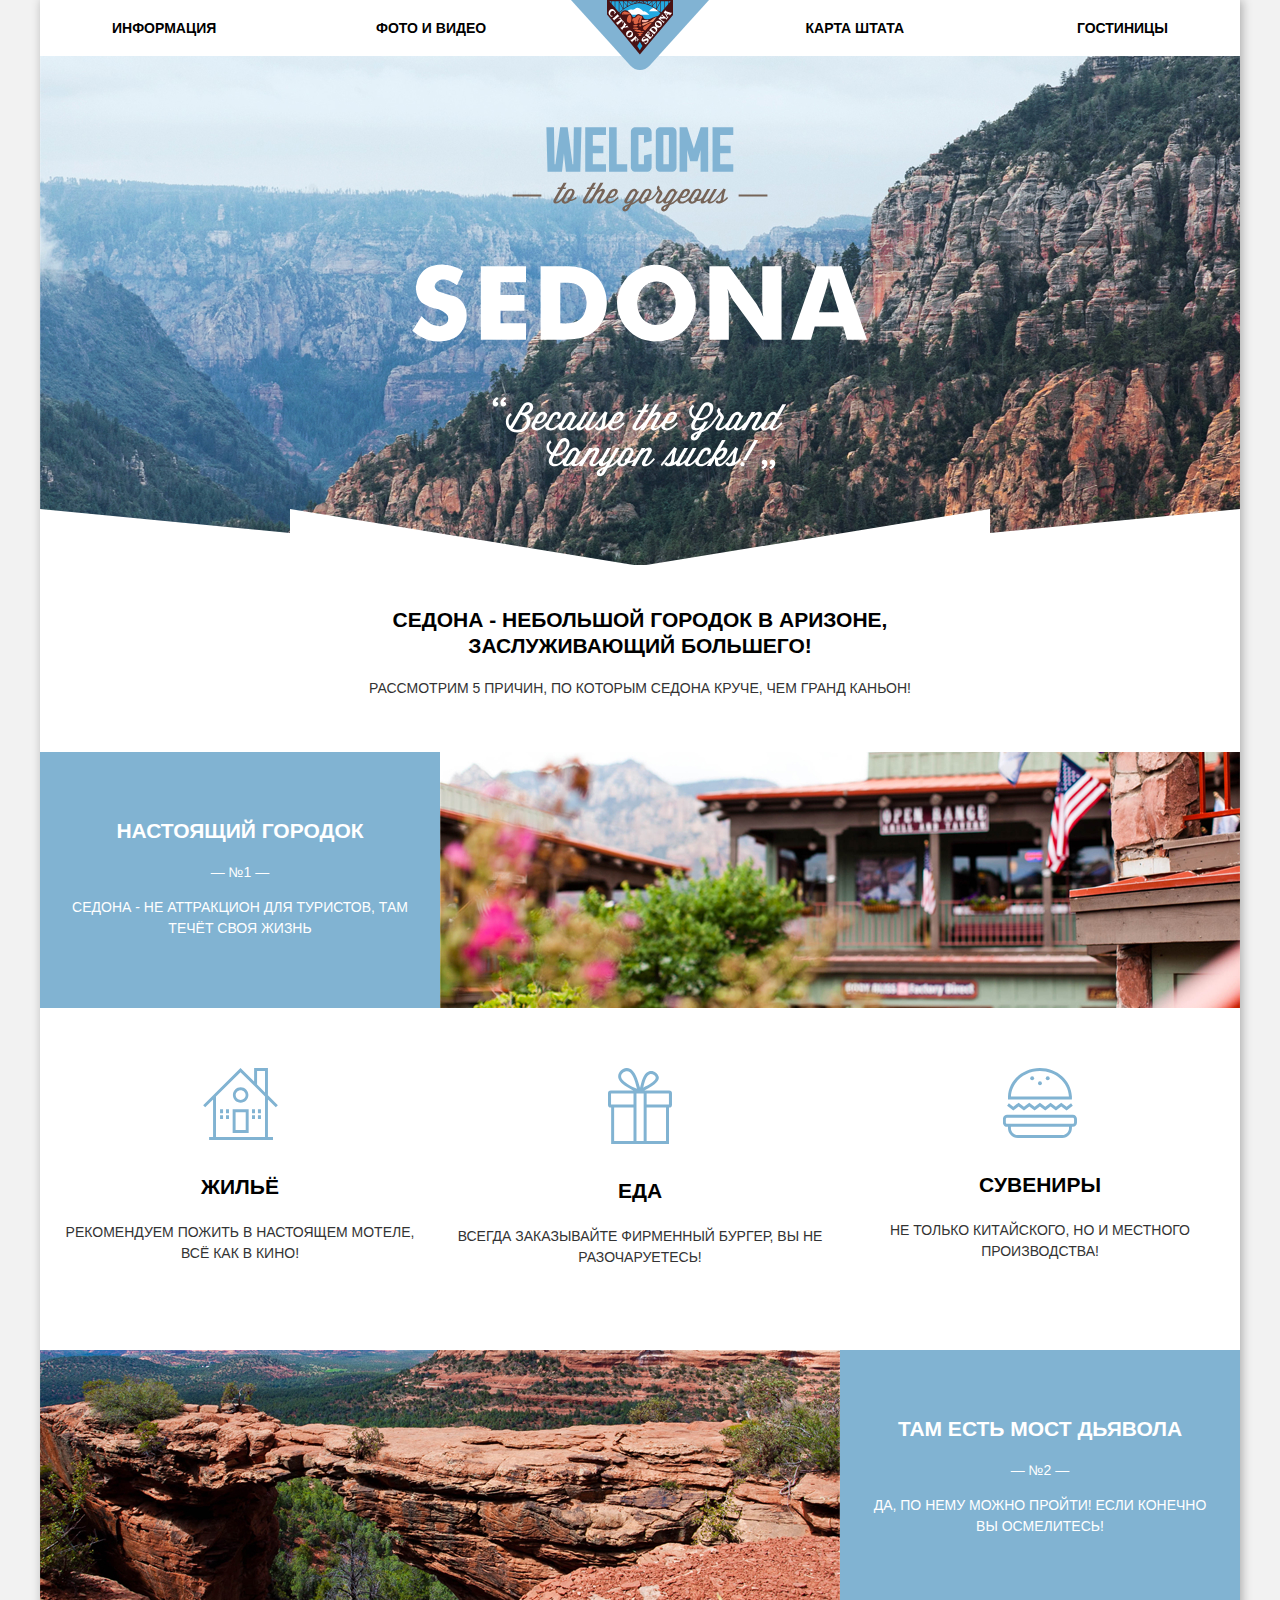
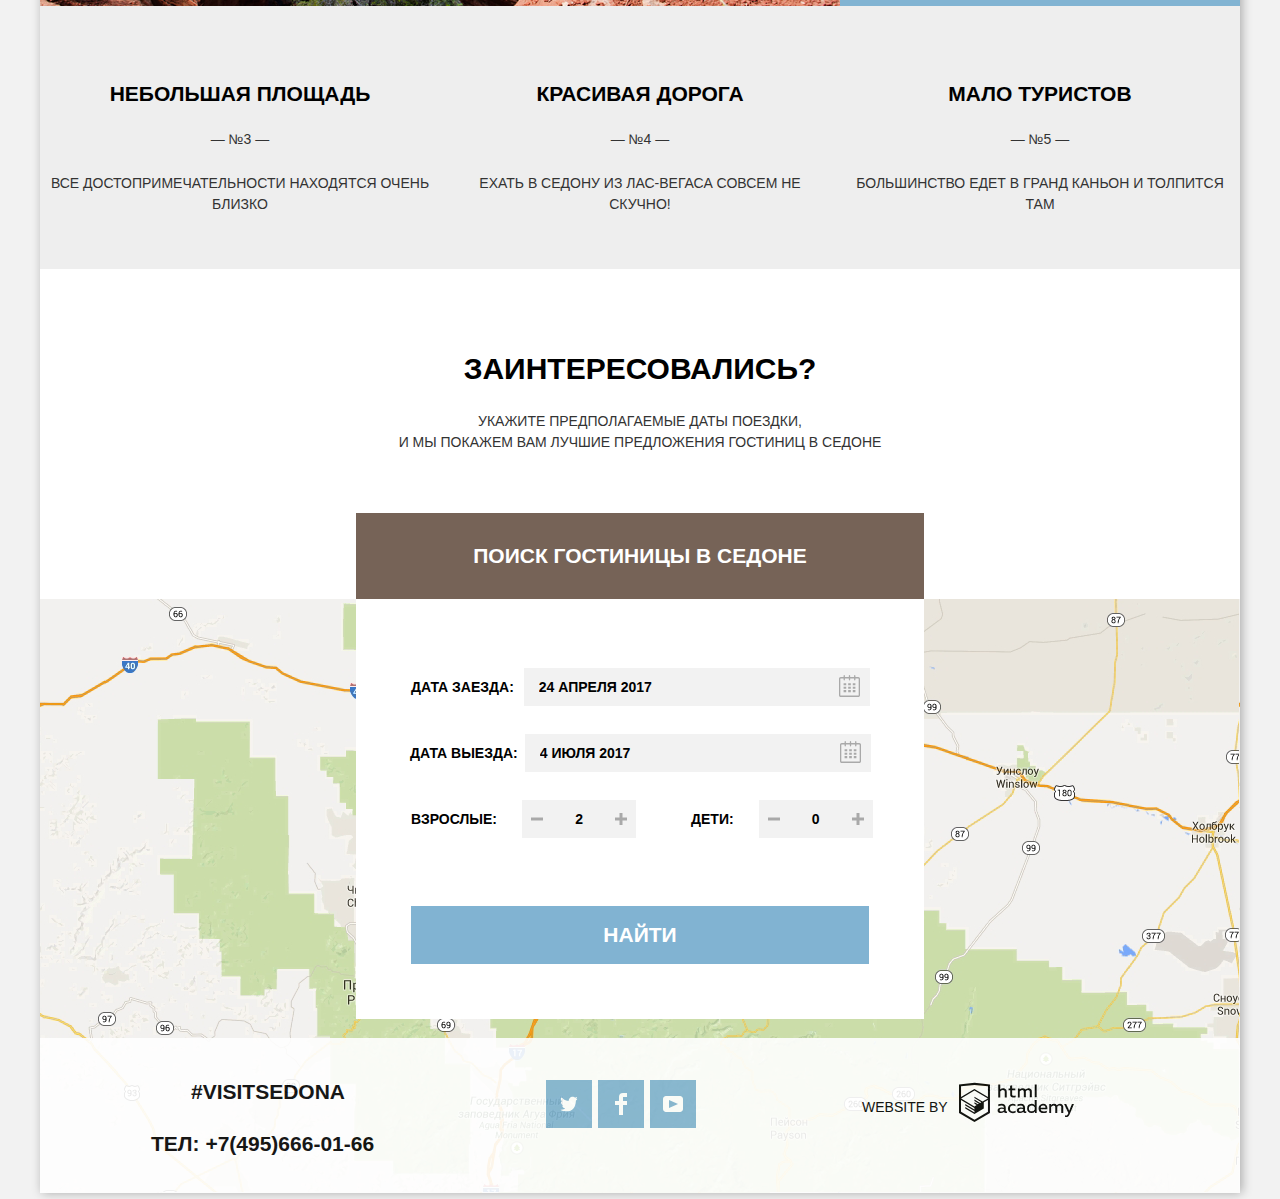
==== index.html @ 6b104605 "Завершение" ====
<!DOCTYPE html>
<html class="page" lang="ru">
  <head>
    <meta charset="utf-8">
    <title>HTML Academy: Седона</title>
    <meta name="description" content="Туристическое агенство Sedona">
    <meta name="keywords" content="путешествие, отдых, агенство, турист, Аризона, Каньон, Седона, тур">
    <link href="css/normalize.css" rel="stylesheet">
    <link href="css/style.css" rel="stylesheet">
  </head>
  <body class="page-body">
    <div class="page-container">
      <header class="main-header">
        <nav class="main-navigation">
          <a class="main-header-logo">
            <img src="img/logo-sedona.svg" width="138" height="70" alt="Логотип SEDONA">
          </a>
          <ul class="site-navigation">
            <li class="menu-item">
              <a href="">Информация</a>
            </li>
            <li class="menu-item">
              <a href="">Фото и видео</a>
            </li>
            <li class="menu-item">
              <a href="">Карта штата</a>
            </li>
            <li class="menu-item">
              <a href="catalog.html">Гостиницы</a>
            </li>
          </ul>
        </nav>
      </header>
      <main>
        <div class="main-background">
          <img src="img/intro-welcome.svg" width="456" height="351" class="intro-welcome"
            alt="Добро пожаловать в Седону!">
        </div>
        <h1 class="about-sedona">Седона - небольшой городок в Аризоне, <br>
          заслуживающий большего!</h1>
        <section class="features">
          <h2 class="visually-hidden">Преимущества</h2>
          <p class="five-reasons">Рассмотрим 5 причин, по которым Седона круче, чем Гранд Каньон!</p>
          <ul class="advantages-list">
            <li>
              <div class="container-for-image">
                <div class="blue-block">
                  <h3 class="in-city really">Настоящий городок</h3>
                  <p class="description-city really">— №1 —</p>
                  <p class="description-city really">Седона - не аттракцион для туристов, там<br>
                    течёт своя жизнь</p>
                </div>
                <img src="img/city.jpg" width="800" height="256" alt="Городок Седона">
              </div>
              <ul class="advantages-list">
                <li class="feature-item">
                  <svg xmlns="http://www.w3.org/2000/svg" width="75" height="72" class="item-icons" viewBox="0 0 75 72">
                    <g fill="#81B3D2">
                      <path d="M29.656 65.033h16V41.21h-16v23.823zm2.937-20.899h10.125V62.11H32.593V44.134z" />
                      <path
                        d="M72.771 39.253l2.076-2.068-9.908-9.865V0H51.127v13.567L37.5 0 .152 37.185l2.077 2.068 7.832-7.795v37.618H6.124V72h63.875v-2.924H64.94V31.458l7.831 7.795zM62.002 69.076H12.999V28.534L37.5 4.149l24.502 24.385v40.542zm0-44.682l-7.938-7.902V2.924h7.938v21.47z" />
                      <path
                        d="M29.906 27.08c0 4.261 3.47 7.713 7.75 7.713 4.279 0 7.75-3.452 7.75-7.713 0-4.259-3.471-7.713-7.75-7.713-4.281 0-7.75 3.454-7.75 7.713zm7.75-4.945c2.744 0 4.969 2.214 4.969 4.945 0 2.732-2.225 4.948-4.969 4.948-2.746 0-4.97-2.216-4.97-4.948 0-2.731 2.225-4.945 4.97-4.945zM17.061 41.21h3v3.919h-3zM22.999 41.21h3v3.919h-3zM17.061 47.182h3v3.919h-3zM22.999 47.182h3v3.919h-3zM48.998 41.21h3v3.919h-3zM54.936 41.21h3v3.919h-3zM48.998 47.182h3v3.919h-3zM54.936 47.182h3v3.919h-3z" />
                    </g>
                  </svg>
                  <h3 class="categories house">Жильё</h3>
                  <p class="description-categories">Рекомендуем пожить в настоящем мотеле, всё как в кино!</p>
                </li>
                <li class="feature-item">
                  <svg xmlns="http://www.w3.org/2000/svg" width="64" height="76" class="item-icons" viewBox="0 0 64 76">
                    <path fill-rule="evenodd" clip-rule="evenodd" fill="#81B3D2"
                      d="M61.097 22.501H36.312C50.125 15.602 51.229 11.25 50.72 8.816c-1.162-3.963-5.692-7.023-10.002-5.407-5.569 2.089-7.137 10.388-8.644 16.387-1.924-6.07-3.784-13.814-8.136-17.737C22.677.921 20.843-.205 18.175.031c-4.026.356-9.802 5.382-7.458 10.981 2.251 5.378 9.687 8.777 14.578 11.489H2.879A2.882 2.882 0 0 0 0 25.37v11.322a2.882 2.882 0 0 0 2.879 2.869h.274V76h57.841V39.561h.103a2.882 2.882 0 0 0 2.88-2.869V25.37a2.882 2.882 0 0 0-2.88-2.869zM42.413 5.944c2.103-.31 4.982 1.299 5.255 3.209.393 2.756-3.4 5.255-5.086 6.421-2.523 1.744-4.928 2.643-7.287 4.055.884-3.69 2.549-13.011 7.118-13.685zm-22.882 9.968c-2.225-1.485-6.544-4.431-6.44-7.771.112-3.595 5.743-6.57 8.814-3.886 3.856 3.371 5.713 11.105 7.119 16.557-3.249-1.539-6.328-2.788-9.493-4.9zm5.972 57.114H6.136V39.561h19.368v33.465zm0-36.502H3.046V25.538h22.457v10.986zm10.157 0v36.503h-7.174V25.538h7.174v10.986zm22.351 36.502H38.644V39.561h19.367v33.465zm2.92-36.502H38.644V25.538h22.287v10.986z" />
                  </svg>
                  <h3 class="categories food">Еда</h3>
                  <p class="description-categories">Всегда заказывайте фирменный бургер, вы не разочаруетесь!</p>
                </li>
                <li class="feature-item">
                  <svg xmlns="http://www.w3.org/2000/svg" width="74" height="70" class="item-icons" viewBox="0 0 74 70">
                    <g fill="#81B3D2">
                      <path
                        d="M69.854 46.71H4.051c-2.274 0-4.135 1.94-4.135 4.313v3.504c0 2.372 1.861 4.313 4.135 4.313h.93v1.053c0 5.536 4.341 10.065 9.648 10.065h44.646c5.306 0 9.648-4.529 9.648-10.065V58.84h.93c2.274 0 4.135-1.941 4.135-4.313v-3.504c0-2.373-1.86-4.313-4.134-4.313zm-3.848 13.184c0 3.871-3.019 7.021-6.73 7.021H14.629c-3.711 0-6.731-3.15-6.731-7.021v-1.053h58.107v1.053zm5.065-5.367c0 .688-.558 1.271-1.218 1.271H4.051c-.66 0-1.217-.582-1.217-1.271v-3.504c0-.688.558-1.271 1.217-1.271h65.802c.66 0 1.218.582 1.218 1.271v3.504zM15.634 38.406l5.323 4.059 5.326-4.059 5.328 4.059 5.328-4.059 5.328 4.059 5.329-4.059 5.327 4.059 5.33-4.06 5.336 4.059 6.194-4.712-1.72-2.459-4.474 3.403-5.336-4.057-5.33 4.056-5.327-4.057-5.329 4.057-5.328-4.057-5.328 4.057-5.328-4.057-5.325 4.057-5.323-4.057-5.327 4.057-4.467-3.401-1.721 2.457 6.188 4.714zM7.978 31.544H68.855c.041-.619.069-1.241.069-1.87 0-.394-.016-.783-.032-1.173C68.227 12.657 54.186 0 36.952 0 19.719 0 5.677 12.657 5.013 28.501c-.017.39-.032.78-.032 1.173 0 .629.028 1.251.07 1.87h2.927zM36.952 3.043c15.591 0 28.35 11.316 29.021 25.458H7.931c.673-14.142 13.43-25.458 29.021-25.458z" />
                      <ellipse cx="36.952" cy="15.26" rx="1.945" ry="2.03" />
                      <ellipse cx="29.172" cy="10.23" rx="1.946" ry="2.03" />
                      <ellipse cx="44.732" cy="10.23" rx="1.946" ry="2.03" />
                    </g>
                  </svg>
                  <h3 class="categories souvenirs">Сувениры</h3>
                  <p class="description-categories">Не только китайского, но и местного производства!</p>
                </li>
              </ul>
            </li>
            <li class="bridge">
              <div class="container-for-image">
                <div class="blue-block">
                  <h3 class="in-city">Там есть мост дьявола</h3>
                  <p class="description-city">— №2 —</p>
                  <p class="description-city">Да, по нему можно пройти! Если конечно<br>вы осмелитесь!</p>
                </div>
                <img src="img/bridge.jpg" width="800" height="256" alt="Городок Седона">
              </div>
            </li>
            <li class="feature-item additional-advantages">
              <h3 class="categories characteristics">Небольшая площадь</h3>
              <p>— №3 —</p>
              <p class="description-characteristics">Все достопримечательности находятся очень близко</p>
            </li>
            <li class="feature-item additional-advantages">
              <h3 class="categories characteristics">Красивая дорога</h3>
              <p>— №4 —</p>
              <p class="description-characteristics">Ехать в Седону из Лас-Вегаса совсем не скучно!</p>
            </li>
            <li class="feature-item additional-advantages">
              <h3 class="categories characteristics">Мало туристов</h3>
              <p>— №5 —</p>
              <p class="description-characteristics">Большинство едет в Гранд Каньон и толпится там</p>
            </li>
          </ul>
        </section>
        <p class="interested">Заинтересовались?</p>
        <p class="deal">Укажите предполагаемые даты поездки, <br>
          И мы покажем вам лучшие предложения гостиниц в Седоне</p>
        <div class="interested">
          <button type="button" id="search-hotel" class="search-hotel">Поиск гостиницы в Седоне</button>
        </div>
        <div class="map">
          <form action="https://echo.htmlacademy.ru/courses" method="post" class="form-search">
            <p class="visually-hidden">Поиск гостиницы в Седоне</p>
            <fieldset class="fieldset-search">
              <div class="fieldset-group first-group">
                <label for="date" class="label-in-form first-label">Дата заезда:</label>
                <p class="input-wrapper">
                  <input type="text" class="date-age" name="date" id="date" placeholder="Введите дату заезда"
                    value="24 апреля 2017">
                  <button type="button" name="calendar" id="calendar" class="calendar">
                    <svg class="calendar" width="21" height="23" viewBox="0 0 21 23" fill="none" xmlns="http://www.w3.org/2000/svg">
                      <path d="M16.406 3.02498H19.251C20.217 3.02498 21 3.84698 21 4.86198V21.164C21 22.179 20.217 23 19.251 23H1.75C0.784 23 0 22.179 0 21.164V4.86198C0 3.84698 0.784 3.02498 1.75 3.02498H4.593V1.64798C4.593 1.26698 4.887 0.958984 5.25 0.958984C5.612 0.958984 5.906 1.26698 5.906 1.64798V3.02498H9.844V1.64798C9.844 1.26698 10.138 0.958984 10.501 0.958984C10.862 0.958984 11.156 1.26698 11.156 1.64798V3.02498H15.094V1.64798C15.094 1.26698 15.387 0.958984 15.75 0.958984C16.112 0.958984 16.406 1.26698 16.406 1.64798V3.02498ZM19.5646 21.484C19.6466 21.3979 19.691 21.2828 19.688 21.164H19.689V4.86198C19.689 4.60898 19.493 4.40298 19.252 4.40298H16.407V5.78098C16.407 6.16198 16.113 6.46998 15.751 6.46998C15.388 6.46998 15.095 6.16198 15.095 5.78098V4.40298H11.157V5.78098C11.157 6.16198 10.863 6.46998 10.502 6.46998C10.139 6.46998 9.845 6.16198 9.845 5.78098V4.40298H5.907V5.78098C5.907 6.16198 5.613 6.46998 5.251 6.46998C4.888 6.46998 4.594 6.16198 4.594 5.78098V4.40298H1.75C1.50263 4.40953 1.30696 4.61458 1.312 4.86198V21.164C1.30696 21.4114 1.50263 21.6164 1.75 21.623H19.251C19.3698 21.6201 19.4826 21.5701 19.5646 21.484Z"/> 
                      <path d="M4.59399 9.2251H7.21899V11.2911H4.59399V9.2251ZM4.59399 12.6681H7.21899V14.7351H4.59399V12.6681ZM7.21899 16.1121H4.59399V18.1781H7.21899V16.1121ZM9.18799 16.1121H11.813V18.1781H9.18799V16.1121ZM11.813 12.6681H9.18799V14.7351H11.813V12.6681ZM9.18799 9.2251H11.813V11.2911H9.18799V9.2251ZM16.406 16.1121H13.781V18.1781H16.406V16.1121ZM13.781 12.6681H16.406V14.7351H13.781V12.6681ZM16.406 9.2251H13.781V11.2911H16.406V9.2251Z" />
                    </svg>
                  </button>
                </p>
              </div>
              <div class="fieldset-group second-group">
                <label for="date-back" class="label-in-form second-label">Дата выезда:</label>
                <p class="input-wrapper">
                  <input type="text" class="date-age" name="date-back" id="date-back" placeholder="Введите дату выезда"
                    value="4 июля 2017">
                  <button type="button" name="calendar" id="calendar-back" class="calendar">
                    <svg class="calendar" width="21" height="23" viewBox="0 0 21 23" fill="none" xmlns="http://www.w3.org/2000/svg">
                      <path d="M16.406 3.02498H19.251C20.217 3.02498 21 3.84698 21 4.86198V21.164C21 22.179 20.217 23 19.251 23H1.75C0.784 23 0 22.179 0 21.164V4.86198C0 3.84698 0.784 3.02498 1.75 3.02498H4.593V1.64798C4.593 1.26698 4.887 0.958984 5.25 0.958984C5.612 0.958984 5.906 1.26698 5.906 1.64798V3.02498H9.844V1.64798C9.844 1.26698 10.138 0.958984 10.501 0.958984C10.862 0.958984 11.156 1.26698 11.156 1.64798V3.02498H15.094V1.64798C15.094 1.26698 15.387 0.958984 15.75 0.958984C16.112 0.958984 16.406 1.26698 16.406 1.64798V3.02498ZM19.5646 21.484C19.6466 21.3979 19.691 21.2828 19.688 21.164H19.689V4.86198C19.689 4.60898 19.493 4.40298 19.252 4.40298H16.407V5.78098C16.407 6.16198 16.113 6.46998 15.751 6.46998C15.388 6.46998 15.095 6.16198 15.095 5.78098V4.40298H11.157V5.78098C11.157 6.16198 10.863 6.46998 10.502 6.46998C10.139 6.46998 9.845 6.16198 9.845 5.78098V4.40298H5.907V5.78098C5.907 6.16198 5.613 6.46998 5.251 6.46998C4.888 6.46998 4.594 6.16198 4.594 5.78098V4.40298H1.75C1.50263 4.40953 1.30696 4.61458 1.312 4.86198V21.164C1.30696 21.4114 1.50263 21.6164 1.75 21.623H19.251C19.3698 21.6201 19.4826 21.5701 19.5646 21.484Z"/>
                      <path d="M4.59399 9.2251H7.21899V11.2911H4.59399V9.2251ZM4.59399 12.6681H7.21899V14.7351H4.59399V12.6681ZM7.21899 16.1121H4.59399V18.1781H7.21899V16.1121ZM9.18799 16.1121H11.813V18.1781H9.18799V16.1121ZM11.813 12.6681H9.18799V14.7351H11.813V12.6681ZM9.18799 9.2251H11.813V11.2911H9.18799V9.2251ZM16.406 16.1121H13.781V18.1781H16.406V16.1121ZM13.781 12.6681H16.406V14.7351H13.781V12.6681ZM16.406 9.2251H13.781V11.2911H16.406V9.2251Z"/>
                    </svg>
                  </button>
                </p>
              </div>
            </fieldset>
            <fieldset class="fieldset-search">
              <div class="fieldset-group">
                <div class="group-inside">
                  <label for="number-adult" class="label-in-form people-label">Взрослые:</label>
                  <p class="input-second-wrapper">
                    <button type="button" name="minus-adult" id="minus-adult" class="button-amount minus"></button>
                    <input type="text" class="date-age people-input" name="number-adult" id="number-adult" min="0" value="2">
                    <button type="button" name="plus-adult" id="plus-adult" class="button-amount plus"></button>
                  </p>
                </div>
                  <div class="group-inside">
                  <label for="number-kids" class="label-in-form people-label">Дети:</label>
                  <p class="input-second-wrapper">
                    <button type="button" name="minus-kids" id="minus-kids" class="button-amount minus"></button>
                    <input type="text" class="date-age people-input" name="number-kids" id="number-kids" min="0" value="0">
                    <button type="button" name="plus-kids" id="plus-kids" class="button-amount plus"></button>
                  </p>
                </div>
              </div>
            </fieldset>
            <button type="submit" class="search" name="search" id="search">Найти</button>
          </form>
          <div class="live-map" >
            <h2 class="visually-hidden">Как до нас добраться</h2>
            <iframe src="https://www.google.com/maps/embed?pb=!1m18!1m12!1m3!1d52385.18050596735!2d-111.83015794715254!3d34.85437338104664!2m3!1f0!2f0!3f0!3m2!1i1024!2i768!4f13.1!3m3!1m2!1s0x872da132f942b00d%3A0x5548c523fa6c8efd!2z0KHQtdC00L7QvdCwLCDQkNGA0LjQt9C-0L3QsCA4NjMzNiwg0KHQqNCQ!5e0!3m2!1sru!2sil!4v1591721012122!5m2!1sru!2sil" width="1200" height="594" allowfullscreen title="Туристический городок Седона в штате Аризона" class="live-map" aria-hidden="false" tabindex="0">
            </iframe>
          </div>
        </div>
      </main>
      <footer class="page-footer page-footer-main">
        <div class="footer-info">
          <h2 class="hashtag">#VISITSEDONA</h2>
          <a href="tel:+74956660166" class="tel">Тел: +7(495)666-01-66</a>
        </div>
        <ul class="footer-contacts">
          <li>
            <a class="social" href="#" aria-label="Твиттер">
              <svg xmlns="http://www.w3.org/2000/svg" xmlns:xlink="http://www.w3.org/1999/xlink" class="social-icon" width="17" height="15" viewBox="0 0 17 15">
                <path fill="#FFF" d="M10.95.144c1.685-.496 2.984.27 3.577 1.179.673-.231 1.331-.481 2.011-.708a2.345 2.345 0 0 1-.857 1.768c.685.17 1.304-.491 1.304-.491-.169 1-1.006 1.788-1.563 2.024-.231 6.75-3.175 11.217-10.077 11.082h-.446c-.41 0-4.164-.46-4.898-1.887 2.271.196 3.893-.422 4.693-1.177-.96-.3-2.679-.477-2.979-2.95.349.106.564.228 1.19.119C1.705 8.247.374 7.53.448 5.33c.285.328 1.067.536 1.34.472C1.085 5.561-.182 2.442.894.85c1.818 1.854 3.735 3.606 7.152 3.773C8.254 2.33 9.183.793 10.95.144z"/>
              </svg>
            </a>
          </li>
          <li>
            <a class="social" href="#" aria-label="Фейсбук">
              <svg xmlns="http://www.w3.org/2000/svg" class="social-icon" width="12" height="22" viewBox="0 0 12 22">
                <path fill="#FFF" d="M12 4V0H8a4 4 0 0 0-4 4v4H0v4h4v10h4V12h4V8H8V4h4z"/>
              </svg>
            </a>
          </li>
          <li>
            <a class="social" href="#" aria-label="Ютуб">
              <svg xmlns="http://www.w3.org/2000/svg" xmlns:xlink="http://www.w3.org/1999/xlink" class="social-icon" width="20" height="16" viewBox="0 0 20 16">
                <path fill="#FFF" d="M17 0H3C1.35 0 0 1.35 0 3v10c0 1.65 1.35 3 3 3h14c1.65 0 3-1.35 3-3V3c0-1.65-1.35-3-3-3zM6.027 11.998V4.002L15.014 8l-8.987 3.998z"/>
              </svg>
            </a>
          </li>
        </ul>
        <div class="footer-website-by">
          <p class="website-by">Website by &numsp;
            <a class="copyright-link" href="https://htmlacademy.ru/intensive/htmlcss">
              <svg id="Layer_1" data-name="Layer 1" class="academy-logo" xmlns="http://www.w3.org/2000/svg"
                viewBox="0 0 108.08 36.85">
                <title>logo-htmlacademy-small1</title>
                <path
                  d="M44.61,26.88a2,2,0,0,0,.55-0.1v1.33a3.25,3.25,0,0,1-1.18.21,1.67,1.67,0,0,1-1.67-1,4.84,4.84,0,0,1-3.14,1.08c-1.51,0-2.91-.83-2.91-2.55,0-2.13,2-2.79,3.71-2.79a11.08,11.08,0,0,1,2.17.25v-0.3c0-1-.76-1.77-2.19-1.77a7.42,7.42,0,0,0-3,.64v-1.7a10.21,10.21,0,0,1,3.19-.55c2.36,0,3.81,1.12,3.81,3.65v3a0.54,0.54,0,0,0,.49.59h0.17Zm-6.44-1.13A1.35,1.35,0,0,0,39.63,27h0.11a3.39,3.39,0,0,0,2.41-1V24.58a9.72,9.72,0,0,0-1.81-.21c-1,0-2.16.33-2.16,1.38h0Zm12.36-6.11a5,5,0,0,1,2.57.64V22a4.08,4.08,0,0,0-2.3-.7,2.75,2.75,0,1,0,0,5.49,5,5,0,0,0,2.43-.64v1.71a6.27,6.27,0,0,1-2.76.57A4.21,4.21,0,0,1,46,24.51q0-.21,0-0.41a4.32,4.32,0,0,1,4.18-4.46h0.38Zm12.17,7.24a2,2,0,0,0,.55-0.1v1.33a3.25,3.25,0,0,1-1.18.21,1.67,1.67,0,0,1-1.67-1,4.84,4.84,0,0,1-3.14,1.08c-1.51,0-2.91-.83-2.91-2.55,0-2.13,2-2.79,3.71-2.79a11.08,11.08,0,0,1,2.17.25v-0.3c0-1-.76-1.77-2.19-1.77a7.42,7.42,0,0,0-3,.64v-1.7a10.21,10.21,0,0,1,3.19-.55c2.36,0,3.81,1.12,3.81,3.65v3a0.54,0.54,0,0,0,.49.59h0.17Zm-6.44-1.13A1.35,1.35,0,0,0,57.73,27h0.11a3.39,3.39,0,0,0,2.41-1V24.58a9.72,9.72,0,0,0-1.81-.21c-1.06,0-2.16.33-2.16,1.38h0ZM73,16V28.2H71.35V26.88a3.88,3.88,0,0,1-3.19,1.54,4.4,4.4,0,0,1,0-8.78,3.81,3.81,0,0,1,3,1.3V16H73Zm-4.53,5.22a2.76,2.76,0,1,0,0,5.52A2.86,2.86,0,0,0,71.15,25V23A2.91,2.91,0,0,0,68.49,21.27ZM79,19.64c3.31,0,4.46,2.68,3.92,5.09H76.7c0.21,1.5,1.67,2.11,3.19,2.11a6.11,6.11,0,0,0,2.64-.59v1.6a7.14,7.14,0,0,1-3,.57C77,28.42,74.78,27,74.78,24a4.18,4.18,0,0,1,4-4.39H79Zm0.09,1.54a2.28,2.28,0,0,0-2.44,2.1v0.06H81.3A2,2,0,0,0,79.13,21.18Zm5.73,7V19.87h1.65v1a3.81,3.81,0,0,1,2.78-1.27A2.86,2.86,0,0,1,91.89,21a4.12,4.12,0,0,1,2.91-1.33A3.06,3.06,0,0,1,98,23V28.2h-1.9V23.05a1.59,1.59,0,0,0-1.42-1.75H94.42a2.8,2.8,0,0,0-2.07,1.12V28.2h-1.9V23.05A1.59,1.59,0,0,0,89,21.31H88.8a3,3,0,0,0-2.21,1.29v5.63H84.86Zm21.31-8.33h1.9l-3.91,9.46c-0.9,2.17-2.09,2.86-3.35,2.86a4.76,4.76,0,0,1-1.1-.14V30.46a2.86,2.86,0,0,0,.85.12c0.9,0,1.58-.64,2.07-1.9l0.17-.42-4-8.4h2l2.86,6.29ZM38.73,1.46V6.22a3.81,3.81,0,0,1,2.7-1.14,3.25,3.25,0,0,1,3.44,3.4v5.15H43V8.72a1.81,1.81,0,0,0-1.61-2h-0.3a2.93,2.93,0,0,0-2.32,1.39v5.52h-1.9V1.46h1.9ZM49.94,2.31v3h3V6.91h-3v3.81c0,1.1.5,1.46,1.58,1.46a4.49,4.49,0,0,0,1.69-.33v1.6A6.8,6.8,0,0,1,51,13.8a2.55,2.55,0,0,1-2.86-2.74V6.89H46.58V5.26h1.5V2.74Zm5.4,11.31V5.28H57v1A3.81,3.81,0,0,1,59.77,5a2.86,2.86,0,0,1,2.6,1.33A4.12,4.12,0,0,1,65.28,5,3.06,3.06,0,0,1,68.44,8.4v5.21h-1.9V8.46a1.59,1.59,0,0,0-1.42-1.75H64.89a2.8,2.8,0,0,0-2.07,1.12v5.78h-1.9V8.46A1.59,1.59,0,0,0,59.5,6.71H59.27A3,3,0,0,0,57.06,8v5.63H55.34ZM71.17,1.45H73V13.6H71.17V1.45ZM14.71,0H14.55L0,1.54V28.21l14.55,8.66,14.55-8.66V1.54Zm12.5,27.1L14.55,34.64,1.9,27.12V16.18l12.59,7.5V25L5.86,19.9v1.31l8.68,5.21v1.39L5.87,22.65V24l8.68,5.21,8.75-5.24V18.31L27.2,16V27.12Zm0-12.53-3.48,2-1.6,1L14.51,13v1.31L21,18.23H21l-0.14.09-1,.54-5.37-3.2V17l4.24,2.52-1,.67-3.2-1.9v1.31l2.1,1.24L14.5,22.1,2,14.65,14.51,7.11Zm0-1.32L14.49,5.76,1.91,13.25v-10L14.56,1.92,27.21,3.25v10h0Z"
                  transform="translate(0 -0.02)" />
              </svg>
            </a>
          </p>
        </div>
      </footer>
    </div>
    <script src="search.js"></script>
  </body>
</html>
---- css/style.css ----
:root {
  --basic-white: #ffffff;
  --basic-black: #000000;
  --light-blue: #81B3D2;
  --basic-brown: #766357;
  --basic-gray: #EEEEEE;
  --dark-gray: #888888;
  --light-gray: #F2F2F2;
  --gray: #A9A9A9;
  --black-logo: #231F20;
  --light-black: #333333;
  --gray-ranked: #666666;
  --gray-point: #ABABAB;
  --gray-arrow: #CACACA;
  --hover-brown: #604E43;
  --dark-brown: #503E33;
  --basic-blue: #669EC0;
  --dark-blue: #5496BD;
  --line-gray: #E5E5E5;
  --hover-blue: #669EC0;
  --active-blue: #5496BD;
  --hover-gray: #EBEBEB;
  --border-white: #E5E5E5;
  --menu-current-color: #766357;
}

body {
  margin: 0;
  padding: 0;
  font-family: "PT Sans Narrow", Arial, sans-serif;
  font-size: 14px;
  line-height: 21px;
  font-weight: 400;
  color: var(--light-black);
  text-transform: uppercase;
  background-color: var(--light-gray);
  background-position: top center;
  background-repeat: no-repeat;
}

a {
  text-decoration: none;
}

.page-container {
  width: 1200px;
  margin: 0 auto;
  background-color: var(--basic-white);
  box-shadow: 2px 0px 10px 0px rgba(0,0,0,0.3);
  position: relative;
}

img {
  max-width: 100%;
  height: auto;
}

.list-reset {
  margin: 0;
  padding: 0;
  list-style: none;
}

.main-navigation {
  line-height: 26px;
  background-color: var(--basic-white);
  position: relative;
} 

.main-header-logo {
  width: 138px;
  height: 70px;
  position: absolute; 
  top: 0;
  left: 50%;
  transform: translateX(-50%);
  z-index: 1;
}

.site-navigation {
  padding-right: 72px;
  padding-left: 72px;
  margin: 0;
  padding-top: 15px;
  padding-bottom: 15px;
  display: flex;
  justify-content: space-between;
}
  
.site-navigation li {
  width: 300px;
  box-sizing: border-box;
  list-style: none;
  margin: 0;
}

.site-navigation li:nth-child(1),
.site-navigation li:nth-child(2) {
  text-align: left;
}

.site-navigation li:nth-child(3),
.site-navigation li:nth-child(4) {
  text-align: right;
}

.site-navigation a {
  color: var(--basic-black);
  font-weight: 700;
}

.site-navigation a:hover,
.site-navigation a:focus {
  background-color: var(--basic-white);
  color: var(--basic-black);
}

.main-background {
  background-color: var(--basic-black);
  background-image: url("../img/main-background.jpg");
  width: 1200px;
  height: 509px;
  text-align: center;
  position: relative;
}

.main-background::after {
  content: "";
  display: block;
  bottom: -1px;
  position: absolute;
  width: 1200px;
  height: 57px;
  background-image: url("data:image/svg+xml,%3Csvg xmlns='http://www.w3.org/2000/svg' width='1200' height='59' preserveAspectRatio='none' viewBox='0 0 1200 59'%3E%3Cpath d='M0 57V0l250 24V0l350 57L950 0v24l250-24v57H0z' fill='%23fff'/%3E%3C/svg%3E%0A");
}

.intro-welcome {
  margin-top: 71px;
}

.about-sedona,
.tel,
.found {
  font-size: 21px;
  line-height: 26px;
  font-weight: 700;
  text-align: center;
  color: var(--basic-black);
}

.about-sedona {
  margin-top: 42px;
  margin-bottom: 16px;
}

.visually-hidden {
  position: absolute;
  clip: rect(1px 1px 1px 1px);
  clip: rect(1px, 1px, 1px, 1px);
  padding: 0;
  border: 0;
  height: 1px;
  width: 1px;
  overflow: hidden;
}

.five-reasons {
  line-height: 26px;
  text-align: center;
  margin-bottom: 51px;
}

.in-city {
  color: var(--basic-white);
  font-size: 21px;
}

.blue-block {
  background-color: var(--light-blue);
  width: 400px;
  text-align: center;
  padding-top: 47px;
  padding-bottom: 54px;
}

.description-city {
  color: var(--basic-white);
}

.categories {
  font-weight: 700;
  font-size: 21px;
  color: var(--basic-black);
  margin-top: 30px;
  margin-bottom: 25px;
}

.interested {
  font-size: 30px;
  line-height: 24px;
  color: var(--basic-black);
  font-weight: 700;
  text-align: center;
}

.deal {
  text-align: center;
  margin-bottom: 60px;
}

.search-hotel {
  color: var(--basic-white);
  line-height: 26px;
  font-size: 21px;
  font-weight: 700;
  border: none;
  background-color: var(--basic-brown);
  text-transform: inherit;
  width: 568px;
  font-family: inherit;
  text-align: center;
  margin: 0 auto;
  padding-top: 30px;
  padding-bottom: 30px;
}

.date-age {
  color: var(--basic-black);
  font-weight: 700;
  line-height: 26px;
  text-transform: inherit;
  border: none;
  background-color: var(--light-gray);
  width: 100%;
  min-height: 38px;
  box-sizing: border-box;
  border: 2px solid var(--light-gray);
}

.date-age:first-child {
  padding-left: 13px;
}

.people-input {
  text-align: center;
}

.label-in-form {
  color: var(--basic-black);
  font-weight: 700;
  line-height: 26px;
}

.people-label {
  padding-left: 55px;
  padding-right: 25px;
}

.first-label {
  padding-right: 10px;
}

.second-label {
  padding-right: 7px;
}

.first-group {
  padding-top: 55px;
  padding-left: 55px;
  padding-right: 50px;
}

.second-group {
  padding-left: 54px;
  padding-right: 45px;
}

.search {
  font-size: 21px;
  line-height: 26px;
  font-weight: 700;
  color: var(--basic-white);
  text-transform: inherit;
  border: none;
  background-color: var(--light-blue);
  width: 458px; 
  margin-top: 54px;
  margin-bottom: 55px;
  padding-top: 16px;
  padding-bottom: 16px;
}

.hashtag {
  font-size: 21px;
  line-height: 26px;
  font-weight: 700;
  color: var(--basic-black);
  padding-top: 23px;
  padding-bottom: 9px;
  padding-left: 40px;
}

.footer-contacts {
  list-style: none;
  margin: 0 auto;
  display: grid;
  grid-template-columns: 52px 52px 52px;
  padding: 0;
  margin: 0;
}

.social {
  position: relative;
  background-color: var(--light-blue);
  width: 46px;
  height: 48px;
  display: block;
  text-align: center;
}

.social-icon {
  position: absolute;
  top: 50%;
  left: 50%;
  transform: translate(-50%,-50%);
  text-align: center;
}

.social:active .social-icon {
  opacity: 0.3;
}

.social:hover {
  background-color: var(--hover-blue);
}

.social:active {
  background-color: var(--active-blue);
  color: rgba(255, 255, 255, 0.3);
}

.footer-contacts li {
  margin: 6px;
  text-align: center;
}

.website-by {
  line-height: 26px;
  color: var(--basic-black);
  display: flex;
  align-items: center;
}

.city-art {
  background-image: url("../img/city.jpg");
}

.top-section {
  background-color: var(--basic-black);
  background-image: url("../img/background.jpg");
  width: 1200px;
  height: 217px;
  background-repeat: no-repeat;
  color: var(--basic-white);
  text-align: center;
}

.categories-catalog,
.price-in-day {
  font-size: 16px;
  font-weight: 700;
}

.price-in-day {
  text-align: start;
  padding-bottom: 11px;
}

.checkbox-list,
.catalog-list {
  list-style: none;
}

.catalog-list {
  margin: 0;
  position: relative;
  padding-left: 73px;
}

.checkbox-list li {
  text-align: start;
  padding-bottom: 25px;
}

.checkbox-list {
  padding: 0;
}

.checkbox-icon {
  fill: var(--basic-white);
  margin-right: 15px;
}

.check {
  display: flex;
  align-items: center;
}

.filter-input-checkbox:checked + .checkbox-icon .checkbox-on {
  opacity: 1;
}

.filter-input-checkbox:checked + .checkbox-icon .checkbox-off {
  opacity: 0;
}

.filter-input-checkbox + .checkbox-icon .checkbox-on {
  opacity: 0;
}

.filter-input-checkbox + .checkbox-icon .checkbox-off {
  opacity: 1;
}

.type-house {
  text-align: start;
}

.show-button {
  color: var(--basic-white);
  background-color: transparent;
  border: 2px solid var(--basic-white);
  border-radius: 2px;
  width: 137px;
  height: 36px;
  text-transform: inherit;
}

.sort-list {
  list-style: none;
  display: flex;
  justify-content: space-between;
  width: 300px;
}

.sort-container {
  display: flex;
  align-items: center;
  border-bottom: 1px solid var(--line-gray);
}

.found {
  margin-top: 29px;
  margin-left: 73px;
  padding: 0;
}

.sorting {
  font-size: 12px;
  line-height: 18px;
  color: var(--basic-black);
  margin-left: 46px;
}

.sort-by-type,
.sort-by-rait {
  font-size: 12px;
  line-height: 18px;
  color: var(--basic-black);
  opacity: 0.3;
}

.with-border {
  border-bottom: 1px dashed var(--light-blue);
}

.sort-by-price {
  font-size: 12px;
  line-height: 18px;
  color: var(--light-blue);
}

.name-hotel {
  font-size: 21px;
  line-height: 26px;
  font-weight: 700;
  color: var(--basic-black);
  margin: 0;
  padding: 0;
}

.type-hotel {
  color: var(--light-black);
}

.button-inside {
  font-weight: 700;
  color: var(--basic-white);
  border: none;
}

.details {
  width: 110px;
  padding: 3px 16px 3px 17px;
  margin-right: 6px;
  background-color: var(--light-blue);
}

.reservation {
  width: 142px;
  padding: 3px 17px 3px 16px;
  background-color: var(--basic-brown);
}

.rating {
  color: var(--gray-ranked);
  background-color: var(--light-gray);
  width: 110px;
  height: 27px;
  text-align: center;
  margin-right: 73px;
  margin-top: 70px;
  padding-top: 3px;
}

.page {
  height: 100%;
}

.page-body {
  min-height: 100%;
  display: grid;
  grid-template-rows: min-content 1fr min-content;
  align-content: start;
}

.advantages-list {
  width: 1200px;
  margin: 0;
  padding: 0;
  list-style: none;
  display: flex;
  flex-wrap: wrap;
}

.feature-item {
  width: 400px;
  text-align: center;
  outline-offset: -5px;
}

.bridge,
.in-city,
.really {
  width: 100%;
}

.feature-item p {
  margin: 0 10px;
} 


.page-footer {
  display: grid;
  grid-template-columns: 3;
}

.page-footer-main {
  background-color: var(--basic-white);
  opacity: 0.9;
  position: absolute;
  width: 100%;
  left: 0;
  bottom: 0;
}

.footer-info {
  padding-left: 111px;
  padding-bottom: 36px;
  grid-column-start: 1;
  grid-column-end: 2;
}

.footer-contacts {
  grid-column-start: 2;
  grid-column-end: 3;
  padding-top: 36px;
  padding-bottom: 36px;
}

.footer-website-by {
  grid-column-start: 3;
  grid-column-end: 4;
  margin-top: 30px;
}

.map {
  background-color: var(--basic-black);
  background-image: url("../img/map.png");
  position: relative;
}

.live-map {
  width: 1200px;
  height: 594px;
  border: none;
}

.form-search {
  position: absolute;
  background-color: var(--basic-white);
  left: 50%;
  transform: translateX(-50%);
  width: 568px;
  text-align: center;
}

.academy-logo {
  width: 115px;
  height: 41px;
}

.container-for-image {
  display: flex;
}

.container-for-image:last-child {
  flex-direction: row-reverse;
}

.additional-advantages {
  background-color: var(--basic-gray);
  margin-bottom: 58px;
}

.characteristics {
  padding-top: 47px;
}

.description-characteristics {
  padding-top: 23px;
  padding-bottom: 54px;
  box-sizing: border-box;
}

.item-icons {
  padding-top: 60px;
}

.description-categories {
  padding-bottom: 82px;
}

.fieldset-search {
  padding: 0;
  margin: 0;
  border: 0;
}

.calendar {
  border: none;
}

.search-hotel:hover {
  background-color: var(--hover-brown);
}

.search-hotel:active {
  background-color: var(--dark-brown);
  color: rgba(255, 255, 255, 0.3);
}

.search:hover {
  background-color: var(--basic-blue);
}

.search:active {
  background-color: var(--dark-blue);
  color: rgba(255, 255, 255, 0.3);
}

.button-amount {
  color: var(--gray);
  background-color: var(--light-gray);
  border: 0;
  position: absolute;
  top: 0;
  width: 30px;
  height: 100%;
  margin: 0;
}

.button-amount:nth-of-type(2) {
  right: 0;
}

.button-amount::before,
.button-amount::after {
  content: "";
  position: absolute;
  top:50%;
  left: 50%;
  transform: translate(-50%, -50%);
  display: block;
  background-color: var(--gray);
}

.plus::before {
  height: 12px;
  width:3px;
}

.plus::after,
.minus::after {
  height: 3px;
  width: 12px;
}

.button-amount:hover::before,
.button-amount:hover::after {
  background-color: var(--basic-black);
}

.button-amount:hover,
.button-amount:active {
  background-color: var(--hover-gray);
}

.button-amount:active::before,
.button-amount:active::after {
  background-color: var(--light-blue);
}

.catalog-container {
  display: flex;
  justify-content: space-between;
  border-bottom: 1px solid var(--line-gray);
  padding-top: 30px;
}

.about-hotel {
  display: flex;
  align-items: center;
  padding-bottom: 30px;
}

.image-hotel {
  margin-right: 29px;
  width: 135px;
  height: 90px;
}

.container-hotel {
  flex-wrap: wrap;
}

.inside-hotel {
  display: flex;
}

.copyright-link:hover .academy-logo {
  fill: var(--light-blue);
}

.copyright-link .academy-logo:active {
  fill: var(--gray);
}

.fieldset-group {
  display: flex;
  align-items: center;
}

.group-inside {
  display: flex;
  align-items: center;
}

.second {
  width: 114px;
}

.input-wrapper {
  position: relative;
  width: 346px;
}

.input-second-wrapper {
  position: relative;
  width: 114px;
}

.calendar {
  position: absolute;
  fill: var(--gray);
  outline: none;
  margin: 0;
  padding: 0;
  top: 3px;
  right: 5px;
}

.calendar:hover {
  fill: var(--basic-black);
}

.calendar:active {
  fill: var(--light-blue);
}

.group-inside {
  display: flex;
}

.filter-item {
  margin: 0;
  padding: 0;
  border: none;
}

.range-filter {
  width: 316px;
}

.range-controls {
  position: relative;
  height: 80px;
  padding-top: 25px;
  height: 33px;
  padding-right: 20px;
  padding-left: 20px;
  border-radius: 5px;
}

.range-controls .scale {
  height: 2px;
  background: #d7dcde;
}

.range-controls .bar {
  width: 80%;
  height: 2px;
  background: var(--basic-white);
}

.range-controls .toggle {
  position: absolute;
  top: 16px;
  left: 0;
  width: 4px;
  height: 4px;
  padding: 0;
  border: 8px solid #ffffff;
  background-color: var(--gray-point);
  border-radius: 50%;
  box-shadow: 0 2px 1px 0 rgba(171,	171,	171, 0.3);
  cursor: pointer;
  box-sizing: content-box;
  outline: none;
}

.toggle:hover {
  width: 5.50px;
  height: 5.50px;
}

.range-controls .toggle-min {
  left: 18px;
}

.range-controls .toggle-max {
  left: 230px;
}

.price-controls {
  border: 2px solid var(--basic-white);
  display: flex;
  justify-content: space-between;
  width: 317px;
  height: 36px;
  align-items: center;
  position: relative;
  border-radius: 2px;
  box-sizing: border-box;
}

.price-controls::before {
  content: "";
  position: absolute;
  top: 50%;
  left: 50%;
  transform: translate(-50%, -50%);
  display: block;
  width: 2px;
  height: 22px;
  background-color: var(--basic-white);
}

.fieldset-checkbox {
  border: none;
  padding: 0;
  margin: 0;
  margin-left: -50px;
}

.form-catalog {
  display: flex;
  justify-content: space-around;
}

.input-price {
  color: var(--basic-white);
  text-align: center;
  background-color: transparent;
  border: none;
  width: 50px;
}

.min-price {
  padding-left: 52px;
}

.max-price {
  padding-right: 25px;
}

.date-age:hover {
  background-color: var(--hover-gray);
  border: 2px solid var(--hover-gray);
}

.date-age:focus {
  background-color: var(--basic-white);
  outline: none;
  border: 2px solid var(--border-white);
}

.name-hotel:hover {
  color: var(--light-blue);
}

.name-hotel:active {
  mix-blend-mode: normal;
  opacity: 0.3;
}

.reservation:hover {
  background-color: var(--hover-brown);
}

.reservation:active {
  background-color: var(--dark-brown);
  color: rgba(255, 255, 255, 0.3);
}

.details:hover {
  background-color: var(--hover-blue);
}

.details:active {
  background-color: var(--active-blue);
  color: rgba(255, 255, 255, 0.3);
}

.menu-item a:hover {
  color: var(--light-blue);
}

.menu-item a:active {
  mix-blend-mode: normal;
  opacity: 0.3;
}

.menu-item a:not([href]) {
  color: var(--menu-current-color);
}

.show-button:hover {
  background-color: var(--basic-white);
  color: var(--basic-black);
}

.sort-item a:hover {
  color: var(--light-blue);
  opacity: 1;
}

.sort-item a:active {
  color: var(--basic-black);
  opacity: 1;
}

.categories-catalog, .price-in-day {
  padding-top: 25px;
}

.for-arrows {
  display: flex;
  align-items: center;
  width: 100%;
  justify-content: space-between;
}

.arrows {
  display: flex;
  padding-right: 73px;
}

.arrow {
  fill: var(--gray-arrow);
}

.first-arrow {
  padding-right: 12px;
}

.second-arrow {
  fill: var(--light-blue);
}

.arrow:hover {
  fill: var(--basic-black);
}

.arrow:active {
  fill: var(--light-blue);
}

.stars {
  margin-top: auto;
  margin-right: 73px;
  position: absolute;
  right: 0;
  height: 17px;
  background-image: url("../img/star.svg");
  background-repeat: repeat;
  background-repeat: space;
}

.grade {
  position: relative;
}

.five-stars {
  width: 95px;
}

.four-stars {
  width: 90px;
}

.three-stars {
  width: 66px;
}

.two-stars {
  width: 42px;
}

.one-star {
  width: 18px;
}
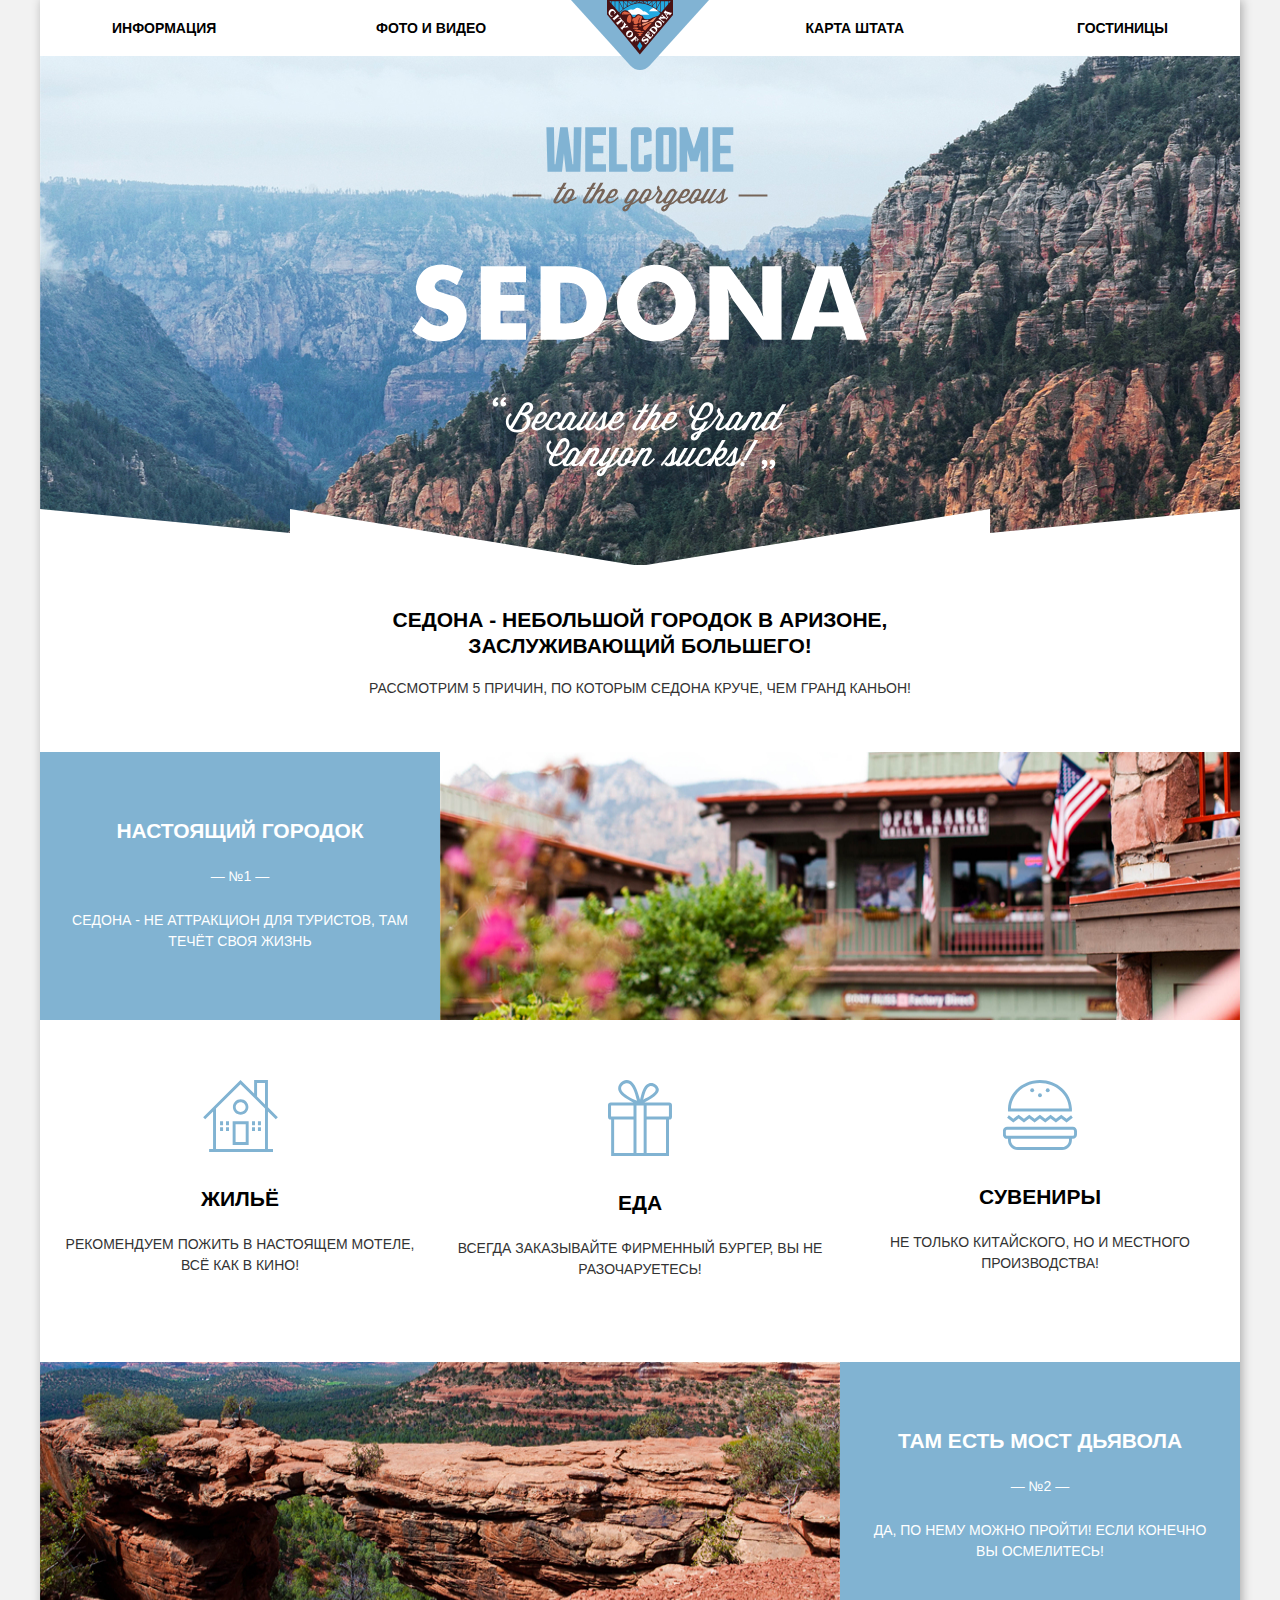
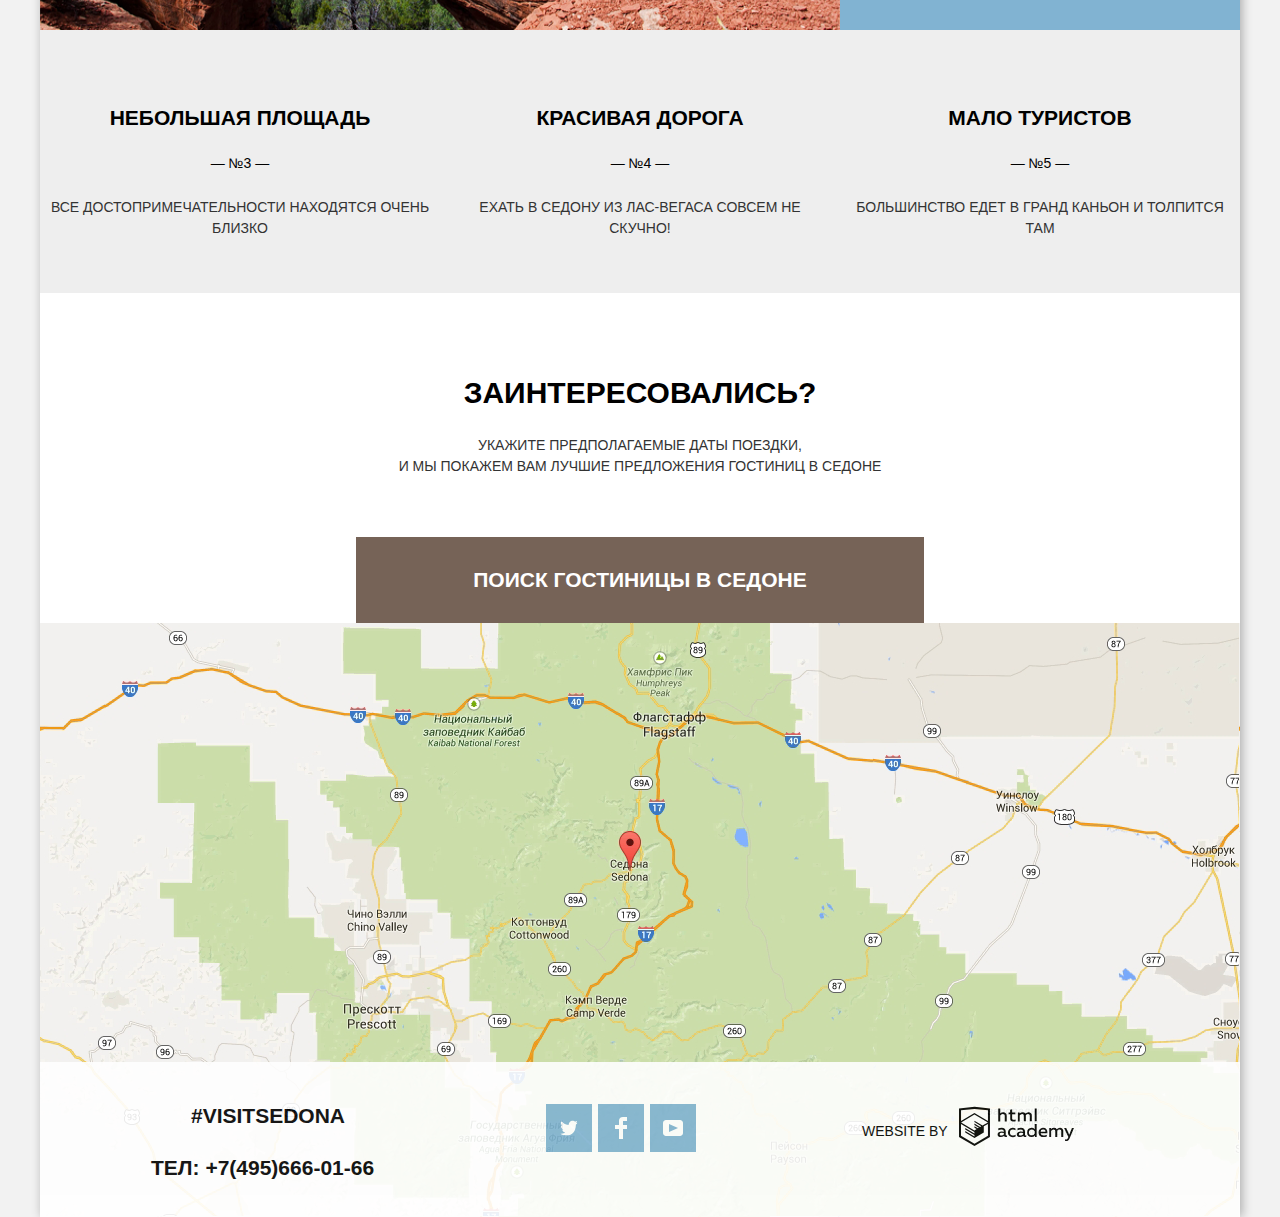
==== commit fd617a5d: "Добавление счётчиков" ====
--- a/index.html
+++ b/index.html
@@ -42,12 +42,11 @@
           <h2 class="visually-hidden">Преимущества</h2>
           <p class="five-reasons">Рассмотрим 5 причин, по которым Седона круче, чем Гранд Каньон!</p>
           <ul class="advantages-list">
-            <li>
+            <li class="counter">
               <div class="container-for-image">
-                <div class="blue-block">
-                  <h3 class="in-city really">Настоящий городок</h3>
-                  <p class="description-city really">— №1 —</p>
-                  <p class="description-city really">Седона - не аттракцион для туристов, там<br>
+                <div class="place">
+                  <h3 class="in-city">Настоящий городок</h3>
+                  <p class="description-city">Седона - не аттракцион для туристов, там<br>
                     течёт своя жизнь</p>
                 </div>
                 <img src="img/city.jpg" width="800" height="256" alt="Городок Седона">
@@ -91,9 +90,8 @@
             </li>
             <li class="bridge">
               <div class="container-for-image">
-                <div class="blue-block">
+                <div class="place">
                   <h3 class="in-city">Там есть мост дьявола</h3>
-                  <p class="description-city">— №2 —</p>
                   <p class="description-city">Да, по нему можно пройти! Если конечно<br>вы осмелитесь!</p>
                 </div>
                 <img src="img/bridge.jpg" width="800" height="256" alt="Городок Седона">
@@ -101,17 +99,14 @@
             </li>
             <li class="feature-item additional-advantages">
               <h3 class="categories characteristics">Небольшая площадь</h3>
-              <p>— №3 —</p>
               <p class="description-characteristics">Все достопримечательности находятся очень близко</p>
             </li>
             <li class="feature-item additional-advantages">
               <h3 class="categories characteristics">Красивая дорога</h3>
-              <p>— №4 —</p>
               <p class="description-characteristics">Ехать в Седону из Лас-Вегаса совсем не скучно!</p>
             </li>
             <li class="feature-item additional-advantages">
               <h3 class="categories characteristics">Мало туристов</h3>
-              <p>— №5 —</p>
               <p class="description-characteristics">Большинство едет в Гранд Каньон и толпится там</p>
             </li>
           </ul>
@@ -167,7 +162,7 @@
                   <label for="number-kids" class="label-in-form people-label">Дети:</label>
                   <p class="input-second-wrapper">
                     <button type="button" name="minus-kids" id="minus-kids" class="button-amount minus"></button>
-                    <input type="text" class="date-age people-input" name="number-kids" id="number-kids" min="0" value="0">
+                    <input type="text" class="date-age people-input" name="number-kids" id="number-kids" min="0" value="0" required>
                     <button type="button" name="plus-kids" id="plus-kids" class="button-amount plus"></button>
                   </p>
                 </div>
@@ -225,6 +220,6 @@
         </div>
       </footer>
     </div>
-    <script src="search.js"></script>
+    <script src="js/search.js"></script>
   </body>
 </html>--- a/css/style.css
+++ b/css/style.css
@@ -175,7 +175,24 @@
   font-size: 21px;
 }
 
-.blue-block {
+.counter {
+  counter-reset: list-of-benefits;
+}
+
+.in-city::after,
+.characteristics::after {
+  float: left;
+  padding-top: 25px;
+  padding-bottom: 23px;
+  width: 100%;
+  counter-increment: list-of-benefits;
+  content: "— №" counter(list-of-benefits) " —";
+  font-size: 14px;
+  line-height: 21px;
+  font-weight: normal;
+}
+
+.place {
   background-color: var(--light-blue);
   width: 400px;
   text-align: center;
@@ -550,8 +567,7 @@
 }
 
 .bridge,
-.in-city,
-.really {
+.in-city {
   width: 100%;
 }
 
@@ -598,6 +614,7 @@
   background-color: var(--basic-black);
   background-image: url("../img/map.png");
   position: relative;
+  overflow: hidden;
 }
 
 .live-map {
@@ -613,6 +630,25 @@
   transform: translateX(-50%);
   width: 568px;
   text-align: center;
+  display: none;
+}
+
+.form-show {
+  display: block;
+  animation-duration: 1s;
+  animation-name: bounse;
+  animation-timing-function: ease-in-out;
+  animation-fill-mode: forwards;
+}
+
+@keyframes bounse {
+  0% {
+    transform: translate(-50%, -100%);
+  }
+
+  100% {
+    transform: translate(-50%, 0);
+  }
 }
 
 .academy-logo {
@@ -1046,7 +1082,7 @@
 }
 
 .four-stars {
-  width: 90px;
+  width: 85px;
 }
 
 .three-stars {
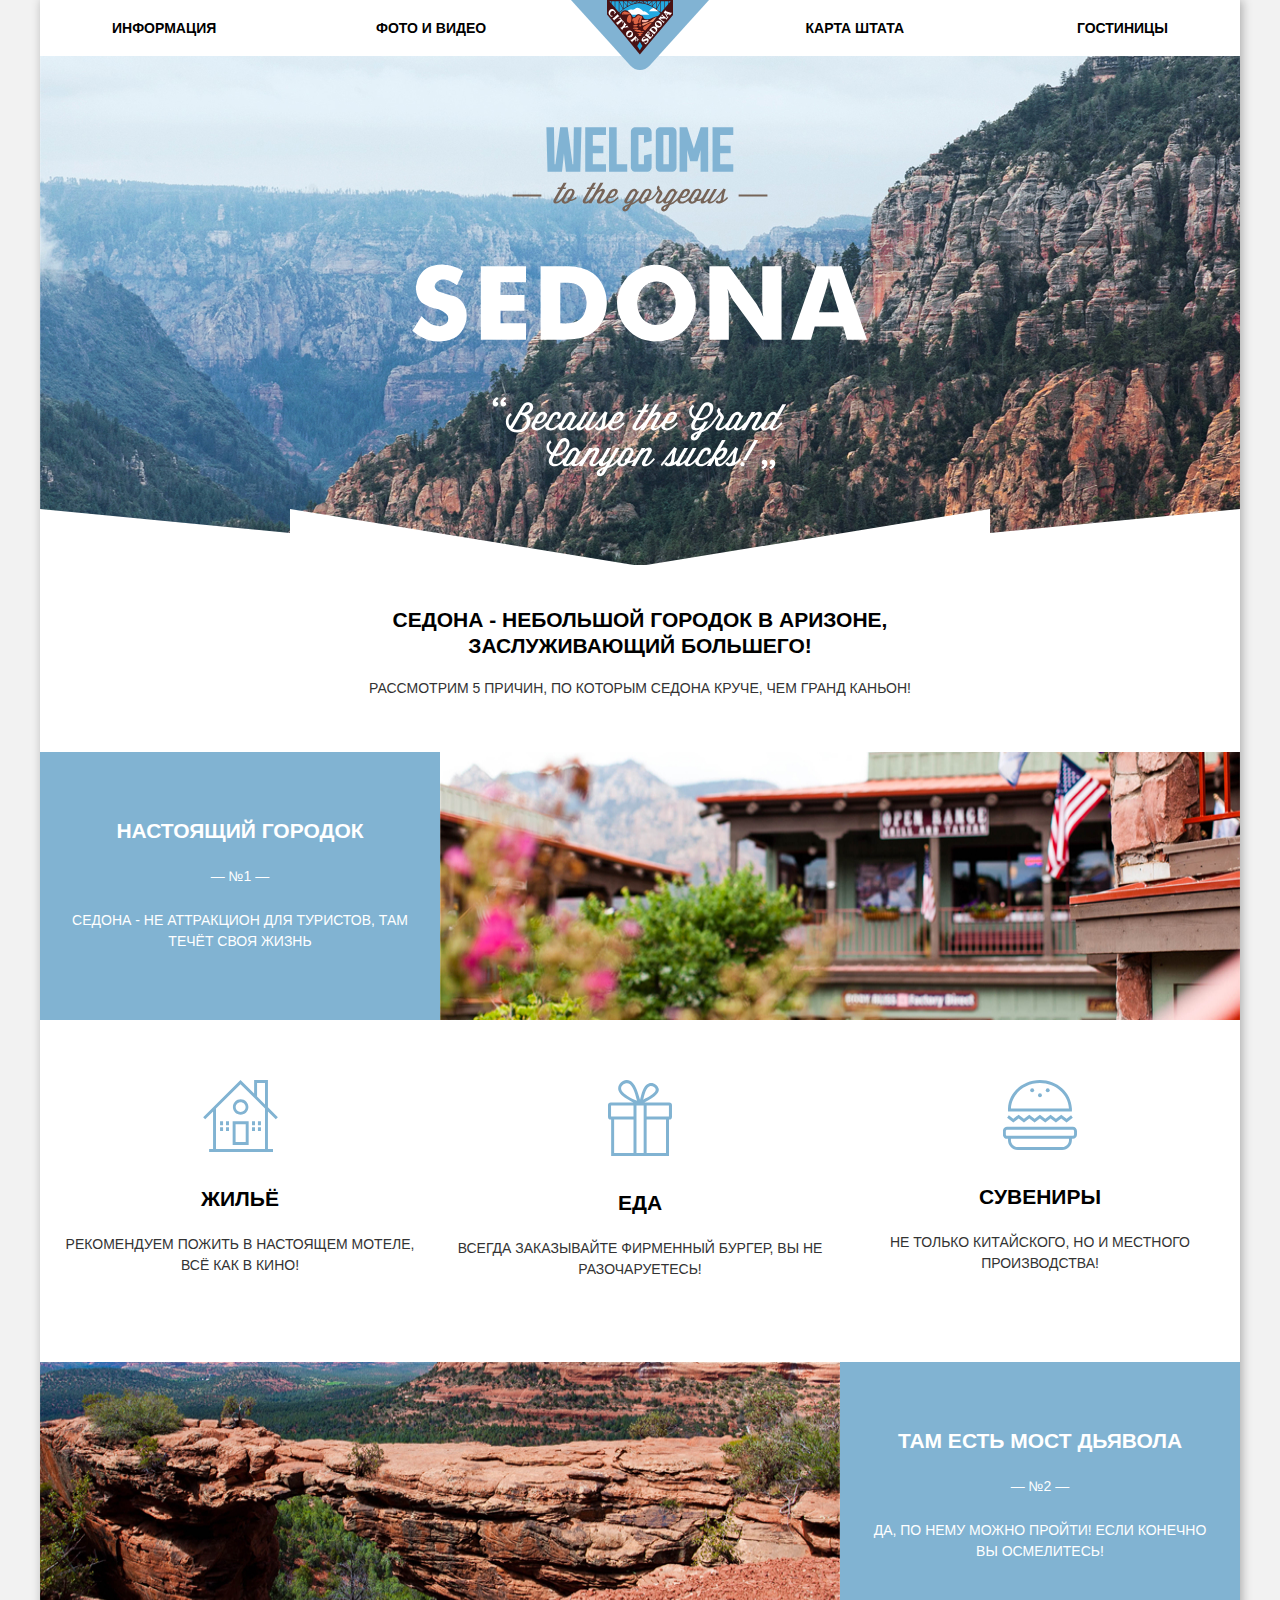
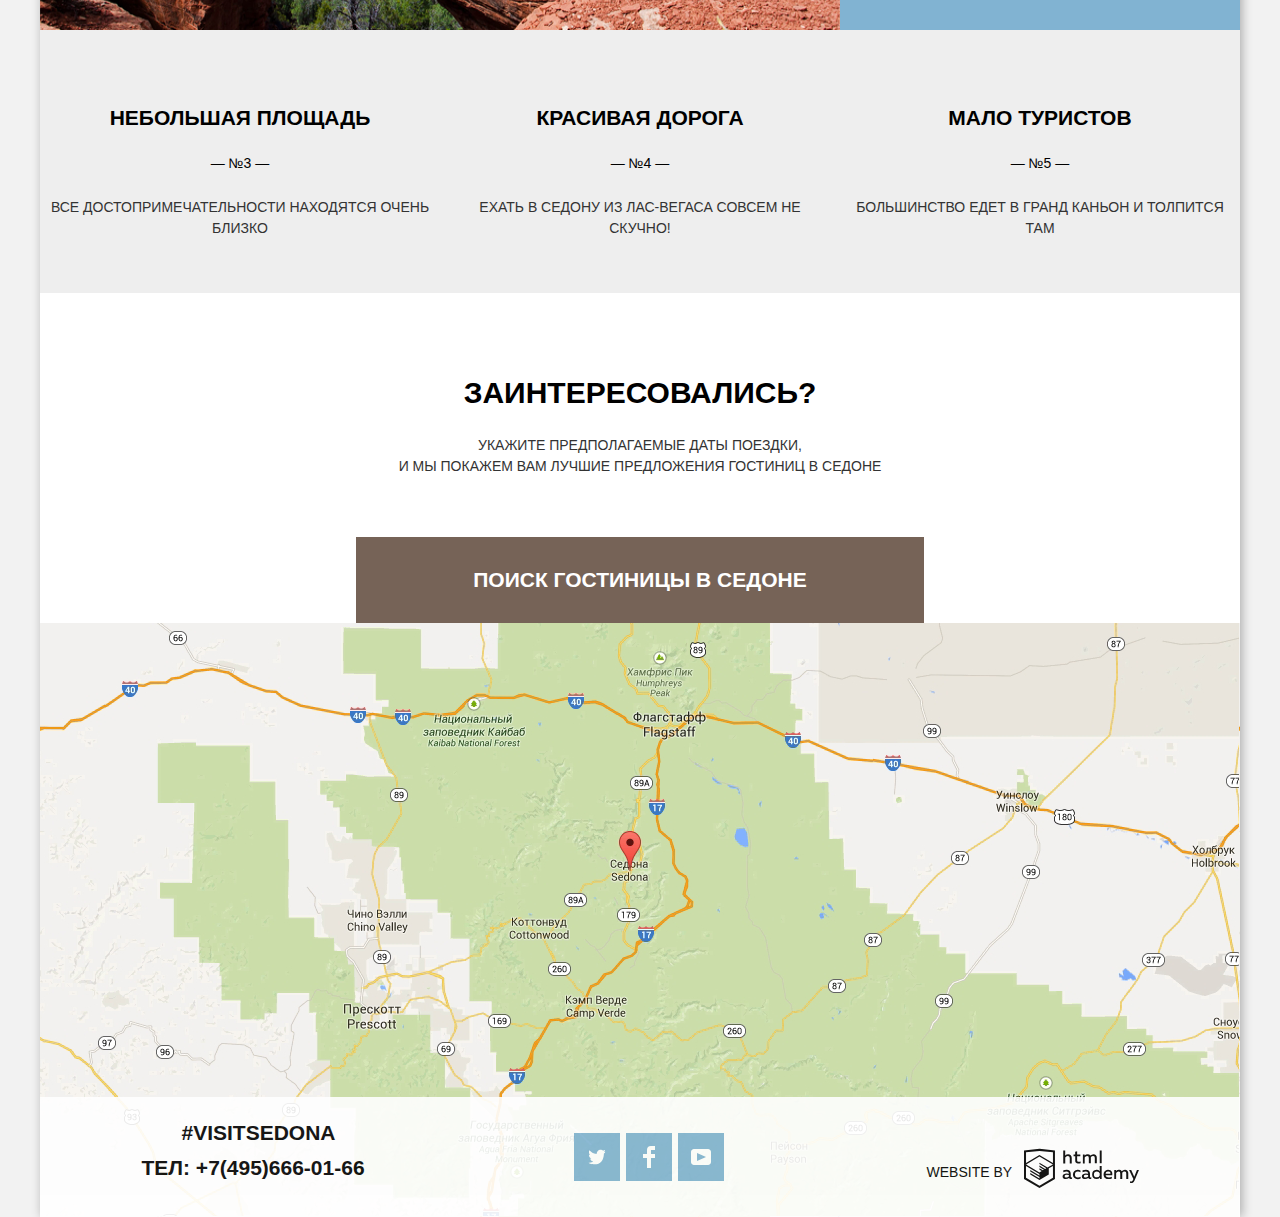
==== commit 8497a77a: "Поправки по критериям" ====
--- a/index.html
+++ b/index.html
@@ -115,7 +115,7 @@
         <p class="deal">Укажите предполагаемые даты поездки, <br>
           И мы покажем вам лучшие предложения гостиниц в Седоне</p>
         <div class="interested">
-          <button type="button" id="search-hotel" class="search-hotel">Поиск гостиницы в Седоне</button>
+          <button type="button" id="search-hotel" class="search-hotel" aria-label="Кнопка поиска гостиницы в Седоне">Поиск гостиницы в Седоне</button>
         </div>
         <div class="map">
           <form action="https://echo.htmlacademy.ru/courses" method="post" class="form-search">
@@ -126,8 +126,8 @@
                 <p class="input-wrapper">
                   <input type="text" class="date-age" name="date" id="date" placeholder="Введите дату заезда"
                     value="24 апреля 2017">
-                  <button type="button" name="calendar" id="calendar" class="calendar">
-                    <svg class="calendar" width="21" height="23" viewBox="0 0 21 23" fill="none" xmlns="http://www.w3.org/2000/svg">
+                  <button type="button" name="calendar" id="calendar" class="calendar" aria-label="Календарь">
+                    <svg class="calendar icon-calendar" width="21" height="23" viewBox="0 0 21 23" fill="none" xmlns="http://www.w3.org/2000/svg">
                       <path d="M16.406 3.02498H19.251C20.217 3.02498 21 3.84698 21 4.86198V21.164C21 22.179 20.217 23 19.251 23H1.75C0.784 23 0 22.179 0 21.164V4.86198C0 3.84698 0.784 3.02498 1.75 3.02498H4.593V1.64798C4.593 1.26698 4.887 0.958984 5.25 0.958984C5.612 0.958984 5.906 1.26698 5.906 1.64798V3.02498H9.844V1.64798C9.844 1.26698 10.138 0.958984 10.501 0.958984C10.862 0.958984 11.156 1.26698 11.156 1.64798V3.02498H15.094V1.64798C15.094 1.26698 15.387 0.958984 15.75 0.958984C16.112 0.958984 16.406 1.26698 16.406 1.64798V3.02498ZM19.5646 21.484C19.6466 21.3979 19.691 21.2828 19.688 21.164H19.689V4.86198C19.689 4.60898 19.493 4.40298 19.252 4.40298H16.407V5.78098C16.407 6.16198 16.113 6.46998 15.751 6.46998C15.388 6.46998 15.095 6.16198 15.095 5.78098V4.40298H11.157V5.78098C11.157 6.16198 10.863 6.46998 10.502 6.46998C10.139 6.46998 9.845 6.16198 9.845 5.78098V4.40298H5.907V5.78098C5.907 6.16198 5.613 6.46998 5.251 6.46998C4.888 6.46998 4.594 6.16198 4.594 5.78098V4.40298H1.75C1.50263 4.40953 1.30696 4.61458 1.312 4.86198V21.164C1.30696 21.4114 1.50263 21.6164 1.75 21.623H19.251C19.3698 21.6201 19.4826 21.5701 19.5646 21.484Z"/> 
                       <path d="M4.59399 9.2251H7.21899V11.2911H4.59399V9.2251ZM4.59399 12.6681H7.21899V14.7351H4.59399V12.6681ZM7.21899 16.1121H4.59399V18.1781H7.21899V16.1121ZM9.18799 16.1121H11.813V18.1781H9.18799V16.1121ZM11.813 12.6681H9.18799V14.7351H11.813V12.6681ZM9.18799 9.2251H11.813V11.2911H9.18799V9.2251ZM16.406 16.1121H13.781V18.1781H16.406V16.1121ZM13.781 12.6681H16.406V14.7351H13.781V12.6681ZM16.406 9.2251H13.781V11.2911H16.406V9.2251Z" />
                     </svg>
@@ -139,8 +139,8 @@
                 <p class="input-wrapper">
                   <input type="text" class="date-age" name="date-back" id="date-back" placeholder="Введите дату выезда"
                     value="4 июля 2017">
-                  <button type="button" name="calendar" id="calendar-back" class="calendar">
-                    <svg class="calendar" width="21" height="23" viewBox="0 0 21 23" fill="none" xmlns="http://www.w3.org/2000/svg">
+                  <button type="button" name="calendar" id="calendar-back" class="calendar" aria-label="Календарь">
+                    <svg class="calendar icon-calendar" width="21" height="23" viewBox="0 0 21 23" fill="none" xmlns="http://www.w3.org/2000/svg">
                       <path d="M16.406 3.02498H19.251C20.217 3.02498 21 3.84698 21 4.86198V21.164C21 22.179 20.217 23 19.251 23H1.75C0.784 23 0 22.179 0 21.164V4.86198C0 3.84698 0.784 3.02498 1.75 3.02498H4.593V1.64798C4.593 1.26698 4.887 0.958984 5.25 0.958984C5.612 0.958984 5.906 1.26698 5.906 1.64798V3.02498H9.844V1.64798C9.844 1.26698 10.138 0.958984 10.501 0.958984C10.862 0.958984 11.156 1.26698 11.156 1.64798V3.02498H15.094V1.64798C15.094 1.26698 15.387 0.958984 15.75 0.958984C16.112 0.958984 16.406 1.26698 16.406 1.64798V3.02498ZM19.5646 21.484C19.6466 21.3979 19.691 21.2828 19.688 21.164H19.689V4.86198C19.689 4.60898 19.493 4.40298 19.252 4.40298H16.407V5.78098C16.407 6.16198 16.113 6.46998 15.751 6.46998C15.388 6.46998 15.095 6.16198 15.095 5.78098V4.40298H11.157V5.78098C11.157 6.16198 10.863 6.46998 10.502 6.46998C10.139 6.46998 9.845 6.16198 9.845 5.78098V4.40298H5.907V5.78098C5.907 6.16198 5.613 6.46998 5.251 6.46998C4.888 6.46998 4.594 6.16198 4.594 5.78098V4.40298H1.75C1.50263 4.40953 1.30696 4.61458 1.312 4.86198V21.164C1.30696 21.4114 1.50263 21.6164 1.75 21.623H19.251C19.3698 21.6201 19.4826 21.5701 19.5646 21.484Z"/>
                       <path d="M4.59399 9.2251H7.21899V11.2911H4.59399V9.2251ZM4.59399 12.6681H7.21899V14.7351H4.59399V12.6681ZM7.21899 16.1121H4.59399V18.1781H7.21899V16.1121ZM9.18799 16.1121H11.813V18.1781H9.18799V16.1121ZM11.813 12.6681H9.18799V14.7351H11.813V12.6681ZM9.18799 9.2251H11.813V11.2911H9.18799V9.2251ZM16.406 16.1121H13.781V18.1781H16.406V16.1121ZM13.781 12.6681H16.406V14.7351H13.781V12.6681ZM16.406 9.2251H13.781V11.2911H16.406V9.2251Z"/>
                     </svg>
@@ -153,22 +153,22 @@
                 <div class="group-inside">
                   <label for="number-adult" class="label-in-form people-label">Взрослые:</label>
                   <p class="input-second-wrapper">
-                    <button type="button" name="minus-adult" id="minus-adult" class="button-amount minus"></button>
-                    <input type="text" class="date-age people-input" name="number-adult" id="number-adult" min="0" value="2">
-                    <button type="button" name="plus-adult" id="plus-adult" class="button-amount plus"></button>
+                    <button type="button" name="minus-adult" id="minus-adult" class="button-amount minus" aria-label="Кнопка минуса"></button>
+                    <input type="text" class="date-age people-input" name="number-adult" id="number-adult" value="2">
+                    <button type="button" name="plus-adult" id="plus-adult" class="button-amount plus" aria-label="Кнопка плюса"></button>
                   </p>
                 </div>
                   <div class="group-inside">
                   <label for="number-kids" class="label-in-form people-label">Дети:</label>
                   <p class="input-second-wrapper">
-                    <button type="button" name="minus-kids" id="minus-kids" class="button-amount minus"></button>
-                    <input type="text" class="date-age people-input" name="number-kids" id="number-kids" min="0" value="0" required>
-                    <button type="button" name="plus-kids" id="plus-kids" class="button-amount plus"></button>
+                    <button type="button" name="minus-kids" id="minus-kids" class="button-amount minus" aria-label="Кнопка минуса"></button>
+                    <input type="text" class="date-age people-input" name="number-kids" id="number-kids" value="0" required>
+                    <button type="button" name="plus-kids" id="plus-kids" class="button-amount plus" aria-label="Кнопка плюса"></button>
                   </p>
                 </div>
               </div>
             </fieldset>
-            <button type="submit" class="search" name="search" id="search">Найти</button>
+            <button type="submit" class="search" id="search" aria-label="Кнопка &quot;Найти&quot;">Найти</button>
           </form>
           <div class="live-map" >
             <h2 class="visually-hidden">Как до нас добраться</h2>
@@ -207,7 +207,7 @@
         </ul>
         <div class="footer-website-by">
           <p class="website-by">Website by &numsp;
-            <a class="copyright-link" href="https://htmlacademy.ru/intensive/htmlcss">
+            <a class="copyright-link" href="https://htmlacademy.ru/intensive/htmlcss" aria-label="Ссылка на HTML Academy">
               <svg id="Layer_1" data-name="Layer 1" class="academy-logo" xmlns="http://www.w3.org/2000/svg"
                 viewBox="0 0 108.08 36.85">
                 <title>logo-htmlacademy-small1</title>
--- a/css/style.css
+++ b/css/style.css
@@ -22,6 +22,7 @@
   --hover-gray: #EBEBEB;
   --border-white: #E5E5E5;
   --menu-current-color: #766357;
+  --disabled-color: #6A6A6A;
 }
 
 body {
@@ -155,7 +156,7 @@
 
 .visually-hidden {
   position: absolute;
-  clip: rect(1px 1px 1px 1px);
+  clip: rect(1px, 1px, 1px, 1px);
   clip: rect(1px, 1px, 1px, 1px);
   padding: 0;
   border: 0;
@@ -315,6 +316,7 @@
   padding-top: 23px;
   padding-bottom: 9px;
   padding-left: 40px;
+  margin: 0;
 }
 
 .footer-contacts {
@@ -357,7 +359,7 @@
 }
 
 .footer-contacts li {
-  margin: 6px;
+  margin-left: 6px;
   text-align: center;
 }
 
@@ -376,7 +378,7 @@
   background-color: var(--basic-black);
   background-image: url("../img/background.jpg");
   width: 1200px;
-  height: 217px;
+  min-height: 217px;
   background-repeat: no-repeat;
   color: var(--basic-white);
   text-align: center;
@@ -399,9 +401,7 @@
 }
 
 .catalog-list {
-  margin: 0;
   position: relative;
-  padding-left: 73px;
 }
 
 .checkbox-list li {
@@ -410,7 +410,7 @@
 }
 
 .checkbox-list {
-  padding: 0;
+  padding-top: 24px;
 }
 
 .checkbox-icon {
@@ -437,6 +437,30 @@
 
 .filter-input-checkbox + .checkbox-icon .checkbox-off {
   opacity: 1;
+}
+
+.filter-input-checkbox:disabled + .checkbox-icon .checkbox-off {
+  opacity: 1;
+  fill: var(--disabled-color);
+}
+
+.filter-input-checkbox:checked:disabled + .checkbox-icon .checkbox-on {
+  opacity: 1;
+  fill: var(--disabled-color);
+}
+
+.filter-input-checkbox:checked:disabled + .checkbox-icon .checkbox-off {
+  opacity: 0;
+  fill: var(--disabled-color);
+}
+
+.filter-input-checkbox:disabled + .checkbox-icon .checkbox-on {
+  opacity: 0;
+  fill: var(--disabled-color);
+}
+
+.filter-input-checkbox:focus + .checkbox-icon {
+  outline: 2px solid var(--basic-black);
 }
 
 .type-house {
@@ -591,10 +615,11 @@
 }
 
 .footer-info {
-  padding-left: 111px;
   padding-bottom: 36px;
   grid-column-start: 1;
   grid-column-end: 2;
+  align-self: center;
+  justify-self: center;
 }
 
 .footer-contacts {
@@ -602,12 +627,16 @@
   grid-column-end: 3;
   padding-top: 36px;
   padding-bottom: 36px;
+  align-self: center;
+  justify-self: center;
 }
 
 .footer-website-by {
   grid-column-start: 3;
   grid-column-end: 4;
-  margin-top: 30px;
+  padding-top: 30px;
+  align-self: center;
+  justify-self: center;
 }
 
 .map {
@@ -641,6 +670,10 @@
   animation-fill-mode: forwards;
 }
 
+.form-hide {
+  display: none;
+}
+
 @keyframes bounse {
   0% {
     transform: translate(-50%, -100%);
@@ -691,10 +724,6 @@
   padding: 0;
   margin: 0;
   border: 0;
-}
-
-.calendar {
-  border: none;
 }
 
 .search-hotel:hover {
@@ -772,6 +801,7 @@
   justify-content: space-between;
   border-bottom: 1px solid var(--line-gray);
   padding-top: 30px;
+  padding-left: 73px;
 }
 
 .about-hotel {
@@ -827,6 +857,7 @@
 }
 
 .calendar {
+  border: none;
   position: absolute;
   fill: var(--gray);
   outline: none;
@@ -834,6 +865,11 @@
   padding: 0;
   top: 3px;
   right: 5px;
+}
+
+.calendar:focus .icon-calendar {
+  padding: 1px;
+  outline: 2px solid var(--basic-black);
 }
 
 .calendar:hover {
@@ -900,6 +936,10 @@
   height: 5.50px;
 }
 
+.toggle:focus {
+  outline: 1px solid var(--basic-white);
+}
+
 .range-controls .toggle-min {
   left: 18px;
 }
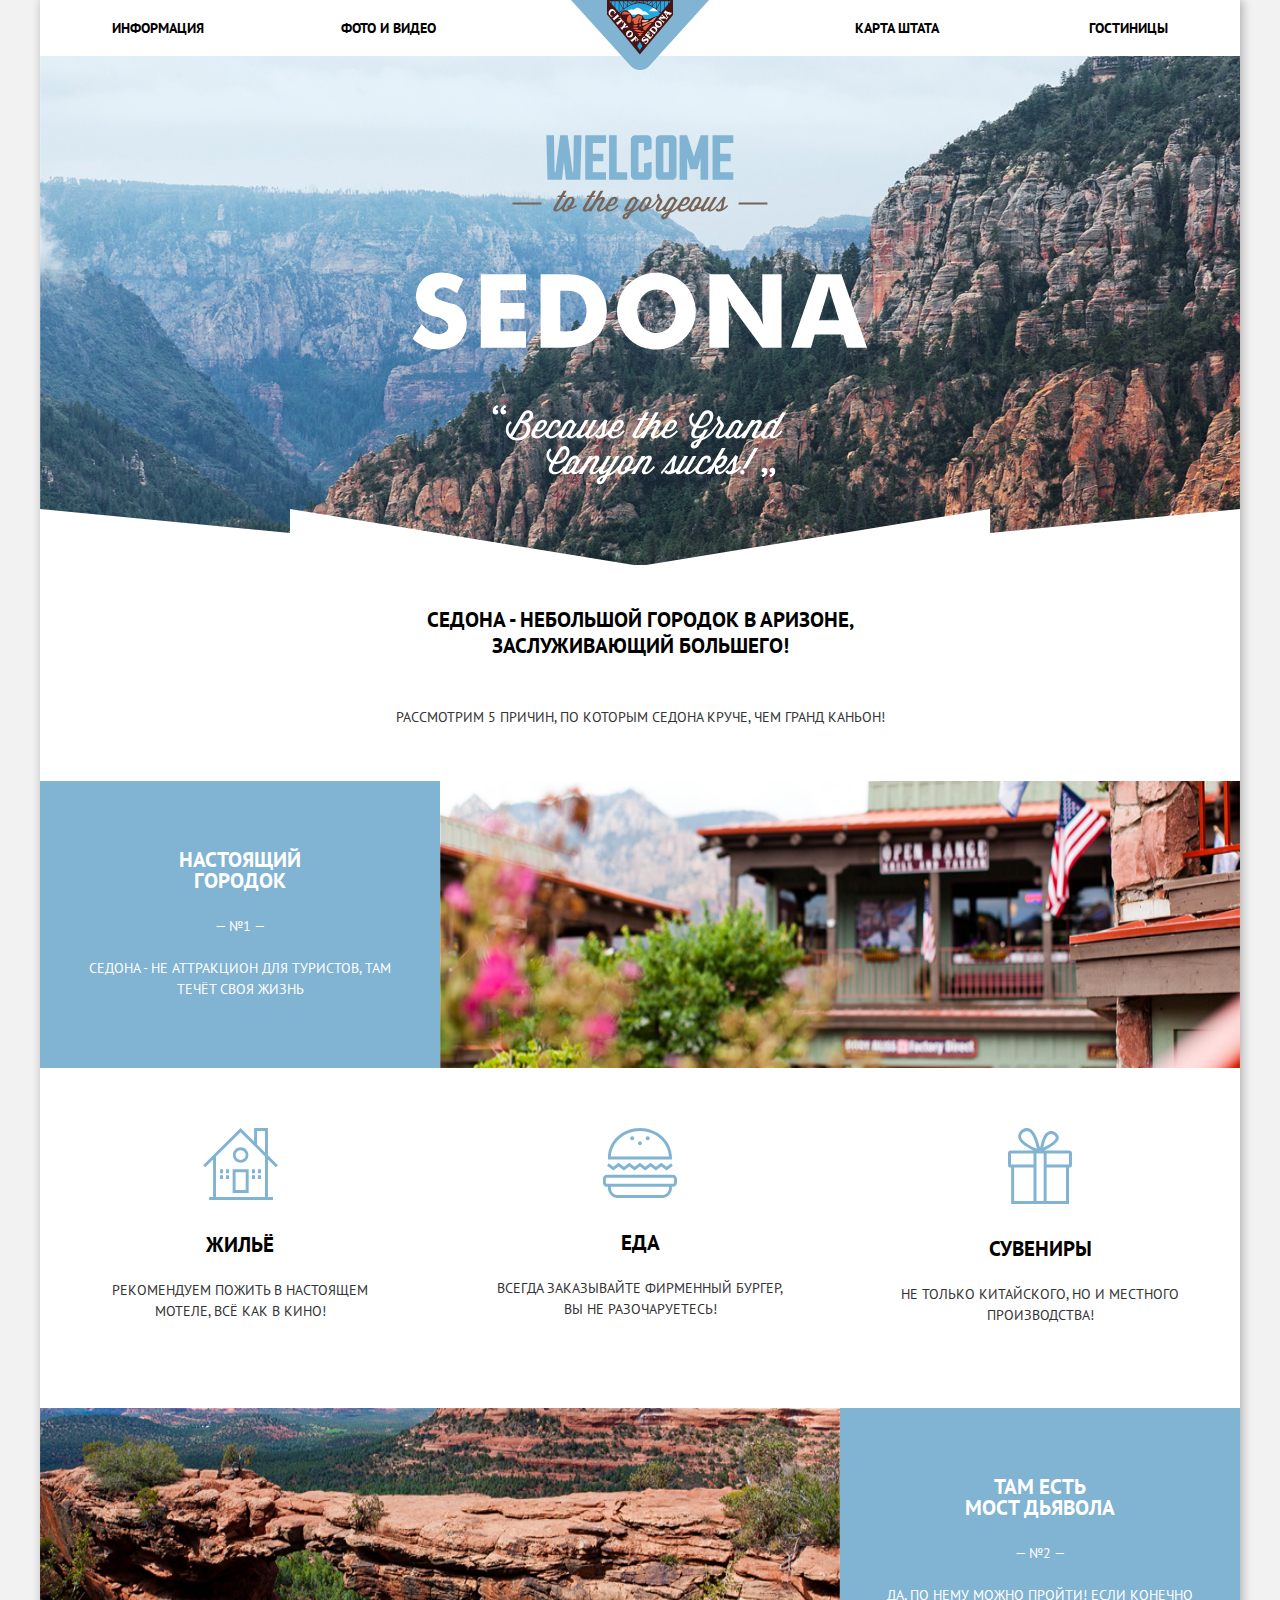
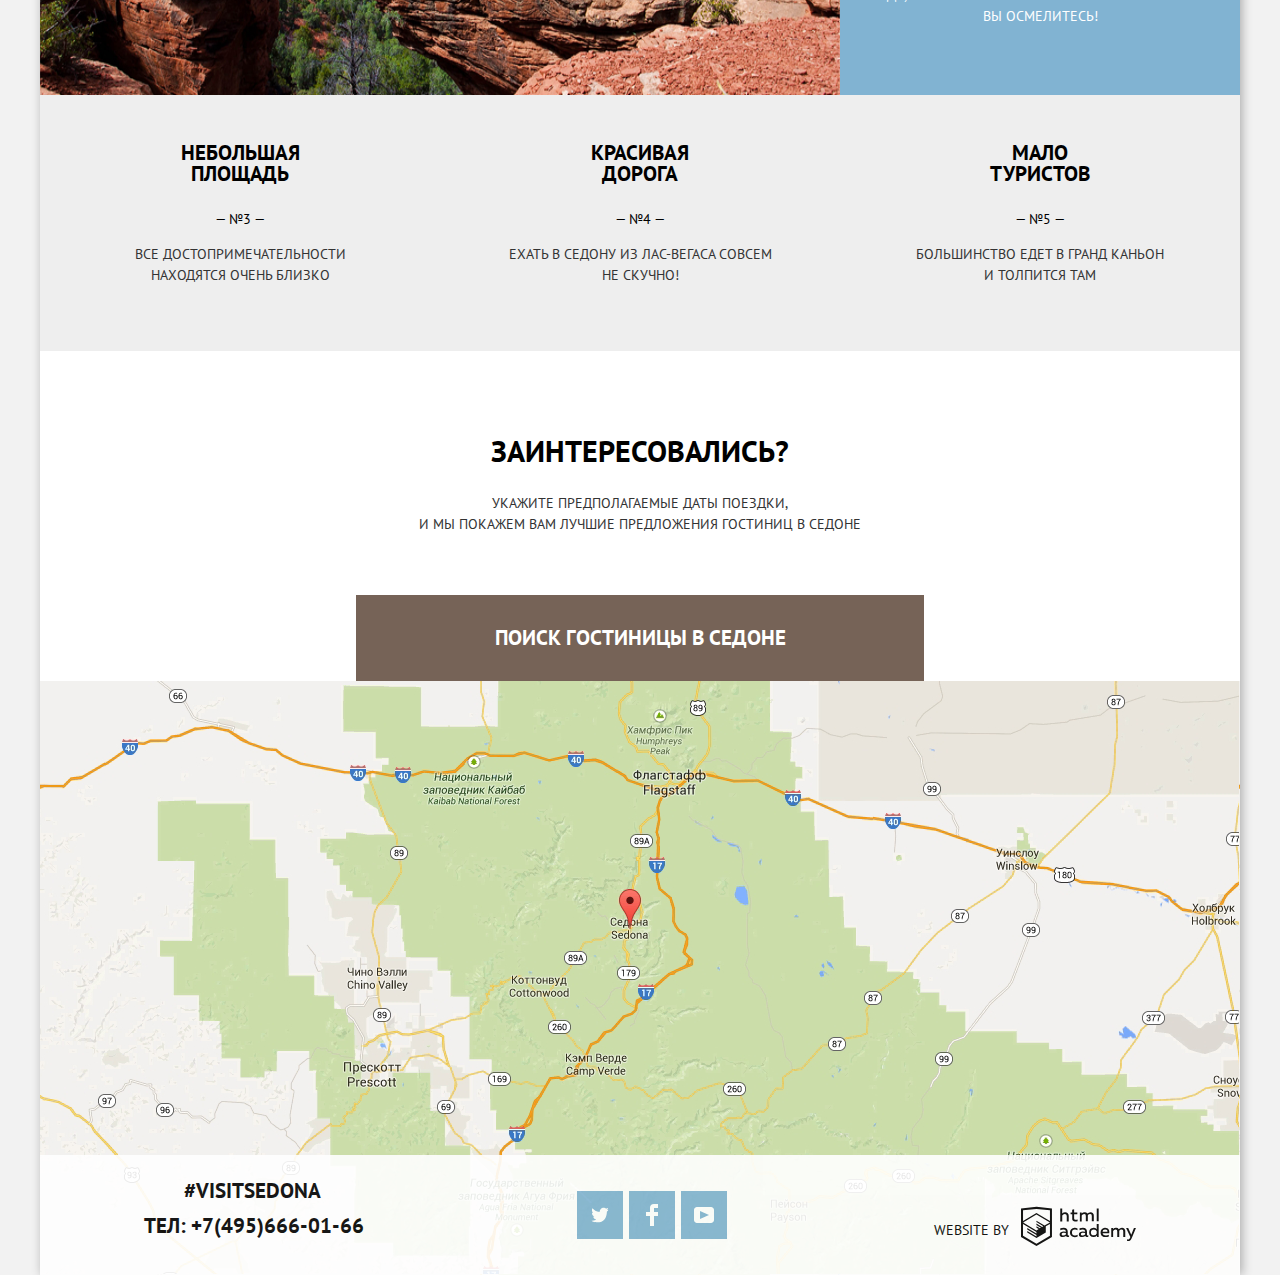
==== commit 9ef36fc7: "Исправление ошибок и добавление файла styli.min.css" ====
--- a/index.html
+++ b/index.html
@@ -6,7 +6,8 @@
     <meta name="description" content="Туристическое агенство Sedona">
     <meta name="keywords" content="путешествие, отдых, агенство, турист, Аризона, Каньон, Седона, тур">
     <link href="css/normalize.css" rel="stylesheet">
-    <link href="css/style.css" rel="stylesheet">
+    <link href="css/style.min.css" rel="stylesheet">
+    <link href="https://fonts.googleapis.com/css2?family=PT+Sans:ital,wght@0,400;0,700;1,400;1,700&display=swap" rel="stylesheet">
   </head>
   <body class="page-body">
     <div class="page-container">
@@ -45,7 +46,7 @@
             <li class="counter">
               <div class="container-for-image">
                 <div class="place">
-                  <h3 class="in-city">Настоящий городок</h3>
+                  <h3 class="in-city">Настоящий<br>городок</h3>
                   <p class="description-city">Седона - не аттракцион для туристов, там<br>
                     течёт своя жизнь</p>
                 </div>
@@ -63,15 +64,7 @@
                     </g>
                   </svg>
                   <h3 class="categories house">Жильё</h3>
-                  <p class="description-categories">Рекомендуем пожить в настоящем мотеле, всё как в кино!</p>
-                </li>
-                <li class="feature-item">
-                  <svg xmlns="http://www.w3.org/2000/svg" width="64" height="76" class="item-icons" viewBox="0 0 64 76">
-                    <path fill-rule="evenodd" clip-rule="evenodd" fill="#81B3D2"
-                      d="M61.097 22.501H36.312C50.125 15.602 51.229 11.25 50.72 8.816c-1.162-3.963-5.692-7.023-10.002-5.407-5.569 2.089-7.137 10.388-8.644 16.387-1.924-6.07-3.784-13.814-8.136-17.737C22.677.921 20.843-.205 18.175.031c-4.026.356-9.802 5.382-7.458 10.981 2.251 5.378 9.687 8.777 14.578 11.489H2.879A2.882 2.882 0 0 0 0 25.37v11.322a2.882 2.882 0 0 0 2.879 2.869h.274V76h57.841V39.561h.103a2.882 2.882 0 0 0 2.88-2.869V25.37a2.882 2.882 0 0 0-2.88-2.869zM42.413 5.944c2.103-.31 4.982 1.299 5.255 3.209.393 2.756-3.4 5.255-5.086 6.421-2.523 1.744-4.928 2.643-7.287 4.055.884-3.69 2.549-13.011 7.118-13.685zm-22.882 9.968c-2.225-1.485-6.544-4.431-6.44-7.771.112-3.595 5.743-6.57 8.814-3.886 3.856 3.371 5.713 11.105 7.119 16.557-3.249-1.539-6.328-2.788-9.493-4.9zm5.972 57.114H6.136V39.561h19.368v33.465zm0-36.502H3.046V25.538h22.457v10.986zm10.157 0v36.503h-7.174V25.538h7.174v10.986zm22.351 36.502H38.644V39.561h19.367v33.465zm2.92-36.502H38.644V25.538h22.287v10.986z" />
-                  </svg>
-                  <h3 class="categories food">Еда</h3>
-                  <p class="description-categories">Всегда заказывайте фирменный бургер, вы не разочаруетесь!</p>
+                  <p class="description-categories">Рекомендуем пожить в настоящем<br>мотеле, всё как в кино!</p>
                 </li>
                 <li class="feature-item">
                   <svg xmlns="http://www.w3.org/2000/svg" width="74" height="70" class="item-icons" viewBox="0 0 74 70">
@@ -83,31 +76,39 @@
                       <ellipse cx="44.732" cy="10.23" rx="1.946" ry="2.03" />
                     </g>
                   </svg>
+                  <h3 class="categories food">Еда</h3>
+                  <p class="description-categories">Всегда заказывайте фирменный бургер,<br>вы не разочаруетесь!</p>
+                </li>
+                <li class="feature-item">
+                  <svg xmlns="http://www.w3.org/2000/svg" width="64" height="76" class="item-icons" viewBox="0 0 64 76">
+                    <path fill-rule="evenodd" clip-rule="evenodd" fill="#81B3D2"
+                      d="M61.097 22.501H36.312C50.125 15.602 51.229 11.25 50.72 8.816c-1.162-3.963-5.692-7.023-10.002-5.407-5.569 2.089-7.137 10.388-8.644 16.387-1.924-6.07-3.784-13.814-8.136-17.737C22.677.921 20.843-.205 18.175.031c-4.026.356-9.802 5.382-7.458 10.981 2.251 5.378 9.687 8.777 14.578 11.489H2.879A2.882 2.882 0 0 0 0 25.37v11.322a2.882 2.882 0 0 0 2.879 2.869h.274V76h57.841V39.561h.103a2.882 2.882 0 0 0 2.88-2.869V25.37a2.882 2.882 0 0 0-2.88-2.869zM42.413 5.944c2.103-.31 4.982 1.299 5.255 3.209.393 2.756-3.4 5.255-5.086 6.421-2.523 1.744-4.928 2.643-7.287 4.055.884-3.69 2.549-13.011 7.118-13.685zm-22.882 9.968c-2.225-1.485-6.544-4.431-6.44-7.771.112-3.595 5.743-6.57 8.814-3.886 3.856 3.371 5.713 11.105 7.119 16.557-3.249-1.539-6.328-2.788-9.493-4.9zm5.972 57.114H6.136V39.561h19.368v33.465zm0-36.502H3.046V25.538h22.457v10.986zm10.157 0v36.503h-7.174V25.538h7.174v10.986zm22.351 36.502H38.644V39.561h19.367v33.465zm2.92-36.502H38.644V25.538h22.287v10.986z" />
+                  </svg>
                   <h3 class="categories souvenirs">Сувениры</h3>
-                  <p class="description-categories">Не только китайского, но и местного производства!</p>
+                  <p class="description-categories">Не только китайского, но и местного<br>производства!</p>
                 </li>
               </ul>
             </li>
             <li class="bridge">
               <div class="container-for-image">
                 <div class="place">
-                  <h3 class="in-city">Там есть мост дьявола</h3>
+                  <h3 class="in-city">Там есть<br>мост дьявола</h3>
                   <p class="description-city">Да, по нему можно пройти! Если конечно<br>вы осмелитесь!</p>
                 </div>
                 <img src="img/bridge.jpg" width="800" height="256" alt="Городок Седона">
               </div>
             </li>
             <li class="feature-item additional-advantages">
-              <h3 class="categories characteristics">Небольшая площадь</h3>
-              <p class="description-characteristics">Все достопримечательности находятся очень близко</p>
+              <h3 class="categories characteristics">Небольшая<br>площадь</h3>
+              <p class="description-characteristics">Все достопримечательности<br>находятся очень близко</p>
             </li>
             <li class="feature-item additional-advantages">
-              <h3 class="categories characteristics">Красивая дорога</h3>
-              <p class="description-characteristics">Ехать в Седону из Лас-Вегаса совсем не скучно!</p>
+              <h3 class="categories characteristics">Красивая<br>дорога</h3>
+              <p class="description-characteristics">Ехать в Седону из Лас-Вегаса совсем<br>не скучно!</p>
             </li>
             <li class="feature-item additional-advantages">
-              <h3 class="categories characteristics">Мало туристов</h3>
-              <p class="description-characteristics">Большинство едет в Гранд Каньон и толпится там</p>
+              <h3 class="categories characteristics">Мало<br>туристов</h3>
+              <p class="description-characteristics">Большинство едет в Гранд Каньон<br>и толпится там</p>
             </li>
           </ul>
         </section>
@@ -127,7 +128,7 @@
                   <input type="text" class="date-age" name="date" id="date" placeholder="Введите дату заезда"
                     value="24 апреля 2017">
                   <button type="button" name="calendar" id="calendar" class="calendar" aria-label="Календарь">
-                    <svg class="calendar icon-calendar" width="21" height="23" viewBox="0 0 21 23" fill="none" xmlns="http://www.w3.org/2000/svg">
+                    <svg class="icon-calendar" width="21" height="23" viewBox="0 0 21 23" fill="none" xmlns="http://www.w3.org/2000/svg">
                       <path d="M16.406 3.02498H19.251C20.217 3.02498 21 3.84698 21 4.86198V21.164C21 22.179 20.217 23 19.251 23H1.75C0.784 23 0 22.179 0 21.164V4.86198C0 3.84698 0.784 3.02498 1.75 3.02498H4.593V1.64798C4.593 1.26698 4.887 0.958984 5.25 0.958984C5.612 0.958984 5.906 1.26698 5.906 1.64798V3.02498H9.844V1.64798C9.844 1.26698 10.138 0.958984 10.501 0.958984C10.862 0.958984 11.156 1.26698 11.156 1.64798V3.02498H15.094V1.64798C15.094 1.26698 15.387 0.958984 15.75 0.958984C16.112 0.958984 16.406 1.26698 16.406 1.64798V3.02498ZM19.5646 21.484C19.6466 21.3979 19.691 21.2828 19.688 21.164H19.689V4.86198C19.689 4.60898 19.493 4.40298 19.252 4.40298H16.407V5.78098C16.407 6.16198 16.113 6.46998 15.751 6.46998C15.388 6.46998 15.095 6.16198 15.095 5.78098V4.40298H11.157V5.78098C11.157 6.16198 10.863 6.46998 10.502 6.46998C10.139 6.46998 9.845 6.16198 9.845 5.78098V4.40298H5.907V5.78098C5.907 6.16198 5.613 6.46998 5.251 6.46998C4.888 6.46998 4.594 6.16198 4.594 5.78098V4.40298H1.75C1.50263 4.40953 1.30696 4.61458 1.312 4.86198V21.164C1.30696 21.4114 1.50263 21.6164 1.75 21.623H19.251C19.3698 21.6201 19.4826 21.5701 19.5646 21.484Z"/> 
                       <path d="M4.59399 9.2251H7.21899V11.2911H4.59399V9.2251ZM4.59399 12.6681H7.21899V14.7351H4.59399V12.6681ZM7.21899 16.1121H4.59399V18.1781H7.21899V16.1121ZM9.18799 16.1121H11.813V18.1781H9.18799V16.1121ZM11.813 12.6681H9.18799V14.7351H11.813V12.6681ZM9.18799 9.2251H11.813V11.2911H9.18799V9.2251ZM16.406 16.1121H13.781V18.1781H16.406V16.1121ZM13.781 12.6681H16.406V14.7351H13.781V12.6681ZM16.406 9.2251H13.781V11.2911H16.406V9.2251Z" />
                     </svg>
@@ -140,7 +141,7 @@
                   <input type="text" class="date-age" name="date-back" id="date-back" placeholder="Введите дату выезда"
                     value="4 июля 2017">
                   <button type="button" name="calendar" id="calendar-back" class="calendar" aria-label="Календарь">
-                    <svg class="calendar icon-calendar" width="21" height="23" viewBox="0 0 21 23" fill="none" xmlns="http://www.w3.org/2000/svg">
+                    <svg class="icon-calendar" width="21" height="23" viewBox="0 0 21 23" fill="none" xmlns="http://www.w3.org/2000/svg">
                       <path d="M16.406 3.02498H19.251C20.217 3.02498 21 3.84698 21 4.86198V21.164C21 22.179 20.217 23 19.251 23H1.75C0.784 23 0 22.179 0 21.164V4.86198C0 3.84698 0.784 3.02498 1.75 3.02498H4.593V1.64798C4.593 1.26698 4.887 0.958984 5.25 0.958984C5.612 0.958984 5.906 1.26698 5.906 1.64798V3.02498H9.844V1.64798C9.844 1.26698 10.138 0.958984 10.501 0.958984C10.862 0.958984 11.156 1.26698 11.156 1.64798V3.02498H15.094V1.64798C15.094 1.26698 15.387 0.958984 15.75 0.958984C16.112 0.958984 16.406 1.26698 16.406 1.64798V3.02498ZM19.5646 21.484C19.6466 21.3979 19.691 21.2828 19.688 21.164H19.689V4.86198C19.689 4.60898 19.493 4.40298 19.252 4.40298H16.407V5.78098C16.407 6.16198 16.113 6.46998 15.751 6.46998C15.388 6.46998 15.095 6.16198 15.095 5.78098V4.40298H11.157V5.78098C11.157 6.16198 10.863 6.46998 10.502 6.46998C10.139 6.46998 9.845 6.16198 9.845 5.78098V4.40298H5.907V5.78098C5.907 6.16198 5.613 6.46998 5.251 6.46998C4.888 6.46998 4.594 6.16198 4.594 5.78098V4.40298H1.75C1.50263 4.40953 1.30696 4.61458 1.312 4.86198V21.164C1.30696 21.4114 1.50263 21.6164 1.75 21.623H19.251C19.3698 21.6201 19.4826 21.5701 19.5646 21.484Z"/>
                       <path d="M4.59399 9.2251H7.21899V11.2911H4.59399V9.2251ZM4.59399 12.6681H7.21899V14.7351H4.59399V12.6681ZM7.21899 16.1121H4.59399V18.1781H7.21899V16.1121ZM9.18799 16.1121H11.813V18.1781H9.18799V16.1121ZM11.813 12.6681H9.18799V14.7351H11.813V12.6681ZM9.18799 9.2251H11.813V11.2911H9.18799V9.2251ZM16.406 16.1121H13.781V18.1781H16.406V16.1121ZM13.781 12.6681H16.406V14.7351H13.781V12.6681ZM16.406 9.2251H13.781V11.2911H16.406V9.2251Z"/>
                     </svg>
--- a/css/style.min.css
+++ b/css/style.min.css
@@ -0,0 +1 @@
+:root{--basic-white:#ffffff;--basic-black:#000000;--light-blue:#81B3D2;--basic-brown:#766357;--basic-gray:#EEEEEE;--dark-gray:#888888;--light-gray:#F2F2F2;--gray:#A9A9A9;--black-logo:#231F20;--light-black:#333333;--gray-ranked:#666666;--gray-point:#ABABAB;--gray-arrow:#CACACA;--hover-brown:#604E43;--dark-brown:#503E33;--basic-blue:#669EC0;--dark-blue:#5496BD;--line-gray:#E5E5E5;--hover-blue:#669EC0;--active-blue:#5496BD;--hover-gray:#EBEBEB;--border-white:#E5E5E5;--menu-current-color:#766357;--disabled-color:#6A6A6A}body{margin:0;padding:0;font-family:"PT Sans",Arial,sans-serif;font-size:14px;line-height:21px;font-weight:400;color:var(--light-black);text-transform:uppercase;background-color:var(--light-gray);background-position:top center;background-repeat:no-repeat}a{text-decoration:none}.page-container{width:1200px;margin:0 auto;background-color:var(--basic-white);-webkit-box-shadow:2px 0 10px 0 rgba(0,0,0,.3);box-shadow:2px 0 10px 0 rgba(0,0,0,.3);position:relative}img{max-width:100%;height:auto}.list-reset{margin:0;padding:0;list-style:none}.main-navigation{line-height:26px;background-color:var(--basic-white);position:relative}.main-header-logo{width:138px;height:70px;position:absolute;top:0;left:50%;-webkit-transform:translateX(-50%);-ms-transform:translateX(-50%);transform:translateX(-50%);z-index:1}.site-navigation{padding-right:72px;padding-left:72px;margin:0;padding-top:15px;padding-bottom:15px;display:-webkit-box;display:-ms-flexbox;display:flex;-webkit-box-pack:justify;-ms-flex-pack:justify;justify-content:space-between}.site-navigation li{width:300px;-webkit-box-sizing:border-box;box-sizing:border-box;list-style:none;margin:0}.menu-item:first-child{width:230px}.menu-item:last-child{width:230px}.site-navigation li:nth-child(1),.site-navigation li:nth-child(2){text-align:left}.site-navigation li:nth-child(3),.site-navigation li:nth-child(4){text-align:right}.site-navigation a{color:var(--basic-black);font-weight:700}.site-navigation a:focus,.site-navigation a:hover{background-color:var(--basic-white);color:var(--basic-black)}.main-background{background-color:var(--basic-black);background-image:url(../img/main-background.jpg);width:1200px;height:509px;text-align:center;position:relative}.main-background::after{content:"";display:block;bottom:-1px;position:absolute;width:1200px;height:57px;background-image:url("data:image/svg+xml,%3Csvg xmlns='http://www.w3.org/2000/svg' width='1200' height='59' preserveAspectRatio='none' viewBox='0 0 1200 59'%3E%3Cpath d='M0 57V0l250 24V0l350 57L950 0v24l250-24v57H0z' fill='%23fff'/%3E%3C/svg%3E%0A")}.intro-welcome{margin-top:79px}.about-sedona,.found,.tel{font-size:21px;line-height:26px;font-weight:700;text-align:center;color:var(--basic-black)}.about-sedona{margin-top:42px;margin-bottom:45px}.visually-hidden{position:absolute;clip:rect(1px,1px,1px,1px);padding:0;border:0;height:1px;width:1px;overflow:hidden}.five-reasons{line-height:26px;text-align:center;margin-bottom:51px}.in-city{color:var(--basic-white);font-size:21px}.counter{counter-reset:list-of-benefits}.characteristics::after,.in-city::after{display:block;padding-top:25px;width:100%;counter-increment:list-of-benefits;content:"— №" counter(list-of-benefits) " —";font-size:14px;line-height:21px;font-weight:400}.place{background-color:var(--light-blue);width:400px;text-align:center;padding-top:47px;padding-bottom:54px}.description-city{color:var(--basic-white)}.categories{font-weight:700;font-size:21px;color:var(--basic-black);margin:0}.interested{font-size:30px;line-height:24px;color:var(--basic-black);font-weight:700;text-align:center}.deal{text-align:center;margin-bottom:60px}.search-hotel{color:var(--basic-white);line-height:26px;font-size:21px;font-weight:700;border:none;background-color:var(--basic-brown);text-transform:inherit;width:568px;font-family:inherit;text-align:center;margin:0 auto;padding-top:30px;padding-bottom:30px}.date-age{color:var(--basic-black);font-weight:700;line-height:26px;text-transform:inherit;border:none;background-color:var(--light-gray);width:100%;min-height:38px;-webkit-box-sizing:border-box;box-sizing:border-box;border:2px solid var(--light-gray)}.date-age:first-child{padding-left:13px}.people-input{text-align:center}.label-in-form{color:var(--basic-black);font-weight:700;line-height:26px}.people-label{padding-left:55px;padding-right:25px}.first-label{padding-right:10px}.second-label{padding-right:7px}.first-group{padding-top:55px;padding-left:55px;padding-right:50px}.second-group{padding-left:54px;padding-right:45px}.search{font-size:21px;line-height:26px;font-weight:700;color:var(--basic-white);text-transform:inherit;border:none;background-color:var(--light-blue);width:458px;margin-top:54px;margin-bottom:55px;padding-top:16px;padding-bottom:16px}.hashtag{font-size:21px;line-height:26px;font-weight:700;color:var(--basic-black);padding-top:23px;padding-bottom:9px;padding-left:40px;margin:0}.footer-contacts{list-style:none;margin:0 auto;display:-ms-grid;display:grid;-ms-grid-columns:52px 52px 52px;grid-template-columns:52px 52px 52px;padding:0;margin:0}.social{position:relative;background-color:var(--light-blue);width:46px;height:48px;display:block;text-align:center}.social-icon{position:absolute;top:50%;left:50%;-webkit-transform:translate(-50%,-50%);-ms-transform:translate(-50%,-50%);transform:translate(-50%,-50%);text-align:center}.social:active .social-icon{opacity:.3}.social:hover{background-color:var(--hover-blue)}.social:active{background-color:var(--active-blue);color:rgba(255,255,255,.3)}.footer-contacts li{margin-left:6px;text-align:center}.website-by{line-height:26px;color:var(--basic-black);display:-webkit-box;display:-ms-flexbox;display:flex;-webkit-box-align:center;-ms-flex-align:center;align-items:center}.city-art{background-image:url(../img/city.jpg)}.top-section{background-color:var(--basic-black);background-image:url(../img/background.jpg);background-size:cover;width:1200px;min-height:217px;background-repeat:no-repeat;color:var(--basic-white);text-align:center}.categories-catalog,.price-in-day{font-size:16px;font-weight:700}.price-in-day{text-align:start;padding-bottom:11px}.catalog-list,.checkbox-list{list-style:none}.catalog-list{position:relative}.checkbox-list li{text-align:start;padding-bottom:22px}.checkbox-list{padding-top:26px}.checkbox-icon{fill:var(--basic-white);margin-right:15px}.check{display:-webkit-box;display:-ms-flexbox;display:flex;-webkit-box-align:center;-ms-flex-align:center;align-items:center}.filter-input-checkbox:checked+.checkbox-icon .checkbox-on{opacity:1}.filter-input-checkbox:checked+.checkbox-icon .checkbox-off{opacity:0}.filter-input-checkbox+.checkbox-icon .checkbox-on{opacity:0}.filter-input-checkbox+.checkbox-icon .checkbox-off{opacity:1}.filter-input-checkbox:disabled+.checkbox-icon{fill:var(--disabled-color)}.filter-input-checkbox:focus+.checkbox-icon{outline:2px solid var(--basic-black)}.type-house{text-align:start}.show-button{color:var(--basic-white);background-color:transparent;border:2px solid var(--basic-white);border-radius:2px;width:137px;min-height:36px;text-transform:inherit;margin-right:100px}.sort-list{list-style:none;display:-webkit-box;display:-ms-flexbox;display:flex;-webkit-box-pack:justify;-ms-flex-pack:justify;justify-content:space-between;width:300px}.sort-container{display:-webkit-box;display:-ms-flexbox;display:flex;-webkit-box-align:center;-ms-flex-align:center;align-items:center;border-bottom:1px solid var(--line-gray)}.found{margin-top:29px;margin-bottom:31px;margin-left:73px;padding:0}.sorting{font-size:12px;line-height:18px;color:var(--basic-black);margin-left:46px}.sort-by-rait,.sort-by-type{font-size:12px;line-height:18px;color:var(--basic-black);opacity:.3}.with-border{border-bottom:1px dashed var(--light-blue)}.sort-by-price{font-size:12px;line-height:18px;color:var(--light-blue)}.name-hotel{font-size:21px;line-height:26px;font-weight:700;color:var(--basic-black);margin:0;padding:0}.type-hotel{color:var(--light-black)}.button-inside{font-weight:700;line-height:21px;color:var(--basic-white);border:none}.details{width:110px;padding:4px 16px 4px 17px;margin-right:6px;background-color:var(--light-blue)}.reservation{width:142px;padding:4px 17px 4px 16px;background-color:var(--basic-brown)}.rating{color:var(--gray-ranked);background-color:var(--light-gray);width:110px;min-height:27px;text-align:center;margin-right:73px;margin-top:65px;padding-top:4px}.page{height:100%}.page-body{min-height:100%;display:-ms-grid;display:grid;-ms-grid-rows:-webkit-min-content 1fr -webkit-min-content;-ms-grid-rows:min-content 1fr min-content;grid-template-rows:-webkit-min-content 1fr -webkit-min-content;grid-template-rows:min-content 1fr min-content;-ms-flex-line-pack:start;align-content:start}.advantages-list{width:1200px;margin:0;padding:0;list-style:none;display:-webkit-box;display:-ms-flexbox;display:flex;-ms-flex-wrap:wrap;flex-wrap:wrap}.feature-item{width:400px;text-align:center;outline-offset:-5px}.bridge,.in-city{width:100%}.page-footer{display:-ms-grid;display:grid;-ms-grid-columns:3;grid-template-columns:3}.page-footer-main{background-color:var(--basic-white);opacity:.9;position:absolute;width:100%;left:0;bottom:0}.footer-info{padding-bottom:36px;-ms-grid-column:1;grid-column-start:1;-ms-grid-column-span:1;grid-column-end:2;-ms-grid-row-align:center;align-self:center;-ms-grid-column-align:center;justify-self:center}.footer-contacts{-ms-grid-column:2;grid-column-start:2;-ms-grid-column-span:1;grid-column-end:3;padding-top:36px;padding-bottom:36px;-ms-grid-row-align:center;align-self:center;-ms-grid-column-align:center;justify-self:center}.footer-website-by{-ms-grid-column:3;grid-column-start:3;-ms-grid-column-span:1;grid-column-end:4;padding-top:30px;-ms-grid-row-align:center;align-self:center;-ms-grid-column-align:center;justify-self:center}.map{background-color:var(--basic-black);background-image:url(../img/map.png);position:relative;overflow:hidden}.live-map{width:1200px;height:594px;border:none}.form-search{position:absolute;background-color:var(--basic-white);left:50%;-webkit-transform:translateX(-50%);-ms-transform:translateX(-50%);transform:translateX(-50%);width:568px;text-align:center;display:none}.form-show{display:block;-webkit-animation-duration:1s;animation-duration:1s;-webkit-animation-name:bounse;animation-name:bounse;-webkit-animation-timing-function:ease-in-out;animation-timing-function:ease-in-out;-webkit-animation-fill-mode:forwards;animation-fill-mode:forwards}.form-hide{display:none}@-webkit-keyframes bounse{0%{-webkit-transform:translate(-50%,-100%);transform:translate(-50%,-100%)}100%{-webkit-transform:translate(-50%,0);transform:translate(-50%,0)}}@keyframes bounse{0%{-webkit-transform:translate(-50%,-100%);transform:translate(-50%,-100%)}100%{-webkit-transform:translate(-50%,0);transform:translate(-50%,0)}}.academy-logo{width:115px;height:41px}.container-for-image{display:-webkit-box;display:-ms-flexbox;display:flex}.container-for-image:last-child{-webkit-box-orient:horizontal;-webkit-box-direction:reverse;-ms-flex-direction:row-reverse;flex-direction:row-reverse}.additional-advantages{background-color:var(--basic-gray);margin-bottom:58px;min-height:256px}.categories{padding-top:28px}.characteristics{padding-top:47px}.description-characteristics{-webkit-box-sizing:border-box;box-sizing:border-box}.description-categories{margin:0;padding-top:25px;padding-bottom:82px}.item-icons{padding-top:60px}.fieldset-search{padding:0;margin:0;border:0}.search-hotel:hover{background-color:var(--hover-brown)}.search-hotel:active{background-color:var(--dark-brown);color:rgba(255,255,255,.3)}.search:hover{background-color:var(--basic-blue)}.search:active{background-color:var(--dark-blue);color:rgba(255,255,255,.3)}.button-amount{color:var(--gray);background-color:var(--light-gray);border:0;position:absolute;top:0;width:30px;height:100%;margin:0}.button-amount:nth-of-type(2){right:0}.button-amount::after,.button-amount::before{content:"";position:absolute;top:50%;left:50%;-webkit-transform:translate(-50%,-50%);-ms-transform:translate(-50%,-50%);transform:translate(-50%,-50%);display:block;background-color:var(--gray)}.plus::before{height:12px;width:3px}.minus::after,.plus::after{height:3px;width:12px}.button-amount:hover::after,.button-amount:hover::before{background-color:var(--basic-black)}.button-amount:active,.button-amount:hover{background-color:var(--hover-gray)}.button-amount:active::after,.button-amount:active::before{background-color:var(--light-blue)}.catalog-container{display:-webkit-box;display:-ms-flexbox;display:flex;-webkit-box-pack:justify;-ms-flex-pack:justify;justify-content:space-between;border-bottom:1px solid var(--line-gray);padding-top:27px;padding-left:73px}.about-hotel{display:-webkit-box;display:-ms-flexbox;display:flex;-webkit-box-align:center;-ms-flex-align:center;align-items:center;padding-bottom:26px}.image-hotel{margin-right:29px;width:135px;height:90px}.container-hotel{-ms-flex-wrap:wrap;flex-wrap:wrap}.inside-hotel{display:-webkit-box;display:-ms-flexbox;display:flex}.copyright-link:hover .academy-logo{fill:var(--light-blue)}.copyright-link .academy-logo:active{fill:var(--gray)}.fieldset-group{display:-webkit-box;display:-ms-flexbox;display:flex;-webkit-box-align:center;-ms-flex-align:center;align-items:center}.group-inside{display:-webkit-box;display:-ms-flexbox;display:flex;-webkit-box-align:center;-ms-flex-align:center;align-items:center}.second{width:114px}.input-wrapper{position:relative;width:346px}.input-second-wrapper{position:relative;width:114px}.calendar{border:none;position:absolute;outline:0;margin:0;padding:0;top:3px;right:5px;padding:1px}.icon-calendar{fill:var(--gray)}.calendar:focus .icon-calendar{outline:2px solid var(--basic-black)}.calendar:hover .icon-calendar{fill:var(--basic-black)}.calendar:active .icon-calendar{fill:var(--light-blue)}.group-inside{display:-webkit-box;display:-ms-flexbox;display:flex}.filter-item{margin:0;padding:0;border:none}.range-filter{width:316px}.range-controls{position:relative;padding-top:25px;min-height:33px;padding-right:20px;padding-left:20px;border-radius:5px}.range-controls .scale{height:2px;background:#d7dcde}.range-controls .bar{width:80%;height:2px;background:var(--basic-white)}.range-controls .toggle{position:absolute;top:16px;left:0;width:4px;height:4px;padding:0;border:8px solid #fff;background-color:var(--gray-point);border-radius:50%;-webkit-box-shadow:0 2px 1px 0 rgba(171,171,171,.3);box-shadow:0 2px 1px 0 rgba(171,171,171,.3);cursor:pointer;-webkit-box-sizing:content-box;box-sizing:content-box;outline:0}.toggle:hover{width:5.5px;height:5.5px}.toggle:focus{outline:1px solid var(--basic-white)}.range-controls .toggle-min{left:18px}.range-controls .toggle-max{left:230px}.price-controls{border:2px solid var(--basic-white);display:-webkit-box;display:-ms-flexbox;display:flex;-webkit-box-pack:justify;-ms-flex-pack:justify;justify-content:space-between;width:317px;height:36px;-webkit-box-align:center;-ms-flex-align:center;align-items:center;position:relative;border-radius:2px;-webkit-box-sizing:border-box;box-sizing:border-box}.price-controls::before{content:"";position:absolute;top:50%;left:50%;-webkit-transform:translate(-50%,-50%);-ms-transform:translate(-50%,-50%);transform:translate(-50%,-50%);display:block;width:2px;height:22px;background-color:var(--basic-white)}.fieldset-checkbox{border:none;padding:0;margin:0;width:400px}.fieldset-checkbox:first-child{width:auto;padding-left:45px}.fieldset-checkbox:nth-child(2){padding-left:70px}.infrastructure{text-align:start}.form-catalog{display:-webkit-box;display:-ms-flexbox;display:flex;-ms-flex-pack:distribute;justify-content:space-around}.input-price{color:var(--basic-white);text-align:center;background-color:transparent;border:none;width:50px}.min-price{padding-left:52px}.max-price{padding-right:25px}.date-age:hover{background-color:var(--hover-gray);border:2px solid var(--hover-gray)}.date-age:focus{background-color:var(--basic-white);outline:0;border:2px solid var(--border-white)}.name-hotel:hover{color:var(--light-blue)}.name-hotel:active{mix-blend-mode:normal;opacity:.3}.reservation:hover{background-color:var(--hover-brown)}.reservation:active{background-color:var(--dark-brown);color:rgba(255,255,255,.3)}.details:hover{background-color:var(--hover-blue)}.details:active{background-color:var(--active-blue);color:rgba(255,255,255,.3)}.menu-item a:hover{color:var(--light-blue)}.menu-item a:active{mix-blend-mode:normal;opacity:.3}.menu-item a:not([href]){color:var(--menu-current-color)}.show-button:hover{background-color:var(--basic-white);color:var(--basic-black)}.sort-item a:hover{color:var(--light-blue);opacity:1}.sort-item a:active{color:var(--basic-black);opacity:1}.categories-catalog,.price-in-day{padding-top:25px}.for-arrows{display:-webkit-box;display:-ms-flexbox;display:flex;-webkit-box-align:center;-ms-flex-align:center;align-items:center;width:100%;-webkit-box-pack:justify;-ms-flex-pack:justify;justify-content:space-between}.arrows{display:-webkit-box;display:-ms-flexbox;display:flex;padding-right:73px}.arrow{fill:var(--gray-arrow)}.first-arrow{padding-right:12px}.second-arrow{fill:var(--light-blue)}.arrow:hover{fill:var(--basic-black)}.arrow:active{fill:var(--light-blue)}.stars{margin-top:auto;margin-right:73px;position:absolute;right:0;height:17px;background-image:url(../img/star.svg);background-repeat:repeat;background-repeat:space}.grade{position:relative}.five-stars{width:95px}.four-stars{width:85px}.three-stars{width:66px}.two-stars{width:42px}.one-star{width:18px}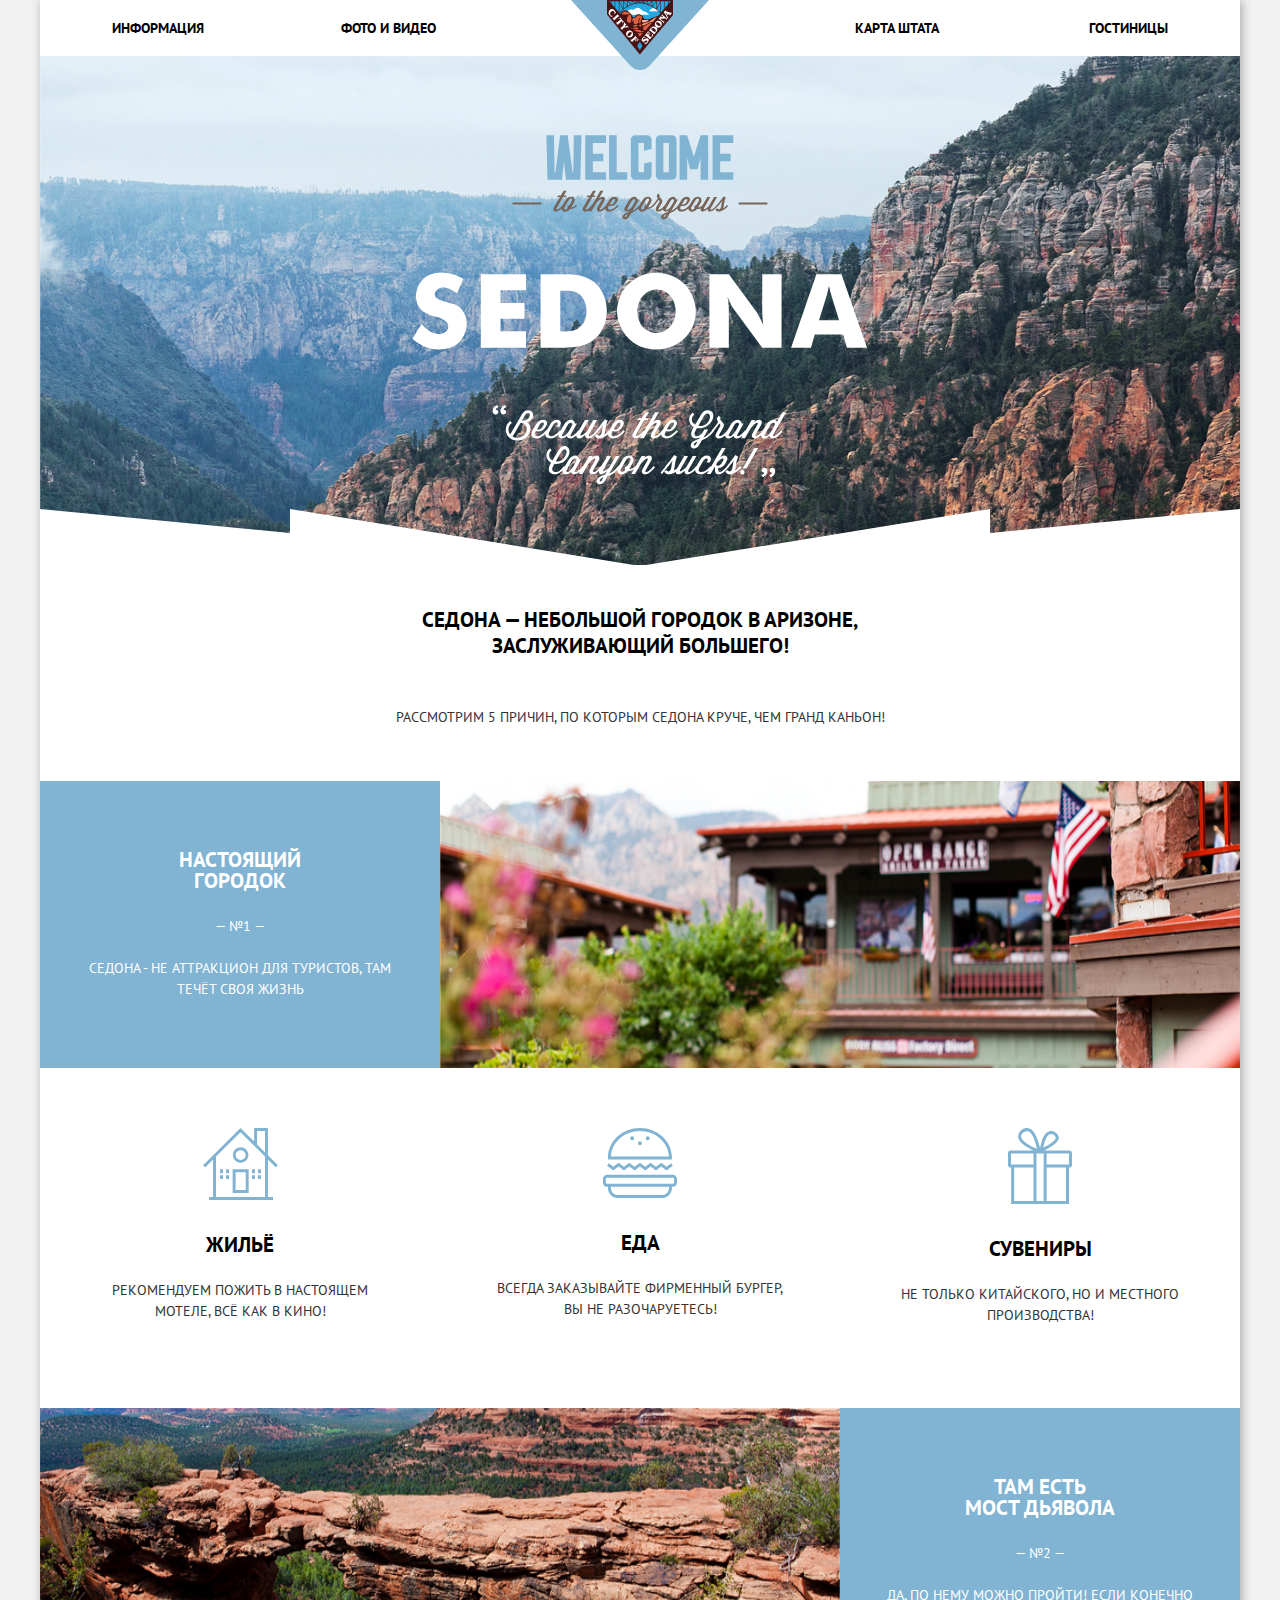
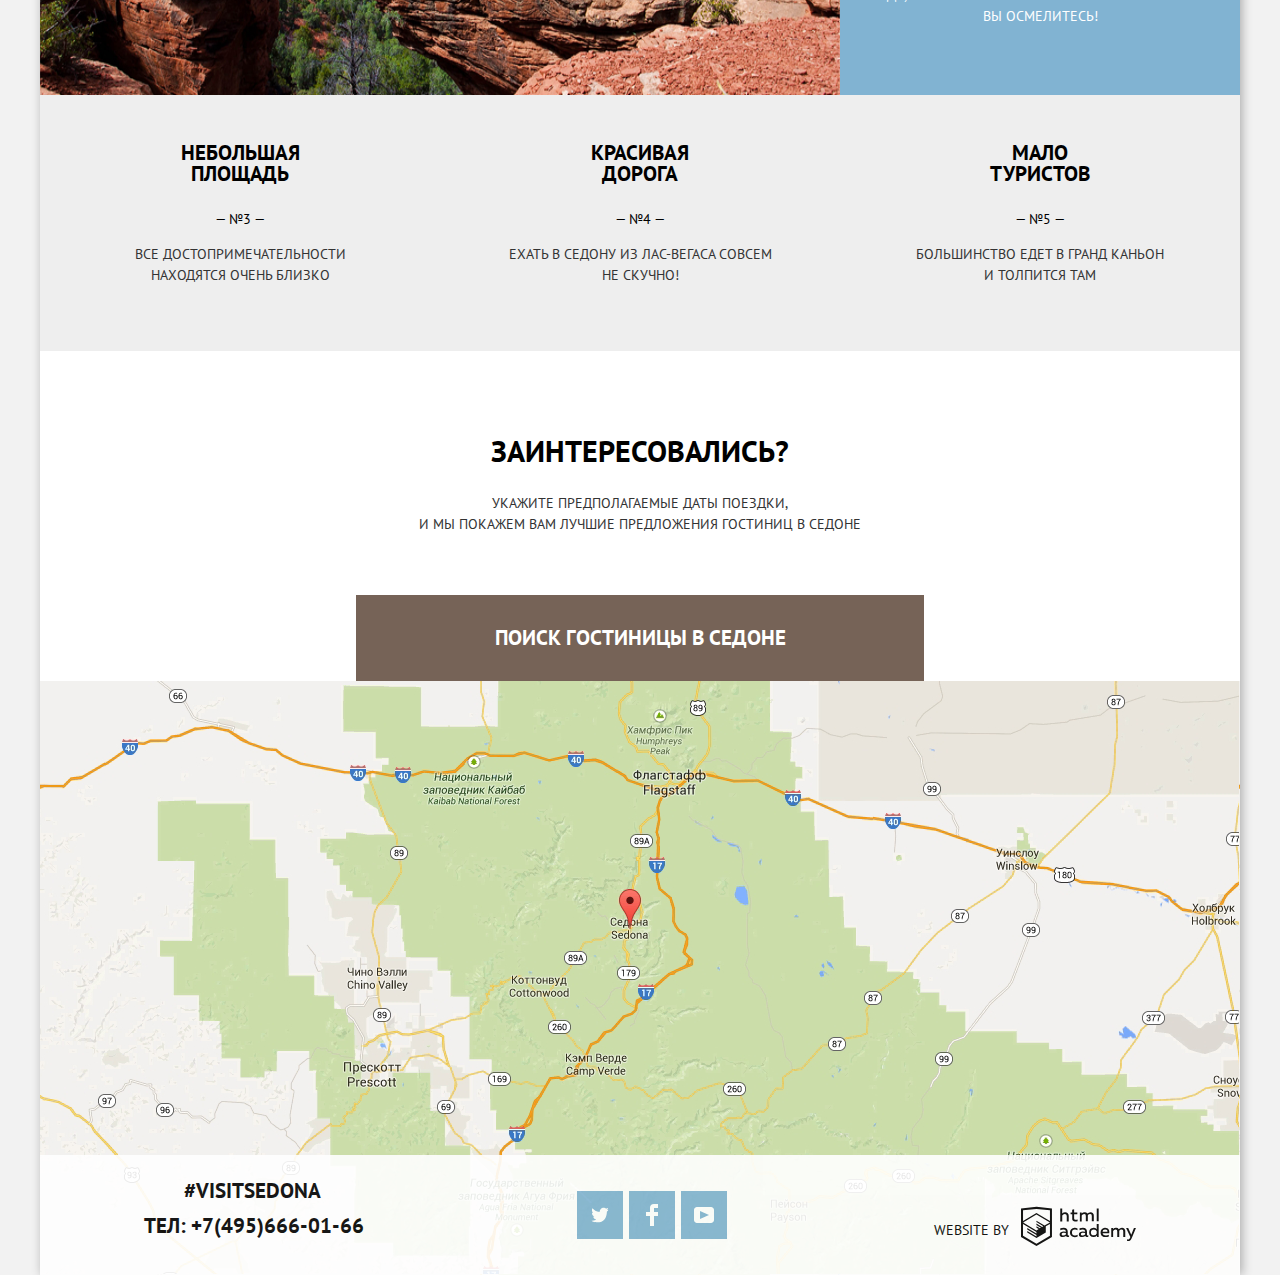
==== commit 61bb295e: "Исправление ошибок" ====
--- a/index.html
+++ b/index.html
@@ -5,9 +5,9 @@
     <title>HTML Academy: Седона</title>
     <meta name="description" content="Туристическое агенство Sedona">
     <meta name="keywords" content="путешествие, отдых, агенство, турист, Аризона, Каньон, Седона, тур">
+    <link href="https://fonts.googleapis.com/css2?family=PT+Sans:ital,wght@0,400;0,700;1,400;1,700&display=swap" rel="stylesheet">
     <link href="css/normalize.css" rel="stylesheet">
     <link href="css/style.min.css" rel="stylesheet">
-    <link href="https://fonts.googleapis.com/css2?family=PT+Sans:ital,wght@0,400;0,700;1,400;1,700&display=swap" rel="stylesheet">
   </head>
   <body class="page-body">
     <div class="page-container">
@@ -37,7 +37,7 @@
           <img src="img/intro-welcome.svg" width="456" height="351" class="intro-welcome"
             alt="Добро пожаловать в Седону!">
         </div>
-        <h1 class="about-sedona">Седона - небольшой городок в Аризоне, <br>
+        <h1 class="about-sedona">Седона — небольшой городок в Аризоне, <br>
           заслуживающий большего!</h1>
         <section class="features">
           <h2 class="visually-hidden">Преимущества</h2>
--- a/css/style.min.css
+++ b/css/style.min.css
@@ -1 +1 @@
-:root{--basic-white:#ffffff;--basic-black:#000000;--light-blue:#81B3D2;--basic-brown:#766357;--basic-gray:#EEEEEE;--dark-gray:#888888;--light-gray:#F2F2F2;--gray:#A9A9A9;--black-logo:#231F20;--light-black:#333333;--gray-ranked:#666666;--gray-point:#ABABAB;--gray-arrow:#CACACA;--hover-brown:#604E43;--dark-brown:#503E33;--basic-blue:#669EC0;--dark-blue:#5496BD;--line-gray:#E5E5E5;--hover-blue:#669EC0;--active-blue:#5496BD;--hover-gray:#EBEBEB;--border-white:#E5E5E5;--menu-current-color:#766357;--disabled-color:#6A6A6A}body{margin:0;padding:0;font-family:"PT Sans",Arial,sans-serif;font-size:14px;line-height:21px;font-weight:400;color:var(--light-black);text-transform:uppercase;background-color:var(--light-gray);background-position:top center;background-repeat:no-repeat}a{text-decoration:none}.page-container{width:1200px;margin:0 auto;background-color:var(--basic-white);-webkit-box-shadow:2px 0 10px 0 rgba(0,0,0,.3);box-shadow:2px 0 10px 0 rgba(0,0,0,.3);position:relative}img{max-width:100%;height:auto}.list-reset{margin:0;padding:0;list-style:none}.main-navigation{line-height:26px;background-color:var(--basic-white);position:relative}.main-header-logo{width:138px;height:70px;position:absolute;top:0;left:50%;-webkit-transform:translateX(-50%);-ms-transform:translateX(-50%);transform:translateX(-50%);z-index:1}.site-navigation{padding-right:72px;padding-left:72px;margin:0;padding-top:15px;padding-bottom:15px;display:-webkit-box;display:-ms-flexbox;display:flex;-webkit-box-pack:justify;-ms-flex-pack:justify;justify-content:space-between}.site-navigation li{width:300px;-webkit-box-sizing:border-box;box-sizing:border-box;list-style:none;margin:0}.menu-item:first-child{width:230px}.menu-item:last-child{width:230px}.site-navigation li:nth-child(1),.site-navigation li:nth-child(2){text-align:left}.site-navigation li:nth-child(3),.site-navigation li:nth-child(4){text-align:right}.site-navigation a{color:var(--basic-black);font-weight:700}.site-navigation a:focus,.site-navigation a:hover{background-color:var(--basic-white);color:var(--basic-black)}.main-background{background-color:var(--basic-black);background-image:url(../img/main-background.jpg);width:1200px;height:509px;text-align:center;position:relative}.main-background::after{content:"";display:block;bottom:-1px;position:absolute;width:1200px;height:57px;background-image:url("data:image/svg+xml,%3Csvg xmlns='http://www.w3.org/2000/svg' width='1200' height='59' preserveAspectRatio='none' viewBox='0 0 1200 59'%3E%3Cpath d='M0 57V0l250 24V0l350 57L950 0v24l250-24v57H0z' fill='%23fff'/%3E%3C/svg%3E%0A")}.intro-welcome{margin-top:79px}.about-sedona,.found,.tel{font-size:21px;line-height:26px;font-weight:700;text-align:center;color:var(--basic-black)}.about-sedona{margin-top:42px;margin-bottom:45px}.visually-hidden{position:absolute;clip:rect(1px,1px,1px,1px);padding:0;border:0;height:1px;width:1px;overflow:hidden}.five-reasons{line-height:26px;text-align:center;margin-bottom:51px}.in-city{color:var(--basic-white);font-size:21px}.counter{counter-reset:list-of-benefits}.characteristics::after,.in-city::after{display:block;padding-top:25px;width:100%;counter-increment:list-of-benefits;content:"— №" counter(list-of-benefits) " —";font-size:14px;line-height:21px;font-weight:400}.place{background-color:var(--light-blue);width:400px;text-align:center;padding-top:47px;padding-bottom:54px}.description-city{color:var(--basic-white)}.categories{font-weight:700;font-size:21px;color:var(--basic-black);margin:0}.interested{font-size:30px;line-height:24px;color:var(--basic-black);font-weight:700;text-align:center}.deal{text-align:center;margin-bottom:60px}.search-hotel{color:var(--basic-white);line-height:26px;font-size:21px;font-weight:700;border:none;background-color:var(--basic-brown);text-transform:inherit;width:568px;font-family:inherit;text-align:center;margin:0 auto;padding-top:30px;padding-bottom:30px}.date-age{color:var(--basic-black);font-weight:700;line-height:26px;text-transform:inherit;border:none;background-color:var(--light-gray);width:100%;min-height:38px;-webkit-box-sizing:border-box;box-sizing:border-box;border:2px solid var(--light-gray)}.date-age:first-child{padding-left:13px}.people-input{text-align:center}.label-in-form{color:var(--basic-black);font-weight:700;line-height:26px}.people-label{padding-left:55px;padding-right:25px}.first-label{padding-right:10px}.second-label{padding-right:7px}.first-group{padding-top:55px;padding-left:55px;padding-right:50px}.second-group{padding-left:54px;padding-right:45px}.search{font-size:21px;line-height:26px;font-weight:700;color:var(--basic-white);text-transform:inherit;border:none;background-color:var(--light-blue);width:458px;margin-top:54px;margin-bottom:55px;padding-top:16px;padding-bottom:16px}.hashtag{font-size:21px;line-height:26px;font-weight:700;color:var(--basic-black);padding-top:23px;padding-bottom:9px;padding-left:40px;margin:0}.footer-contacts{list-style:none;margin:0 auto;display:-ms-grid;display:grid;-ms-grid-columns:52px 52px 52px;grid-template-columns:52px 52px 52px;padding:0;margin:0}.social{position:relative;background-color:var(--light-blue);width:46px;height:48px;display:block;text-align:center}.social-icon{position:absolute;top:50%;left:50%;-webkit-transform:translate(-50%,-50%);-ms-transform:translate(-50%,-50%);transform:translate(-50%,-50%);text-align:center}.social:active .social-icon{opacity:.3}.social:hover{background-color:var(--hover-blue)}.social:active{background-color:var(--active-blue);color:rgba(255,255,255,.3)}.footer-contacts li{margin-left:6px;text-align:center}.website-by{line-height:26px;color:var(--basic-black);display:-webkit-box;display:-ms-flexbox;display:flex;-webkit-box-align:center;-ms-flex-align:center;align-items:center}.city-art{background-image:url(../img/city.jpg)}.top-section{background-color:var(--basic-black);background-image:url(../img/background.jpg);background-size:cover;width:1200px;min-height:217px;background-repeat:no-repeat;color:var(--basic-white);text-align:center}.categories-catalog,.price-in-day{font-size:16px;font-weight:700}.price-in-day{text-align:start;padding-bottom:11px}.catalog-list,.checkbox-list{list-style:none}.catalog-list{position:relative}.checkbox-list li{text-align:start;padding-bottom:22px}.checkbox-list{padding-top:26px}.checkbox-icon{fill:var(--basic-white);margin-right:15px}.check{display:-webkit-box;display:-ms-flexbox;display:flex;-webkit-box-align:center;-ms-flex-align:center;align-items:center}.filter-input-checkbox:checked+.checkbox-icon .checkbox-on{opacity:1}.filter-input-checkbox:checked+.checkbox-icon .checkbox-off{opacity:0}.filter-input-checkbox+.checkbox-icon .checkbox-on{opacity:0}.filter-input-checkbox+.checkbox-icon .checkbox-off{opacity:1}.filter-input-checkbox:disabled+.checkbox-icon{fill:var(--disabled-color)}.filter-input-checkbox:focus+.checkbox-icon{outline:2px solid var(--basic-black)}.type-house{text-align:start}.show-button{color:var(--basic-white);background-color:transparent;border:2px solid var(--basic-white);border-radius:2px;width:137px;min-height:36px;text-transform:inherit;margin-right:100px}.sort-list{list-style:none;display:-webkit-box;display:-ms-flexbox;display:flex;-webkit-box-pack:justify;-ms-flex-pack:justify;justify-content:space-between;width:300px}.sort-container{display:-webkit-box;display:-ms-flexbox;display:flex;-webkit-box-align:center;-ms-flex-align:center;align-items:center;border-bottom:1px solid var(--line-gray)}.found{margin-top:29px;margin-bottom:31px;margin-left:73px;padding:0}.sorting{font-size:12px;line-height:18px;color:var(--basic-black);margin-left:46px}.sort-by-rait,.sort-by-type{font-size:12px;line-height:18px;color:var(--basic-black);opacity:.3}.with-border{border-bottom:1px dashed var(--light-blue)}.sort-by-price{font-size:12px;line-height:18px;color:var(--light-blue)}.name-hotel{font-size:21px;line-height:26px;font-weight:700;color:var(--basic-black);margin:0;padding:0}.type-hotel{color:var(--light-black)}.button-inside{font-weight:700;line-height:21px;color:var(--basic-white);border:none}.details{width:110px;padding:4px 16px 4px 17px;margin-right:6px;background-color:var(--light-blue)}.reservation{width:142px;padding:4px 17px 4px 16px;background-color:var(--basic-brown)}.rating{color:var(--gray-ranked);background-color:var(--light-gray);width:110px;min-height:27px;text-align:center;margin-right:73px;margin-top:65px;padding-top:4px}.page{height:100%}.page-body{min-height:100%;display:-ms-grid;display:grid;-ms-grid-rows:-webkit-min-content 1fr -webkit-min-content;-ms-grid-rows:min-content 1fr min-content;grid-template-rows:-webkit-min-content 1fr -webkit-min-content;grid-template-rows:min-content 1fr min-content;-ms-flex-line-pack:start;align-content:start}.advantages-list{width:1200px;margin:0;padding:0;list-style:none;display:-webkit-box;display:-ms-flexbox;display:flex;-ms-flex-wrap:wrap;flex-wrap:wrap}.feature-item{width:400px;text-align:center;outline-offset:-5px}.bridge,.in-city{width:100%}.page-footer{display:-ms-grid;display:grid;-ms-grid-columns:3;grid-template-columns:3}.page-footer-main{background-color:var(--basic-white);opacity:.9;position:absolute;width:100%;left:0;bottom:0}.footer-info{padding-bottom:36px;-ms-grid-column:1;grid-column-start:1;-ms-grid-column-span:1;grid-column-end:2;-ms-grid-row-align:center;align-self:center;-ms-grid-column-align:center;justify-self:center}.footer-contacts{-ms-grid-column:2;grid-column-start:2;-ms-grid-column-span:1;grid-column-end:3;padding-top:36px;padding-bottom:36px;-ms-grid-row-align:center;align-self:center;-ms-grid-column-align:center;justify-self:center}.footer-website-by{-ms-grid-column:3;grid-column-start:3;-ms-grid-column-span:1;grid-column-end:4;padding-top:30px;-ms-grid-row-align:center;align-self:center;-ms-grid-column-align:center;justify-self:center}.map{background-color:var(--basic-black);background-image:url(../img/map.png);position:relative;overflow:hidden}.live-map{width:1200px;height:594px;border:none}.form-search{position:absolute;background-color:var(--basic-white);left:50%;-webkit-transform:translateX(-50%);-ms-transform:translateX(-50%);transform:translateX(-50%);width:568px;text-align:center;display:none}.form-show{display:block;-webkit-animation-duration:1s;animation-duration:1s;-webkit-animation-name:bounse;animation-name:bounse;-webkit-animation-timing-function:ease-in-out;animation-timing-function:ease-in-out;-webkit-animation-fill-mode:forwards;animation-fill-mode:forwards}.form-hide{display:none}@-webkit-keyframes bounse{0%{-webkit-transform:translate(-50%,-100%);transform:translate(-50%,-100%)}100%{-webkit-transform:translate(-50%,0);transform:translate(-50%,0)}}@keyframes bounse{0%{-webkit-transform:translate(-50%,-100%);transform:translate(-50%,-100%)}100%{-webkit-transform:translate(-50%,0);transform:translate(-50%,0)}}.academy-logo{width:115px;height:41px}.container-for-image{display:-webkit-box;display:-ms-flexbox;display:flex}.container-for-image:last-child{-webkit-box-orient:horizontal;-webkit-box-direction:reverse;-ms-flex-direction:row-reverse;flex-direction:row-reverse}.additional-advantages{background-color:var(--basic-gray);margin-bottom:58px;min-height:256px}.categories{padding-top:28px}.characteristics{padding-top:47px}.description-characteristics{-webkit-box-sizing:border-box;box-sizing:border-box}.description-categories{margin:0;padding-top:25px;padding-bottom:82px}.item-icons{padding-top:60px}.fieldset-search{padding:0;margin:0;border:0}.search-hotel:hover{background-color:var(--hover-brown)}.search-hotel:active{background-color:var(--dark-brown);color:rgba(255,255,255,.3)}.search:hover{background-color:var(--basic-blue)}.search:active{background-color:var(--dark-blue);color:rgba(255,255,255,.3)}.button-amount{color:var(--gray);background-color:var(--light-gray);border:0;position:absolute;top:0;width:30px;height:100%;margin:0}.button-amount:nth-of-type(2){right:0}.button-amount::after,.button-amount::before{content:"";position:absolute;top:50%;left:50%;-webkit-transform:translate(-50%,-50%);-ms-transform:translate(-50%,-50%);transform:translate(-50%,-50%);display:block;background-color:var(--gray)}.plus::before{height:12px;width:3px}.minus::after,.plus::after{height:3px;width:12px}.button-amount:hover::after,.button-amount:hover::before{background-color:var(--basic-black)}.button-amount:active,.button-amount:hover{background-color:var(--hover-gray)}.button-amount:active::after,.button-amount:active::before{background-color:var(--light-blue)}.catalog-container{display:-webkit-box;display:-ms-flexbox;display:flex;-webkit-box-pack:justify;-ms-flex-pack:justify;justify-content:space-between;border-bottom:1px solid var(--line-gray);padding-top:27px;padding-left:73px}.about-hotel{display:-webkit-box;display:-ms-flexbox;display:flex;-webkit-box-align:center;-ms-flex-align:center;align-items:center;padding-bottom:26px}.image-hotel{margin-right:29px;width:135px;height:90px}.container-hotel{-ms-flex-wrap:wrap;flex-wrap:wrap}.inside-hotel{display:-webkit-box;display:-ms-flexbox;display:flex}.copyright-link:hover .academy-logo{fill:var(--light-blue)}.copyright-link .academy-logo:active{fill:var(--gray)}.fieldset-group{display:-webkit-box;display:-ms-flexbox;display:flex;-webkit-box-align:center;-ms-flex-align:center;align-items:center}.group-inside{display:-webkit-box;display:-ms-flexbox;display:flex;-webkit-box-align:center;-ms-flex-align:center;align-items:center}.second{width:114px}.input-wrapper{position:relative;width:346px}.input-second-wrapper{position:relative;width:114px}.calendar{border:none;position:absolute;outline:0;margin:0;padding:0;top:3px;right:5px;padding:1px}.icon-calendar{fill:var(--gray)}.calendar:focus .icon-calendar{outline:2px solid var(--basic-black)}.calendar:hover .icon-calendar{fill:var(--basic-black)}.calendar:active .icon-calendar{fill:var(--light-blue)}.group-inside{display:-webkit-box;display:-ms-flexbox;display:flex}.filter-item{margin:0;padding:0;border:none}.range-filter{width:316px}.range-controls{position:relative;padding-top:25px;min-height:33px;padding-right:20px;padding-left:20px;border-radius:5px}.range-controls .scale{height:2px;background:#d7dcde}.range-controls .bar{width:80%;height:2px;background:var(--basic-white)}.range-controls .toggle{position:absolute;top:16px;left:0;width:4px;height:4px;padding:0;border:8px solid #fff;background-color:var(--gray-point);border-radius:50%;-webkit-box-shadow:0 2px 1px 0 rgba(171,171,171,.3);box-shadow:0 2px 1px 0 rgba(171,171,171,.3);cursor:pointer;-webkit-box-sizing:content-box;box-sizing:content-box;outline:0}.toggle:hover{width:5.5px;height:5.5px}.toggle:focus{outline:1px solid var(--basic-white)}.range-controls .toggle-min{left:18px}.range-controls .toggle-max{left:230px}.price-controls{border:2px solid var(--basic-white);display:-webkit-box;display:-ms-flexbox;display:flex;-webkit-box-pack:justify;-ms-flex-pack:justify;justify-content:space-between;width:317px;height:36px;-webkit-box-align:center;-ms-flex-align:center;align-items:center;position:relative;border-radius:2px;-webkit-box-sizing:border-box;box-sizing:border-box}.price-controls::before{content:"";position:absolute;top:50%;left:50%;-webkit-transform:translate(-50%,-50%);-ms-transform:translate(-50%,-50%);transform:translate(-50%,-50%);display:block;width:2px;height:22px;background-color:var(--basic-white)}.fieldset-checkbox{border:none;padding:0;margin:0;width:400px}.fieldset-checkbox:first-child{width:auto;padding-left:45px}.fieldset-checkbox:nth-child(2){padding-left:70px}.infrastructure{text-align:start}.form-catalog{display:-webkit-box;display:-ms-flexbox;display:flex;-ms-flex-pack:distribute;justify-content:space-around}.input-price{color:var(--basic-white);text-align:center;background-color:transparent;border:none;width:50px}.min-price{padding-left:52px}.max-price{padding-right:25px}.date-age:hover{background-color:var(--hover-gray);border:2px solid var(--hover-gray)}.date-age:focus{background-color:var(--basic-white);outline:0;border:2px solid var(--border-white)}.name-hotel:hover{color:var(--light-blue)}.name-hotel:active{mix-blend-mode:normal;opacity:.3}.reservation:hover{background-color:var(--hover-brown)}.reservation:active{background-color:var(--dark-brown);color:rgba(255,255,255,.3)}.details:hover{background-color:var(--hover-blue)}.details:active{background-color:var(--active-blue);color:rgba(255,255,255,.3)}.menu-item a:hover{color:var(--light-blue)}.menu-item a:active{mix-blend-mode:normal;opacity:.3}.menu-item a:not([href]){color:var(--menu-current-color)}.show-button:hover{background-color:var(--basic-white);color:var(--basic-black)}.sort-item a:hover{color:var(--light-blue);opacity:1}.sort-item a:active{color:var(--basic-black);opacity:1}.categories-catalog,.price-in-day{padding-top:25px}.for-arrows{display:-webkit-box;display:-ms-flexbox;display:flex;-webkit-box-align:center;-ms-flex-align:center;align-items:center;width:100%;-webkit-box-pack:justify;-ms-flex-pack:justify;justify-content:space-between}.arrows{display:-webkit-box;display:-ms-flexbox;display:flex;padding-right:73px}.arrow{fill:var(--gray-arrow)}.first-arrow{padding-right:12px}.second-arrow{fill:var(--light-blue)}.arrow:hover{fill:var(--basic-black)}.arrow:active{fill:var(--light-blue)}.stars{margin-top:auto;margin-right:73px;position:absolute;right:0;height:17px;background-image:url(../img/star.svg);background-repeat:repeat;background-repeat:space}.grade{position:relative}.five-stars{width:95px}.four-stars{width:85px}.three-stars{width:66px}.two-stars{width:42px}.one-star{width:18px}+:root{--basic-white:#ffffff;--basic-black:#000000;--light-blue:#81B3D2;--basic-brown:#766357;--basic-gray:#EEEEEE;--dark-gray:#888888;--light-gray:#F2F2F2;--gray:#A9A9A9;--black-logo:#231F20;--light-black:#333333;--gray-ranked:#666666;--gray-point:#ABABAB;--gray-arrow:#CACACA;--hover-brown:#604E43;--dark-brown:#503E33;--basic-blue:#669EC0;--dark-blue:#5496BD;--line-gray:#E5E5E5;--hover-blue:#669EC0;--active-blue:#5496BD;--hover-gray:#EBEBEB;--border-white:#E5E5E5;--menu-current-color:#766357;--disabled-color:#6A6A6A;--scale-color:#d7dcde}body{margin:0;padding:0;font-family:"PT Sans",Arial,sans-serif;font-size:14px;line-height:21px;font-weight:400;color:var(--light-black);text-transform:uppercase;background-color:var(--light-gray);background-position:top center;background-repeat:no-repeat}a{text-decoration:none}.page-container{width:1200px;margin:0 auto;background-color:var(--basic-white);-webkit-box-shadow:2px 0 10px 0 rgba(0,0,0,.3);box-shadow:2px 0 10px 0 rgba(0,0,0,.3);position:relative}img{max-width:100%;height:auto}.list-reset{margin:0;padding:0;list-style:none}.main-navigation{line-height:26px;background-color:var(--basic-white);position:relative}.main-header-logo{width:138px;height:70px;position:absolute;top:0;left:50%;-webkit-transform:translateX(-50%);-ms-transform:translateX(-50%);transform:translateX(-50%);z-index:1}.site-navigation{padding-right:72px;padding-left:72px;margin:0;padding-top:15px;padding-bottom:15px;display:-webkit-box;display:-ms-flexbox;display:flex;-webkit-box-pack:justify;-ms-flex-pack:justify;justify-content:space-between}.site-navigation li{width:300px;-webkit-box-sizing:border-box;box-sizing:border-box;list-style:none;margin:0}.menu-item:first-child{width:230px}.menu-item:last-child{width:230px}.site-navigation li:nth-child(1),.site-navigation li:nth-child(2){text-align:left}.site-navigation li:nth-child(3),.site-navigation li:nth-child(4){text-align:right}.site-navigation a{color:var(--basic-black);font-weight:700}.site-navigation a:focus,.site-navigation a:hover{background-color:var(--basic-white);color:var(--basic-black)}.main-background{background-color:var(--basic-black);background-image:url(../img/main-background.jpg);width:1200px;height:509px;text-align:center;position:relative}.main-background::after{content:"";display:block;bottom:-1px;position:absolute;width:1200px;height:57px;background-image:url("data:image/svg+xml,%3Csvg xmlns='http://www.w3.org/2000/svg' width='1200' height='59' preserveAspectRatio='none' viewBox='0 0 1200 59'%3E%3Cpath d='M0 57V0l250 24V0l350 57L950 0v24l250-24v57H0z' fill='%23fff'/%3E%3C/svg%3E%0A")}.intro-welcome{margin-top:79px}.about-sedona,.found,.tel{font-size:21px;line-height:26px;font-weight:700;text-align:center;color:var(--basic-black)}.about-sedona{margin-top:42px;margin-bottom:45px}.visually-hidden{position:absolute;clip:rect(1px,1px,1px,1px);padding:0;border:0;height:1px;width:1px;overflow:hidden}.five-reasons{line-height:26px;text-align:center;margin-bottom:51px}.in-city{color:var(--basic-white);font-size:21px}.counter{counter-reset:list-of-benefits}.characteristics::after,.in-city::after{display:block;padding-top:25px;width:100%;counter-increment:list-of-benefits;content:"— №" counter(list-of-benefits) " —";font-size:14px;line-height:21px;font-weight:400}.place{background-color:var(--light-blue);width:400px;text-align:center;padding-top:47px;padding-bottom:54px}.description-city{color:var(--basic-white)}.categories{font-weight:700;font-size:21px;color:var(--basic-black);margin:0}.interested{font-size:30px;line-height:24px;color:var(--basic-black);font-weight:700;text-align:center}.deal{text-align:center;margin-bottom:60px}.search-hotel{color:var(--basic-white);line-height:26px;font-size:21px;font-weight:700;border:none;background-color:var(--basic-brown);text-transform:inherit;width:568px;font-family:inherit;text-align:center;margin:0 auto;padding-top:30px;padding-bottom:30px}.date-age{color:var(--basic-black);font-weight:700;line-height:26px;text-transform:inherit;border:none;background-color:var(--light-gray);width:100%;min-height:38px;-webkit-box-sizing:border-box;box-sizing:border-box;border:2px solid var(--light-gray)}.date-age:first-child{padding-left:13px}.people-input{text-align:center}.label-in-form{color:var(--basic-black);font-weight:700;line-height:26px}.people-label{padding-left:55px;padding-right:25px}.first-label{padding-right:10px}.second-label{padding-right:7px}.first-group{padding-top:55px;padding-left:55px;padding-right:50px}.second-group{padding-left:54px;padding-right:45px}.search{font-size:21px;line-height:26px;font-weight:700;color:var(--basic-white);text-transform:inherit;border:none;background-color:var(--light-blue);width:458px;margin-top:54px;margin-bottom:55px;padding-top:16px;padding-bottom:16px}.hashtag{font-size:21px;line-height:26px;font-weight:700;color:var(--basic-black);padding-top:23px;padding-bottom:9px;padding-left:40px;margin:0}.footer-contacts{list-style:none;margin:0 auto;display:-ms-grid;display:grid;-ms-grid-columns:52px 52px 52px;grid-template-columns:52px 52px 52px;padding:0;margin:0}.social{position:relative;background-color:var(--light-blue);width:46px;height:48px;display:block;text-align:center}.social-icon{position:absolute;top:50%;left:50%;-webkit-transform:translate(-50%,-50%);-ms-transform:translate(-50%,-50%);transform:translate(-50%,-50%);text-align:center}.social:active .social-icon{opacity:.3}.social:hover{background-color:var(--hover-blue)}.social:active{background-color:var(--active-blue);color:rgba(255,255,255,.3)}.footer-contacts li{margin-left:6px;text-align:center}.website-by{line-height:26px;color:var(--basic-black);display:-webkit-box;display:-ms-flexbox;display:flex;-webkit-box-align:center;-ms-flex-align:center;align-items:center}.city-art{background-image:url(../img/city.jpg)}.top-section{background-color:var(--basic-black);background-image:url(../img/background.jpg);background-size:cover;width:1200px;min-height:217px;background-repeat:no-repeat;color:var(--basic-white);text-align:center}.categories-catalog,.price-in-day{font-size:16px;font-weight:700}.price-in-day{text-align:start;padding-bottom:11px}.catalog-list,.checkbox-list{list-style:none}.catalog-list{position:relative}.checkbox-list li{text-align:start;padding-bottom:22px}.checkbox-list{padding-top:26px}.checkbox-icon{fill:var(--basic-white);margin-right:15px}.check{display:-webkit-box;display:-ms-flexbox;display:flex;-webkit-box-align:center;-ms-flex-align:center;align-items:center}.filter-input-checkbox:checked+.checkbox-icon .checkbox-on{opacity:1}.filter-input-checkbox:checked+.checkbox-icon .checkbox-off{opacity:0}.filter-input-checkbox+.checkbox-icon .checkbox-on{opacity:0}.filter-input-checkbox+.checkbox-icon .checkbox-off{opacity:1}.filter-input-checkbox:disabled+.checkbox-icon{fill:var(--disabled-color)}.filter-input-checkbox:focus+.checkbox-icon{outline:2px solid var(--basic-black)}.type-house{text-align:start}.show-button{color:var(--basic-white);background-color:transparent;border:2px solid var(--basic-white);border-radius:2px;width:137px;min-height:36px;text-transform:inherit;margin-right:100px}.sort-list{list-style:none;display:-webkit-box;display:-ms-flexbox;display:flex;-webkit-box-pack:justify;-ms-flex-pack:justify;justify-content:space-between;width:250px}.sort-container{display:-webkit-box;display:-ms-flexbox;display:flex;-webkit-box-align:center;-ms-flex-align:center;align-items:center;border-bottom:1px solid var(--line-gray)}.found{margin-top:29px;margin-bottom:31px;margin-left:73px;padding:0}.sorting{font-size:12px;line-height:18px;color:var(--basic-black);margin-left:46px}.sort-by-rait,.sort-by-type{font-size:12px;line-height:18px;color:var(--basic-black);opacity:.3}.with-border{border-bottom:1px dashed var(--light-blue)}.sort-by-price{font-size:12px;line-height:18px;color:var(--light-blue)}.name-hotel{font-size:21px;line-height:26px;font-weight:700;margin:0;padding:0;max-width:500px}.name-hotel a{color:var(--basic-black)}.type-hotel{color:var(--light-black)}.button-inside{font-weight:700;line-height:21px;color:var(--basic-white);border:none}.details{width:110px;padding:4px 16px 4px 17px;margin-right:6px;background-color:var(--light-blue)}.reservation{width:142px;padding:4px 17px 4px 16px;background-color:var(--basic-brown)}.rating{color:var(--gray-ranked);background-color:var(--light-gray);width:110px;min-height:27px;text-align:center;margin-right:73px;margin-top:65px;padding-top:4px}.page{height:100%}.page-body{min-height:100%;display:-ms-grid;display:grid;-ms-grid-rows:-webkit-min-content 1fr -webkit-min-content;-ms-grid-rows:min-content 1fr min-content;grid-template-rows:-webkit-min-content 1fr -webkit-min-content;grid-template-rows:min-content 1fr min-content;-ms-flex-line-pack:start;align-content:start}.advantages-list{width:1200px;margin:0;padding:0;list-style:none;display:-webkit-box;display:-ms-flexbox;display:flex;-ms-flex-wrap:wrap;flex-wrap:wrap}.feature-item{width:400px;text-align:center;outline-offset:-5px}.bridge,.in-city{width:100%}.page-footer{display:-ms-grid;display:grid;-ms-grid-columns:3;grid-template-columns:3}.page-footer-main{background-color:var(--basic-white);opacity:.9;position:absolute;width:100%;left:0;bottom:0}.footer-info{padding-bottom:36px;-ms-grid-column:1;grid-column-start:1;-ms-grid-column-span:1;grid-column-end:2;-ms-grid-row-align:center;align-self:center;-ms-grid-column-align:center;justify-self:center}.footer-contacts{-ms-grid-column:2;grid-column-start:2;-ms-grid-column-span:1;grid-column-end:3;padding-top:36px;padding-bottom:36px;-ms-grid-row-align:center;align-self:center;-ms-grid-column-align:center;justify-self:center}.footer-website-by{-ms-grid-column:3;grid-column-start:3;-ms-grid-column-span:1;grid-column-end:4;padding-top:30px;-ms-grid-row-align:center;align-self:center;-ms-grid-column-align:center;justify-self:center}.map{background-color:var(--basic-black);background-image:url(../img/map.png);position:relative;overflow:hidden}.live-map{width:1200px;height:594px;border:none}.form-search{position:absolute;background-color:var(--basic-white);left:50%;-webkit-transform:translateX(-50%);-ms-transform:translateX(-50%);transform:translateX(-50%);width:568px;text-align:center;display:none}.form-show{display:block;-webkit-animation-duration:1s;animation-duration:1s;-webkit-animation-name:bounse;animation-name:bounse;-webkit-animation-timing-function:ease-in-out;animation-timing-function:ease-in-out;-webkit-animation-fill-mode:forwards;animation-fill-mode:forwards}.form-hide{display:none}@-webkit-keyframes bounse{0%{-webkit-transform:translate(-50%,-100%);transform:translate(-50%,-100%)}100%{-webkit-transform:translate(-50%,0);transform:translate(-50%,0)}}@keyframes bounse{0%{-webkit-transform:translate(-50%,-100%);transform:translate(-50%,-100%)}100%{-webkit-transform:translate(-50%,0);transform:translate(-50%,0)}}.academy-logo{width:115px;height:41px}.container-for-image{display:-webkit-box;display:-ms-flexbox;display:flex}.container-for-image:last-child{-webkit-box-orient:horizontal;-webkit-box-direction:reverse;-ms-flex-direction:row-reverse;flex-direction:row-reverse}.additional-advantages{background-color:var(--basic-gray);margin-bottom:58px;min-height:256px}.categories{padding-top:28px}.characteristics{padding-top:47px}.description-characteristics{-webkit-box-sizing:border-box;box-sizing:border-box}.description-categories{margin:0;padding-top:25px;padding-bottom:82px}.item-icons{padding-top:60px}.fieldset-search{padding:0;margin:0;border:0}.search-hotel:hover{background-color:var(--hover-brown)}.search-hotel:active{background-color:var(--dark-brown);color:rgba(255,255,255,.3)}.search:hover{background-color:var(--basic-blue)}.search:active{background-color:var(--dark-blue);color:rgba(255,255,255,.3)}.button-amount{color:var(--gray);background-color:var(--light-gray);border:0;position:absolute;top:0;width:30px;height:100%;margin:0}.button-amount:nth-of-type(2){right:0}.button-amount::after,.button-amount::before{content:"";position:absolute;top:50%;left:50%;-webkit-transform:translate(-50%,-50%);-ms-transform:translate(-50%,-50%);transform:translate(-50%,-50%);display:block;background-color:var(--gray)}.plus::before{height:12px;width:3px}.minus::after,.plus::after{height:3px;width:12px}.button-amount:hover::after,.button-amount:hover::before{background-color:var(--basic-black)}.button-amount:active,.button-amount:hover{background-color:var(--hover-gray)}.button-amount:active::after,.button-amount:active::before{background-color:var(--light-blue)}.catalog-container{display:-webkit-box;display:-ms-flexbox;display:flex;-webkit-box-pack:justify;-ms-flex-pack:justify;justify-content:space-between;border-bottom:1px solid var(--line-gray);padding-top:27px;padding-left:73px}.about-hotel{display:-webkit-box;display:-ms-flexbox;display:flex;-webkit-box-align:center;-ms-flex-align:center;align-items:center;padding-bottom:26px}.image-hotel{margin-right:29px;width:135px;height:90px}.container-hotel{-ms-flex-wrap:wrap;flex-wrap:wrap}.inside-hotel{display:-webkit-box;display:-ms-flexbox;display:flex}.copyright-link:hover .academy-logo{fill:var(--light-blue)}.copyright-link .academy-logo:active{fill:var(--gray)}.fieldset-group{display:-webkit-box;display:-ms-flexbox;display:flex;-webkit-box-align:center;-ms-flex-align:center;align-items:center}.group-inside{display:-webkit-box;display:-ms-flexbox;display:flex;-webkit-box-align:center;-ms-flex-align:center;align-items:center}.second{width:114px}.input-wrapper{position:relative;width:346px}.input-second-wrapper{position:relative;width:114px}.calendar{border:none;position:absolute;outline:0;margin:0;padding:0;top:3px;right:5px;padding:1px}.icon-calendar{fill:var(--gray)}.calendar:focus .icon-calendar{outline:2px solid var(--basic-black)}.calendar:hover .icon-calendar{fill:var(--basic-black)}.calendar:active .icon-calendar{fill:var(--light-blue)}.group-inside{display:-webkit-box;display:-ms-flexbox;display:flex}.filter-item{margin:0;padding:0;border:none}.range-filter{width:316px}.range-controls{position:relative;padding-top:20px;min-height:33px;padding-left:5px;border-radius:5px}.range-controls .scale{height:2px;background:var(--scale-color)}.range-controls .bar{width:80%;height:2px;background:var(--basic-white)}.range-controls .toggle{position:absolute;top:16px;left:0;width:4px;height:4px;padding:0;border:8px solid #fff;background-color:var(--gray-point);border-radius:50%;-webkit-box-shadow:0 2px 1px 0 rgba(171,171,171,.3);box-shadow:0 2px 1px 0 rgba(171,171,171,.3);cursor:pointer;-webkit-box-sizing:content-box;box-sizing:content-box;outline:0}.toggle:hover{width:5.5px;height:5.5px}.toggle:focus{outline:1px solid var(--basic-white)}.range-controls .toggle-min{left:4px;top:12px}.range-controls .toggle-max{left:240px;top:12px}.price-controls{border:2px solid var(--basic-white);display:-webkit-box;display:-ms-flexbox;display:flex;-webkit-box-pack:justify;-ms-flex-pack:justify;justify-content:space-between;width:317px;height:36px;-webkit-box-align:center;-ms-flex-align:center;align-items:center;position:relative;border-radius:2px;-webkit-box-sizing:border-box;box-sizing:border-box}.price-controls::before{content:"";position:absolute;top:50%;left:50%;-webkit-transform:translate(-50%,-50%);-ms-transform:translate(-50%,-50%);transform:translate(-50%,-50%);display:block;width:2px;height:22px;background-color:var(--basic-white)}.fieldset-checkbox{border:none;padding:0;margin:0;width:400px}.fieldset-checkbox:first-child{width:auto;padding-left:70px}.fieldset-checkbox:nth-child(2){padding-left:120px}.fieldset-checkbox:last-child{padding-left:100px}.infrastructure{text-align:start}.form-catalog{display:-webkit-box;display:-ms-flexbox;display:flex;-ms-flex-pack:distribute;justify-content:space-around}.input-price{color:var(--basic-white);text-align:center;background-color:transparent;border:none;width:50px}.min-price{padding-left:52px}.max-price{padding-right:25px}.date-age:hover{background-color:var(--hover-gray);border:2px solid var(--hover-gray)}.date-age:focus{background-color:var(--basic-white);outline:0;border:2px solid var(--border-white)}.name-hotel:hover a{color:var(--light-blue)}.name-hotel:active a{mix-blend-mode:normal;opacity:.3}.reservation:hover{background-color:var(--hover-brown)}.reservation:active{background-color:var(--dark-brown);color:rgba(255,255,255,.3)}.details:hover{background-color:var(--hover-blue)}.details:active{background-color:var(--active-blue);color:rgba(255,255,255,.3)}.menu-item a:hover{color:var(--light-blue)}.menu-item a:active{mix-blend-mode:normal;opacity:.3}.menu-item a:not([href]){color:var(--menu-current-color)}.show-button:hover{background-color:var(--basic-white);color:var(--basic-black)}.sort-item a:hover{color:var(--light-blue);opacity:1}.sort-item a:active{color:var(--basic-black);opacity:1}.categories-catalog,.price-in-day{padding-top:25px}.for-arrows{display:-webkit-box;display:-ms-flexbox;display:flex;-webkit-box-align:center;-ms-flex-align:center;align-items:center;width:100%;-webkit-box-pack:justify;-ms-flex-pack:justify;justify-content:space-between}.arrows{display:-webkit-box;display:-ms-flexbox;display:flex;padding-right:73px}.arrow{fill:var(--gray-arrow)}.first-arrow{padding-right:12px}.second-arrow{fill:var(--light-blue)}.arrow:hover{fill:var(--basic-black)}.arrow:active{fill:var(--light-blue)}.stars{margin-top:auto;margin-right:73px;position:absolute;right:0;height:17px;background-image:url(../img/star.svg);background-repeat:repeat;background-repeat:space}.grade{position:relative}.five-stars{width:95px}.four-stars{width:85px}.three-stars{width:66px}.two-stars{width:42px}.one-star{width:18px}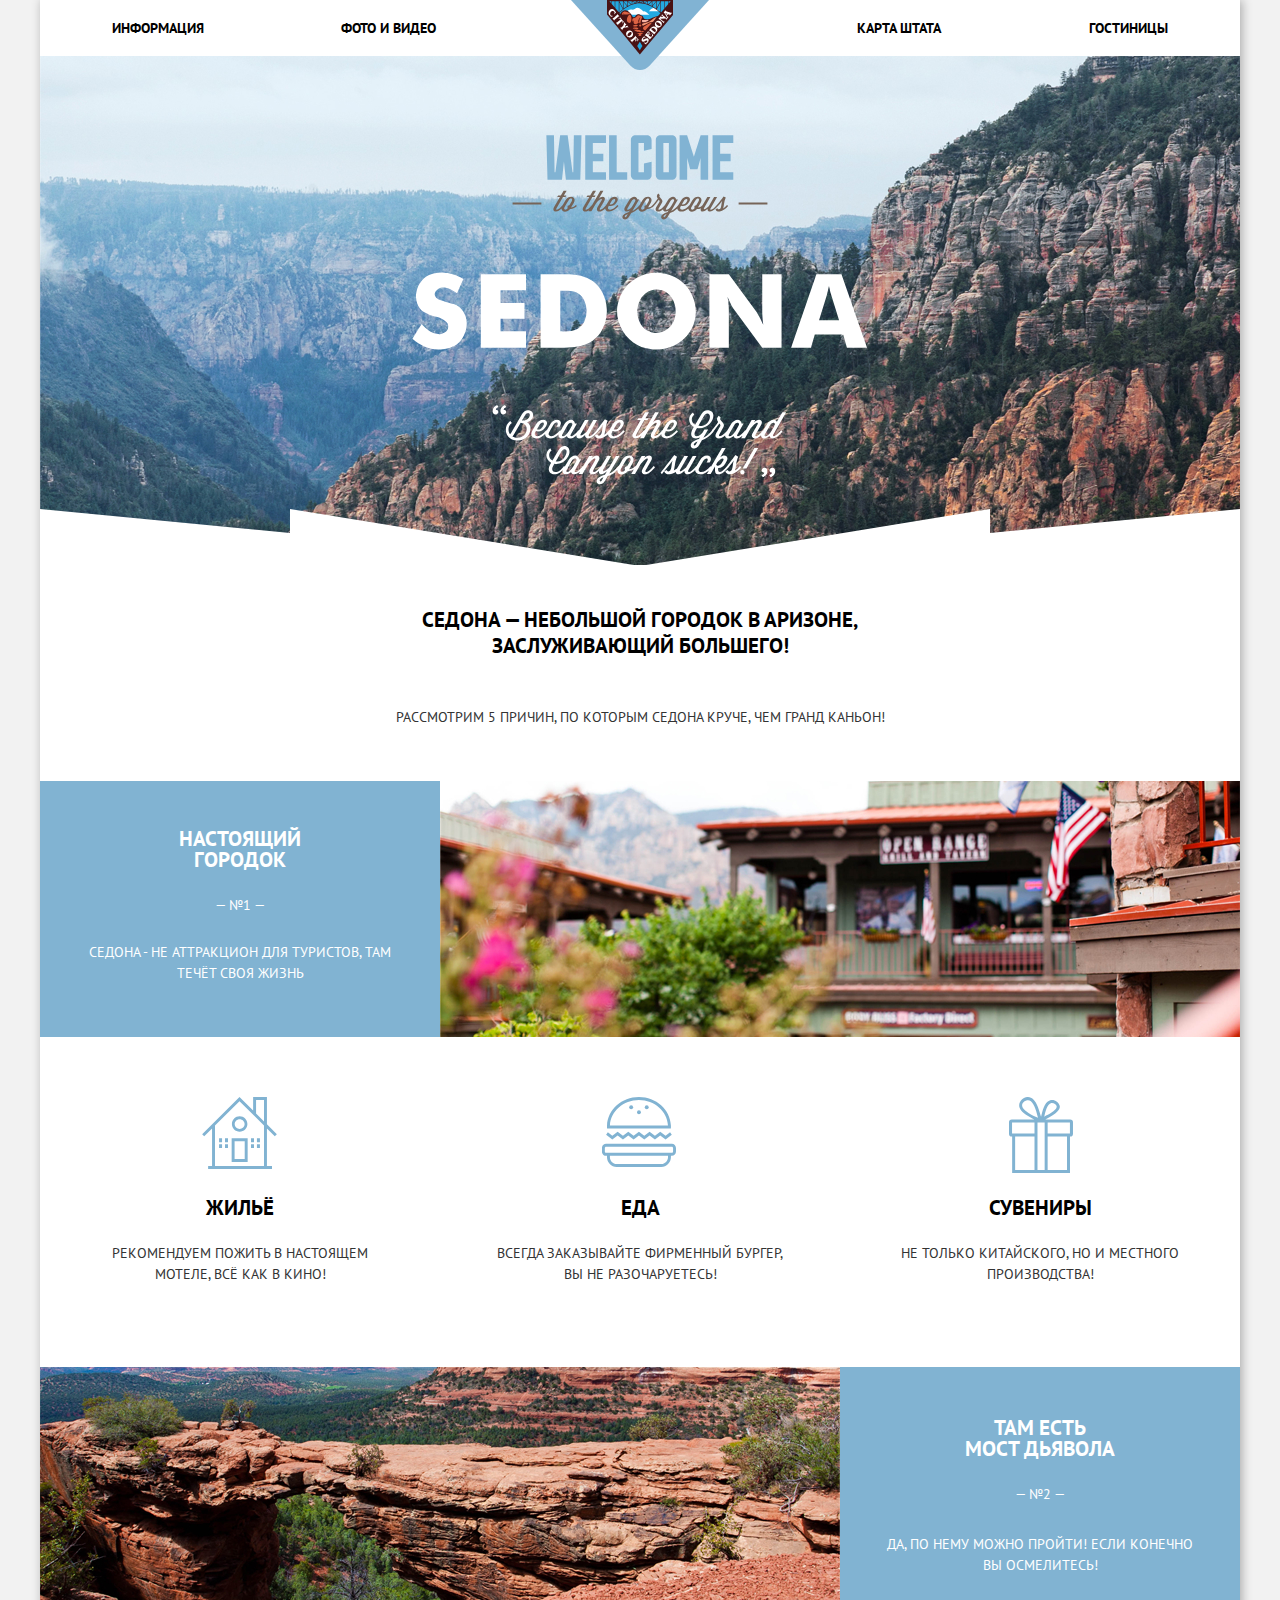
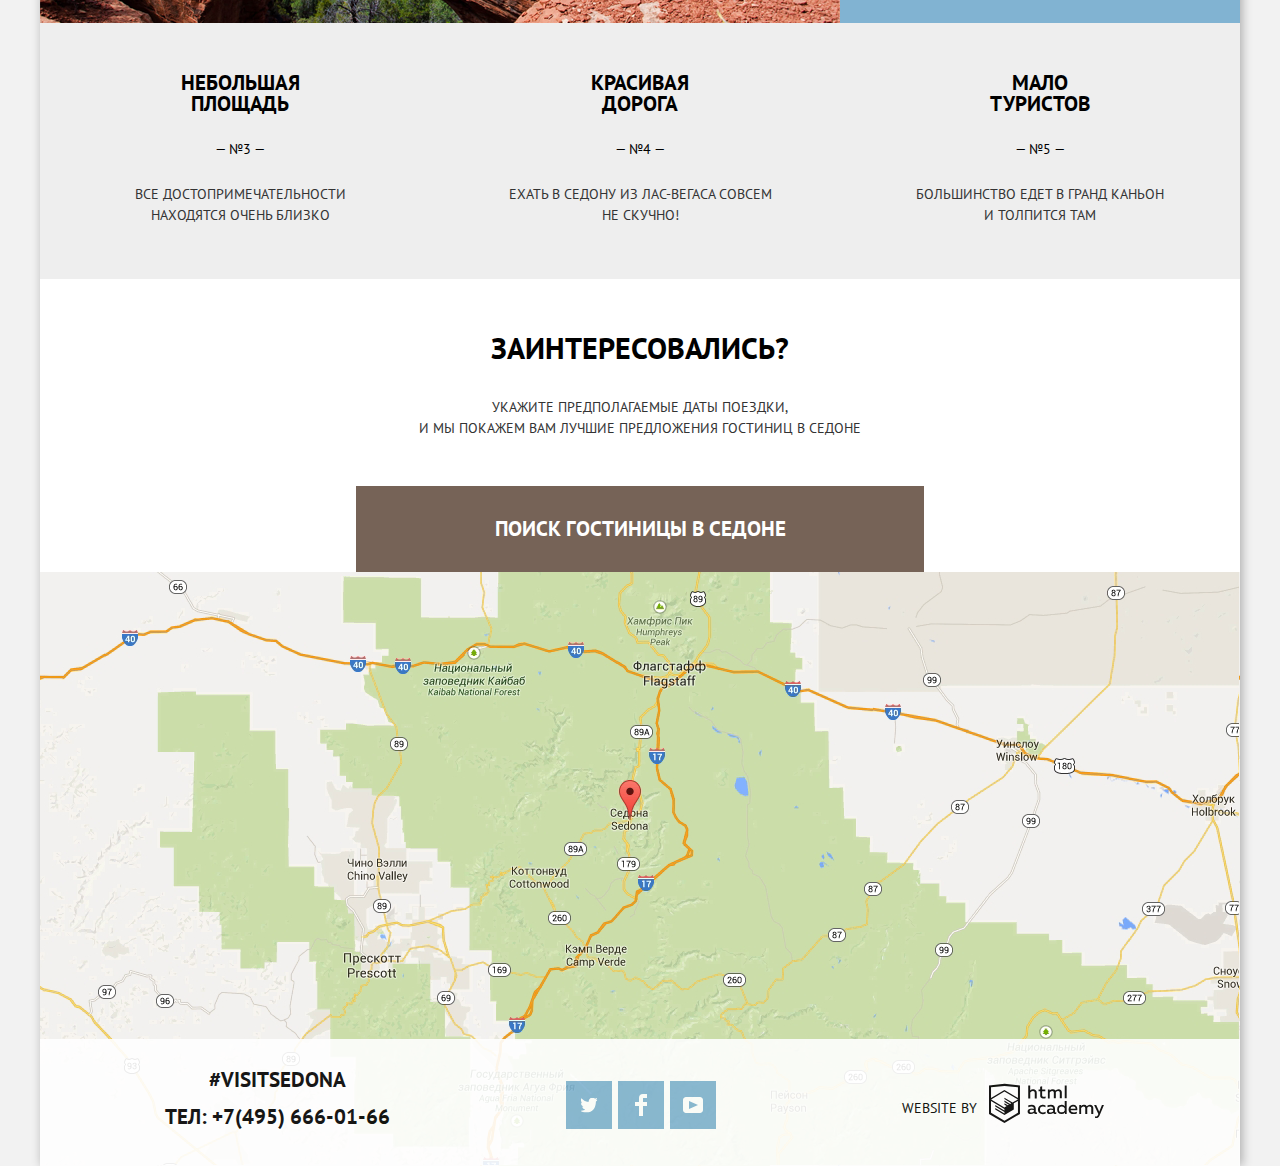
==== commit 1b193df4: "Подготовка в защите" ====
--- a/index.html
+++ b/index.html
@@ -1,226 +1,206 @@
 <!DOCTYPE html>
 <html class="page" lang="ru">
-  <head>
-    <meta charset="utf-8">
-    <title>HTML Academy: Седона</title>
-    <meta name="description" content="Туристическое агенство Sedona">
-    <meta name="keywords" content="путешествие, отдых, агенство, турист, Аризона, Каньон, Седона, тур">
-    <link href="https://fonts.googleapis.com/css2?family=PT+Sans:ital,wght@0,400;0,700;1,400;1,700&display=swap" rel="stylesheet">
-    <link href="css/normalize.css" rel="stylesheet">
-    <link href="css/style.min.css" rel="stylesheet">
-  </head>
-  <body class="page-body">
-    <div class="page-container">
-      <header class="main-header">
-        <nav class="main-navigation">
-          <a class="main-header-logo">
-            <img src="img/logo-sedona.svg" width="138" height="70" alt="Логотип SEDONA">
-          </a>
-          <ul class="site-navigation">
-            <li class="menu-item">
-              <a href="">Информация</a>
-            </li>
-            <li class="menu-item">
-              <a href="">Фото и видео</a>
-            </li>
-            <li class="menu-item">
-              <a href="">Карта штата</a>
-            </li>
-            <li class="menu-item">
-              <a href="catalog.html">Гостиницы</a>
-            </li>
-          </ul>
-        </nav>
-      </header>
-      <main>
-        <div class="main-background">
-          <img src="img/intro-welcome.svg" width="456" height="351" class="intro-welcome"
-            alt="Добро пожаловать в Седону!">
-        </div>
-        <h1 class="about-sedona">Седона — небольшой городок в Аризоне, <br>
-          заслуживающий большего!</h1>
-        <section class="features">
-          <h2 class="visually-hidden">Преимущества</h2>
-          <p class="five-reasons">Рассмотрим 5 причин, по которым Седона круче, чем Гранд Каньон!</p>
-          <ul class="advantages-list">
-            <li class="counter">
-              <div class="container-for-image">
-                <div class="place">
-                  <h3 class="in-city">Настоящий<br>городок</h3>
-                  <p class="description-city">Седона - не аттракцион для туристов, там<br>
-                    течёт своя жизнь</p>
-                </div>
-                <img src="img/city.jpg" width="800" height="256" alt="Городок Седона">
-              </div>
-              <ul class="advantages-list">
-                <li class="feature-item">
-                  <svg xmlns="http://www.w3.org/2000/svg" width="75" height="72" class="item-icons" viewBox="0 0 75 72">
-                    <g fill="#81B3D2">
-                      <path d="M29.656 65.033h16V41.21h-16v23.823zm2.937-20.899h10.125V62.11H32.593V44.134z" />
-                      <path
-                        d="M72.771 39.253l2.076-2.068-9.908-9.865V0H51.127v13.567L37.5 0 .152 37.185l2.077 2.068 7.832-7.795v37.618H6.124V72h63.875v-2.924H64.94V31.458l7.831 7.795zM62.002 69.076H12.999V28.534L37.5 4.149l24.502 24.385v40.542zm0-44.682l-7.938-7.902V2.924h7.938v21.47z" />
-                      <path
-                        d="M29.906 27.08c0 4.261 3.47 7.713 7.75 7.713 4.279 0 7.75-3.452 7.75-7.713 0-4.259-3.471-7.713-7.75-7.713-4.281 0-7.75 3.454-7.75 7.713zm7.75-4.945c2.744 0 4.969 2.214 4.969 4.945 0 2.732-2.225 4.948-4.969 4.948-2.746 0-4.97-2.216-4.97-4.948 0-2.731 2.225-4.945 4.97-4.945zM17.061 41.21h3v3.919h-3zM22.999 41.21h3v3.919h-3zM17.061 47.182h3v3.919h-3zM22.999 47.182h3v3.919h-3zM48.998 41.21h3v3.919h-3zM54.936 41.21h3v3.919h-3zM48.998 47.182h3v3.919h-3zM54.936 47.182h3v3.919h-3z" />
-                    </g>
-                  </svg>
-                  <h3 class="categories house">Жильё</h3>
-                  <p class="description-categories">Рекомендуем пожить в настоящем<br>мотеле, всё как в кино!</p>
-                </li>
-                <li class="feature-item">
-                  <svg xmlns="http://www.w3.org/2000/svg" width="74" height="70" class="item-icons" viewBox="0 0 74 70">
-                    <g fill="#81B3D2">
-                      <path
-                        d="M69.854 46.71H4.051c-2.274 0-4.135 1.94-4.135 4.313v3.504c0 2.372 1.861 4.313 4.135 4.313h.93v1.053c0 5.536 4.341 10.065 9.648 10.065h44.646c5.306 0 9.648-4.529 9.648-10.065V58.84h.93c2.274 0 4.135-1.941 4.135-4.313v-3.504c0-2.373-1.86-4.313-4.134-4.313zm-3.848 13.184c0 3.871-3.019 7.021-6.73 7.021H14.629c-3.711 0-6.731-3.15-6.731-7.021v-1.053h58.107v1.053zm5.065-5.367c0 .688-.558 1.271-1.218 1.271H4.051c-.66 0-1.217-.582-1.217-1.271v-3.504c0-.688.558-1.271 1.217-1.271h65.802c.66 0 1.218.582 1.218 1.271v3.504zM15.634 38.406l5.323 4.059 5.326-4.059 5.328 4.059 5.328-4.059 5.328 4.059 5.329-4.059 5.327 4.059 5.33-4.06 5.336 4.059 6.194-4.712-1.72-2.459-4.474 3.403-5.336-4.057-5.33 4.056-5.327-4.057-5.329 4.057-5.328-4.057-5.328 4.057-5.328-4.057-5.325 4.057-5.323-4.057-5.327 4.057-4.467-3.401-1.721 2.457 6.188 4.714zM7.978 31.544H68.855c.041-.619.069-1.241.069-1.87 0-.394-.016-.783-.032-1.173C68.227 12.657 54.186 0 36.952 0 19.719 0 5.677 12.657 5.013 28.501c-.017.39-.032.78-.032 1.173 0 .629.028 1.251.07 1.87h2.927zM36.952 3.043c15.591 0 28.35 11.316 29.021 25.458H7.931c.673-14.142 13.43-25.458 29.021-25.458z" />
-                      <ellipse cx="36.952" cy="15.26" rx="1.945" ry="2.03" />
-                      <ellipse cx="29.172" cy="10.23" rx="1.946" ry="2.03" />
-                      <ellipse cx="44.732" cy="10.23" rx="1.946" ry="2.03" />
-                    </g>
-                  </svg>
-                  <h3 class="categories food">Еда</h3>
-                  <p class="description-categories">Всегда заказывайте фирменный бургер,<br>вы не разочаруетесь!</p>
-                </li>
-                <li class="feature-item">
-                  <svg xmlns="http://www.w3.org/2000/svg" width="64" height="76" class="item-icons" viewBox="0 0 64 76">
-                    <path fill-rule="evenodd" clip-rule="evenodd" fill="#81B3D2"
-                      d="M61.097 22.501H36.312C50.125 15.602 51.229 11.25 50.72 8.816c-1.162-3.963-5.692-7.023-10.002-5.407-5.569 2.089-7.137 10.388-8.644 16.387-1.924-6.07-3.784-13.814-8.136-17.737C22.677.921 20.843-.205 18.175.031c-4.026.356-9.802 5.382-7.458 10.981 2.251 5.378 9.687 8.777 14.578 11.489H2.879A2.882 2.882 0 0 0 0 25.37v11.322a2.882 2.882 0 0 0 2.879 2.869h.274V76h57.841V39.561h.103a2.882 2.882 0 0 0 2.88-2.869V25.37a2.882 2.882 0 0 0-2.88-2.869zM42.413 5.944c2.103-.31 4.982 1.299 5.255 3.209.393 2.756-3.4 5.255-5.086 6.421-2.523 1.744-4.928 2.643-7.287 4.055.884-3.69 2.549-13.011 7.118-13.685zm-22.882 9.968c-2.225-1.485-6.544-4.431-6.44-7.771.112-3.595 5.743-6.57 8.814-3.886 3.856 3.371 5.713 11.105 7.119 16.557-3.249-1.539-6.328-2.788-9.493-4.9zm5.972 57.114H6.136V39.561h19.368v33.465zm0-36.502H3.046V25.538h22.457v10.986zm10.157 0v36.503h-7.174V25.538h7.174v10.986zm22.351 36.502H38.644V39.561h19.367v33.465zm2.92-36.502H38.644V25.538h22.287v10.986z" />
-                  </svg>
-                  <h3 class="categories souvenirs">Сувениры</h3>
-                  <p class="description-categories">Не только китайского, но и местного<br>производства!</p>
-                </li>
-              </ul>
-            </li>
-            <li class="bridge">
-              <div class="container-for-image">
-                <div class="place">
-                  <h3 class="in-city">Там есть<br>мост дьявола</h3>
-                  <p class="description-city">Да, по нему можно пройти! Если конечно<br>вы осмелитесь!</p>
-                </div>
-                <img src="img/bridge.jpg" width="800" height="256" alt="Городок Седона">
-              </div>
-            </li>
-            <li class="feature-item additional-advantages">
-              <h3 class="categories characteristics">Небольшая<br>площадь</h3>
-              <p class="description-characteristics">Все достопримечательности<br>находятся очень близко</p>
-            </li>
-            <li class="feature-item additional-advantages">
-              <h3 class="categories characteristics">Красивая<br>дорога</h3>
-              <p class="description-characteristics">Ехать в Седону из Лас-Вегаса совсем<br>не скучно!</p>
-            </li>
-            <li class="feature-item additional-advantages">
-              <h3 class="categories characteristics">Мало<br>туристов</h3>
-              <p class="description-characteristics">Большинство едет в Гранд Каньон<br>и толпится там</p>
-            </li>
-          </ul>
-        </section>
-        <p class="interested">Заинтересовались?</p>
-        <p class="deal">Укажите предполагаемые даты поездки, <br>
-          И мы покажем вам лучшие предложения гостиниц в Седоне</p>
-        <div class="interested">
-          <button type="button" id="search-hotel" class="search-hotel" aria-label="Кнопка поиска гостиницы в Седоне">Поиск гостиницы в Седоне</button>
-        </div>
-        <div class="map">
-          <form action="https://echo.htmlacademy.ru/courses" method="post" class="form-search">
-            <p class="visually-hidden">Поиск гостиницы в Седоне</p>
-            <fieldset class="fieldset-search">
-              <div class="fieldset-group first-group">
-                <label for="date" class="label-in-form first-label">Дата заезда:</label>
-                <p class="input-wrapper">
-                  <input type="text" class="date-age" name="date" id="date" placeholder="Введите дату заезда"
-                    value="24 апреля 2017">
-                  <button type="button" name="calendar" id="calendar" class="calendar" aria-label="Календарь">
-                    <svg class="icon-calendar" width="21" height="23" viewBox="0 0 21 23" fill="none" xmlns="http://www.w3.org/2000/svg">
-                      <path d="M16.406 3.02498H19.251C20.217 3.02498 21 3.84698 21 4.86198V21.164C21 22.179 20.217 23 19.251 23H1.75C0.784 23 0 22.179 0 21.164V4.86198C0 3.84698 0.784 3.02498 1.75 3.02498H4.593V1.64798C4.593 1.26698 4.887 0.958984 5.25 0.958984C5.612 0.958984 5.906 1.26698 5.906 1.64798V3.02498H9.844V1.64798C9.844 1.26698 10.138 0.958984 10.501 0.958984C10.862 0.958984 11.156 1.26698 11.156 1.64798V3.02498H15.094V1.64798C15.094 1.26698 15.387 0.958984 15.75 0.958984C16.112 0.958984 16.406 1.26698 16.406 1.64798V3.02498ZM19.5646 21.484C19.6466 21.3979 19.691 21.2828 19.688 21.164H19.689V4.86198C19.689 4.60898 19.493 4.40298 19.252 4.40298H16.407V5.78098C16.407 6.16198 16.113 6.46998 15.751 6.46998C15.388 6.46998 15.095 6.16198 15.095 5.78098V4.40298H11.157V5.78098C11.157 6.16198 10.863 6.46998 10.502 6.46998C10.139 6.46998 9.845 6.16198 9.845 5.78098V4.40298H5.907V5.78098C5.907 6.16198 5.613 6.46998 5.251 6.46998C4.888 6.46998 4.594 6.16198 4.594 5.78098V4.40298H1.75C1.50263 4.40953 1.30696 4.61458 1.312 4.86198V21.164C1.30696 21.4114 1.50263 21.6164 1.75 21.623H19.251C19.3698 21.6201 19.4826 21.5701 19.5646 21.484Z"/> 
-                      <path d="M4.59399 9.2251H7.21899V11.2911H4.59399V9.2251ZM4.59399 12.6681H7.21899V14.7351H4.59399V12.6681ZM7.21899 16.1121H4.59399V18.1781H7.21899V16.1121ZM9.18799 16.1121H11.813V18.1781H9.18799V16.1121ZM11.813 12.6681H9.18799V14.7351H11.813V12.6681ZM9.18799 9.2251H11.813V11.2911H9.18799V9.2251ZM16.406 16.1121H13.781V18.1781H16.406V16.1121ZM13.781 12.6681H16.406V14.7351H13.781V12.6681ZM16.406 9.2251H13.781V11.2911H16.406V9.2251Z" />
-                    </svg>
-                  </button>
+
+<head>
+  <meta charset="utf-8">
+  <title>HTML Academy: Седона</title>
+  <meta name="description" content="Туристическое агенство Sedona">
+  <meta name="keywords" content="путешествие, отдых, агенство, турист, Аризона, Каньон, Седона, тур">
+  <link href="https://fonts.googleapis.com/css2?family=PT+Sans:ital,wght@0,400;0,700;1,400;1,700&display=swap"
+    rel="stylesheet">
+  <link href="css/normalize.css" rel="stylesheet">
+  <link href="css/style.css" rel="stylesheet">
+</head>
+
+<body class="page-body">
+  <div class="page-container">
+    <header class="main-header">
+      <nav class="main-navigation">
+        <a class="main-header-logo">
+          <img src="img/logo-sedona.svg" width="138" height="70" alt="Логотип SEDONA">
+        </a>
+        <ul class="site-navigation">
+          <li class="menu-item">
+            <a href="">Информация</a>
+          </li>
+          <li class="menu-item">
+            <a href="">Фото и видео</a>
+          </li>
+          <li class="menu-item">
+            <a href="">Карта штата</a>
+          </li>
+          <li class="menu-item">
+            <a href="catalog.html">Гостиницы</a>
+          </li>
+        </ul>
+      </nav>
+    </header>
+    <main class="main">
+      <div class="main-background">
+        <img src="img/intro-welcome.svg" width="456" height="351" class="intro-welcome"
+          alt="Добро пожаловать в Седону!">
+      </div>
+      <h1 class="about-sedona">Седона — небольшой городок в Аризоне, <br>
+        заслуживающий большего!</h1>
+      <section class="features">
+        <h2 class="visually-hidden">Преимущества</h2>
+        <p class="five-reasons">Рассмотрим 5 причин, по которым Седона круче, чем Гранд Каньон!</p>
+        <ul class="advantages-list">
+          <li class="counter city-image">
+            <div class="place">
+              <h3 class="in-city">Настоящий<br>городок</h3>
+              <p class="description-city">Седона - не аттракцион для туристов, там<br>
+                течёт своя жизнь</p>
+            </div>
+            <img src="img/city.jpg" width="800" height="256" alt="Городок Седона">
+            <ul class="advantages-list">
+              <li class="feature-item accommodation">
+                <h3 class="categories house">Жильё</h3>
+                <p class="description-categories">Рекомендуем пожить в настоящем<br>мотеле, всё как в кино!</p>
+              </li>
+              <li class="feature-item food">
+                <h3 class="categories">Еда</h3>
+                <p class="description-categories">Всегда заказывайте фирменный бургер,<br>вы не разочаруетесь!</p>
+              </li>
+              <li class="feature-item souvenirs">
+                <h3 class="categories">Сувениры</h3>
+                <p class="description-categories">Не только китайского, но и местного<br>производства!</p>
+              </li>
+            </ul>
+          </li>
+          <li class="bridge city-image">
+            <div class="place">
+              <h3 class="in-city bridge-info">Там есть<br>мост дьявола</h3>
+              <p class="description-city bridge-info">Да, по нему можно пройти! Если конечно<br>вы осмелитесь!</p>
+            </div>
+            <img src="img/bridge.jpg" width="800" height="256" alt="Городок Седона">
+          </li>
+          <li class="additional-advantages">
+            <h3 class="categories characteristics">Небольшая<br>площадь</h3>
+            <p class="description-characteristics">Все достопримечательности<br>находятся очень близко</p>
+          </li>
+          <li class="additional-advantages">
+            <h3 class="categories characteristics">Красивая<br>дорога</h3>
+            <p class="description-characteristics">Ехать в Седону из Лас-Вегаса совсем<br>не скучно!</p>
+          </li>
+          <li class="additional-advantages">
+            <h3 class="categories characteristics">Мало<br>туристов</h3>
+            <p class="description-characteristics">Большинство едет в Гранд Каньон<br>и толпится там</p>
+          </li>
+        </ul>
+      </section>
+      <p class="interested">Заинтересовались?</p>
+      <p class="deal">Укажите предполагаемые даты поездки, <br>
+        И мы покажем вам лучшие предложения гостиниц в Седоне</p>
+      <div class="interested interested-button">
+        <button type="button" id="search-hotel" class="search-hotel" aria-label="Кнопка поиска гостиницы в Седоне">Поиск
+          гостиницы в Седоне</button>
+      </div>
+      <div class="map">
+        <form action="https://echo.htmlacademy.ru/courses" method="post" class="form-search">
+          <p class="visually-hidden">Поиск гостиницы в Седоне</p>
+          <fieldset class="fieldset-search">
+            <legend class="visually-hidden">Дата заезда и выезда</legend>
+            <div class="fieldset-group">
+              <label for="date" class="label-in-form first-label">Дата заезда:</label>
+              <input type="text" class="date-age date-input" name="date" id="date" placeholder="Введите дату заезда"
+                value="24 апреля 2017">
+              <button type="button" name="calendar" id="calendar" class="calendar" aria-label="Календарь">
+                <svg class="icon-calendar" width="21" height="23" viewBox="0 0 21 23" fill="none"
+                  xmlns="http://www.w3.org/2000/svg">
+                  <path
+                    d="M16.406 3.02498H19.251C20.217 3.02498 21 3.84698 21 4.86198V21.164C21 22.179 20.217 23 19.251 23H1.75C0.784 23 0 22.179 0 21.164V4.86198C0 3.84698 0.784 3.02498 1.75 3.02498H4.593V1.64798C4.593 1.26698 4.887 0.958984 5.25 0.958984C5.612 0.958984 5.906 1.26698 5.906 1.64798V3.02498H9.844V1.64798C9.844 1.26698 10.138 0.958984 10.501 0.958984C10.862 0.958984 11.156 1.26698 11.156 1.64798V3.02498H15.094V1.64798C15.094 1.26698 15.387 0.958984 15.75 0.958984C16.112 0.958984 16.406 1.26698 16.406 1.64798V3.02498ZM19.5646 21.484C19.6466 21.3979 19.691 21.2828 19.688 21.164H19.689V4.86198C19.689 4.60898 19.493 4.40298 19.252 4.40298H16.407V5.78098C16.407 6.16198 16.113 6.46998 15.751 6.46998C15.388 6.46998 15.095 6.16198 15.095 5.78098V4.40298H11.157V5.78098C11.157 6.16198 10.863 6.46998 10.502 6.46998C10.139 6.46998 9.845 6.16198 9.845 5.78098V4.40298H5.907V5.78098C5.907 6.16198 5.613 6.46998 5.251 6.46998C4.888 6.46998 4.594 6.16198 4.594 5.78098V4.40298H1.75C1.50263 4.40953 1.30696 4.61458 1.312 4.86198V21.164C1.30696 21.4114 1.50263 21.6164 1.75 21.623H19.251C19.3698 21.6201 19.4826 21.5701 19.5646 21.484Z" />
+                  <path
+                    d="M4.59399 9.2251H7.21899V11.2911H4.59399V9.2251ZM4.59399 12.6681H7.21899V14.7351H4.59399V12.6681ZM7.21899 16.1121H4.59399V18.1781H7.21899V16.1121ZM9.18799 16.1121H11.813V18.1781H9.18799V16.1121ZM11.813 12.6681H9.18799V14.7351H11.813V12.6681ZM9.18799 9.2251H11.813V11.2911H9.18799V9.2251ZM16.406 16.1121H13.781V18.1781H16.406V16.1121ZM13.781 12.6681H16.406V14.7351H13.781V12.6681ZM16.406 9.2251H13.781V11.2911H16.406V9.2251Z" />
+                </svg>
+              </button>
+            </div>
+            <div class="fieldset-group date-back">
+              <label for="date-back" class="label-in-form second-label">Дата выезда:</label>
+              <input type="text" class="date-age date-input" name="date-back" id="date-back"
+                placeholder="Введите дату выезда" value="4 июля 2017">
+              <button type="button" name="calendar" id="calendar-back" class="calendar" aria-label="Календарь">
+                <svg class="icon-calendar" width="21" height="23" viewBox="0 0 21 23" fill="none"
+                  xmlns="http://www.w3.org/2000/svg">
+                  <path
+                    d="M16.406 3.02498H19.251C20.217 3.02498 21 3.84698 21 4.86198V21.164C21 22.179 20.217 23 19.251 23H1.75C0.784 23 0 22.179 0 21.164V4.86198C0 3.84698 0.784 3.02498 1.75 3.02498H4.593V1.64798C4.593 1.26698 4.887 0.958984 5.25 0.958984C5.612 0.958984 5.906 1.26698 5.906 1.64798V3.02498H9.844V1.64798C9.844 1.26698 10.138 0.958984 10.501 0.958984C10.862 0.958984 11.156 1.26698 11.156 1.64798V3.02498H15.094V1.64798C15.094 1.26698 15.387 0.958984 15.75 0.958984C16.112 0.958984 16.406 1.26698 16.406 1.64798V3.02498ZM19.5646 21.484C19.6466 21.3979 19.691 21.2828 19.688 21.164H19.689V4.86198C19.689 4.60898 19.493 4.40298 19.252 4.40298H16.407V5.78098C16.407 6.16198 16.113 6.46998 15.751 6.46998C15.388 6.46998 15.095 6.16198 15.095 5.78098V4.40298H11.157V5.78098C11.157 6.16198 10.863 6.46998 10.502 6.46998C10.139 6.46998 9.845 6.16198 9.845 5.78098V4.40298H5.907V5.78098C5.907 6.16198 5.613 6.46998 5.251 6.46998C4.888 6.46998 4.594 6.16198 4.594 5.78098V4.40298H1.75C1.50263 4.40953 1.30696 4.61458 1.312 4.86198V21.164C1.30696 21.4114 1.50263 21.6164 1.75 21.623H19.251C19.3698 21.6201 19.4826 21.5701 19.5646 21.484Z" />
+                  <path
+                    d="M4.59399 9.2251H7.21899V11.2911H4.59399V9.2251ZM4.59399 12.6681H7.21899V14.7351H4.59399V12.6681ZM7.21899 16.1121H4.59399V18.1781H7.21899V16.1121ZM9.18799 16.1121H11.813V18.1781H9.18799V16.1121ZM11.813 12.6681H9.18799V14.7351H11.813V12.6681ZM9.18799 9.2251H11.813V11.2911H9.18799V9.2251ZM16.406 16.1121H13.781V18.1781H16.406V16.1121ZM13.781 12.6681H16.406V14.7351H13.781V12.6681ZM16.406 9.2251H13.781V11.2911H16.406V9.2251Z" />
+                </svg>
+              </button>
+            </div>
+          </fieldset>
+          <fieldset class="fieldset-search">
+            <legend class="visually-hidden">Взрослые и дети</legend>
+            <div class="fieldset-group">
+              <div class="group-inside">
+                <label for="number-adult" class="label-in-form people-label">Взрослые:</label>
+                <p class="input-second-wrapper">
+                  <button type="button" name="minus-adult" id="minus-adult" class="button-amount minus"
+                    aria-label="Кнопка минуса"></button>
+                  <input type="text" class="date-age people-input" name="number-adult" id="number-adult" value="2">
+                  <button type="button" name="plus-adult" id="plus-adult" class="button-amount plus"
+                    aria-label="Кнопка плюса"></button>
                 </p>
               </div>
-              <div class="fieldset-group second-group">
-                <label for="date-back" class="label-in-form second-label">Дата выезда:</label>
-                <p class="input-wrapper">
-                  <input type="text" class="date-age" name="date-back" id="date-back" placeholder="Введите дату выезда"
-                    value="4 июля 2017">
-                  <button type="button" name="calendar" id="calendar-back" class="calendar" aria-label="Календарь">
-                    <svg class="icon-calendar" width="21" height="23" viewBox="0 0 21 23" fill="none" xmlns="http://www.w3.org/2000/svg">
-                      <path d="M16.406 3.02498H19.251C20.217 3.02498 21 3.84698 21 4.86198V21.164C21 22.179 20.217 23 19.251 23H1.75C0.784 23 0 22.179 0 21.164V4.86198C0 3.84698 0.784 3.02498 1.75 3.02498H4.593V1.64798C4.593 1.26698 4.887 0.958984 5.25 0.958984C5.612 0.958984 5.906 1.26698 5.906 1.64798V3.02498H9.844V1.64798C9.844 1.26698 10.138 0.958984 10.501 0.958984C10.862 0.958984 11.156 1.26698 11.156 1.64798V3.02498H15.094V1.64798C15.094 1.26698 15.387 0.958984 15.75 0.958984C16.112 0.958984 16.406 1.26698 16.406 1.64798V3.02498ZM19.5646 21.484C19.6466 21.3979 19.691 21.2828 19.688 21.164H19.689V4.86198C19.689 4.60898 19.493 4.40298 19.252 4.40298H16.407V5.78098C16.407 6.16198 16.113 6.46998 15.751 6.46998C15.388 6.46998 15.095 6.16198 15.095 5.78098V4.40298H11.157V5.78098C11.157 6.16198 10.863 6.46998 10.502 6.46998C10.139 6.46998 9.845 6.16198 9.845 5.78098V4.40298H5.907V5.78098C5.907 6.16198 5.613 6.46998 5.251 6.46998C4.888 6.46998 4.594 6.16198 4.594 5.78098V4.40298H1.75C1.50263 4.40953 1.30696 4.61458 1.312 4.86198V21.164C1.30696 21.4114 1.50263 21.6164 1.75 21.623H19.251C19.3698 21.6201 19.4826 21.5701 19.5646 21.484Z"/>
-                      <path d="M4.59399 9.2251H7.21899V11.2911H4.59399V9.2251ZM4.59399 12.6681H7.21899V14.7351H4.59399V12.6681ZM7.21899 16.1121H4.59399V18.1781H7.21899V16.1121ZM9.18799 16.1121H11.813V18.1781H9.18799V16.1121ZM11.813 12.6681H9.18799V14.7351H11.813V12.6681ZM9.18799 9.2251H11.813V11.2911H9.18799V9.2251ZM16.406 16.1121H13.781V18.1781H16.406V16.1121ZM13.781 12.6681H16.406V14.7351H13.781V12.6681ZM16.406 9.2251H13.781V11.2911H16.406V9.2251Z"/>
-                    </svg>
-                  </button>
+              <div class="group-inside">
+                <label for="number-kids" class="label-in-form kids-label">Дети:</label>
+                <p class="input-second-wrapper">
+                  <button type="button" name="minus-kids" id="minus-kids" class="button-amount minus"
+                    aria-label="Кнопка минуса"></button>
+                  <input type="text" class="date-age people-input" name="number-kids" id="number-kids" value="0"
+                    required>
+                  <button type="button" name="plus-kids" id="plus-kids" class="button-amount plus"
+                    aria-label="Кнопка плюса"></button>
                 </p>
               </div>
-            </fieldset>
-            <fieldset class="fieldset-search">
-              <div class="fieldset-group">
-                <div class="group-inside">
-                  <label for="number-adult" class="label-in-form people-label">Взрослые:</label>
-                  <p class="input-second-wrapper">
-                    <button type="button" name="minus-adult" id="minus-adult" class="button-amount minus" aria-label="Кнопка минуса"></button>
-                    <input type="text" class="date-age people-input" name="number-adult" id="number-adult" value="2">
-                    <button type="button" name="plus-adult" id="plus-adult" class="button-amount plus" aria-label="Кнопка плюса"></button>
-                  </p>
-                </div>
-                  <div class="group-inside">
-                  <label for="number-kids" class="label-in-form people-label">Дети:</label>
-                  <p class="input-second-wrapper">
-                    <button type="button" name="minus-kids" id="minus-kids" class="button-amount minus" aria-label="Кнопка минуса"></button>
-                    <input type="text" class="date-age people-input" name="number-kids" id="number-kids" value="0" required>
-                    <button type="button" name="plus-kids" id="plus-kids" class="button-amount plus" aria-label="Кнопка плюса"></button>
-                  </p>
-                </div>
-              </div>
-            </fieldset>
-            <button type="submit" class="search" id="search" aria-label="Кнопка &quot;Найти&quot;">Найти</button>
-          </form>
-          <div class="live-map" >
-            <h2 class="visually-hidden">Как до нас добраться</h2>
-            <iframe src="https://www.google.com/maps/embed?pb=!1m18!1m12!1m3!1d52385.18050596735!2d-111.83015794715254!3d34.85437338104664!2m3!1f0!2f0!3f0!3m2!1i1024!2i768!4f13.1!3m3!1m2!1s0x872da132f942b00d%3A0x5548c523fa6c8efd!2z0KHQtdC00L7QvdCwLCDQkNGA0LjQt9C-0L3QsCA4NjMzNiwg0KHQqNCQ!5e0!3m2!1sru!2sil!4v1591721012122!5m2!1sru!2sil" width="1200" height="594" allowfullscreen title="Туристический городок Седона в штате Аризона" class="live-map" aria-hidden="false" tabindex="0">
-            </iframe>
-          </div>
+            </div>
+          </fieldset>
+          <button type="submit" class="search" id="search" aria-label="Кнопка &quot;Найти&quot;">Найти</button>
+        </form>
+        <div class="live-map">
+          <h2 class="visually-hidden">Как до нас добраться</h2>
+          <iframe
+            src="https://www.google.com/maps/embed?pb=!1m18!1m12!1m3!1d52385.18050596735!2d-111.83015794715254!3d34.85437338104664!2m3!1f0!2f0!3f0!3m2!1i1024!2i768!4f13.1!3m3!1m2!1s0x872da132f942b00d%3A0x5548c523fa6c8efd!2z0KHQtdC00L7QvdCwLCDQkNGA0LjQt9C-0L3QsCA4NjMzNiwg0KHQqNCQ!5e0!3m2!1sru!2sil!4v1591721012122!5m2!1sru!2sil"
+            width="1200" height="594" allowfullscreen title="Туристический городок Седона в штате Аризона"
+            class="live-map" aria-hidden="false" tabindex="0">
+          </iframe>
         </div>
-      </main>
-      <footer class="page-footer page-footer-main">
-        <div class="footer-info">
-          <h2 class="hashtag">#VISITSEDONA</h2>
-          <a href="tel:+74956660166" class="tel">Тел: +7(495)666-01-66</a>
-        </div>
-        <ul class="footer-contacts">
-          <li>
-            <a class="social" href="#" aria-label="Твиттер">
-              <svg xmlns="http://www.w3.org/2000/svg" xmlns:xlink="http://www.w3.org/1999/xlink" class="social-icon" width="17" height="15" viewBox="0 0 17 15">
-                <path fill="#FFF" d="M10.95.144c1.685-.496 2.984.27 3.577 1.179.673-.231 1.331-.481 2.011-.708a2.345 2.345 0 0 1-.857 1.768c.685.17 1.304-.491 1.304-.491-.169 1-1.006 1.788-1.563 2.024-.231 6.75-3.175 11.217-10.077 11.082h-.446c-.41 0-4.164-.46-4.898-1.887 2.271.196 3.893-.422 4.693-1.177-.96-.3-2.679-.477-2.979-2.95.349.106.564.228 1.19.119C1.705 8.247.374 7.53.448 5.33c.285.328 1.067.536 1.34.472C1.085 5.561-.182 2.442.894.85c1.818 1.854 3.735 3.606 7.152 3.773C8.254 2.33 9.183.793 10.95.144z"/>
-              </svg>
-            </a>
-          </li>
-          <li>
-            <a class="social" href="#" aria-label="Фейсбук">
-              <svg xmlns="http://www.w3.org/2000/svg" class="social-icon" width="12" height="22" viewBox="0 0 12 22">
-                <path fill="#FFF" d="M12 4V0H8a4 4 0 0 0-4 4v4H0v4h4v10h4V12h4V8H8V4h4z"/>
-              </svg>
-            </a>
-          </li>
-          <li>
-            <a class="social" href="#" aria-label="Ютуб">
-              <svg xmlns="http://www.w3.org/2000/svg" xmlns:xlink="http://www.w3.org/1999/xlink" class="social-icon" width="20" height="16" viewBox="0 0 20 16">
-                <path fill="#FFF" d="M17 0H3C1.35 0 0 1.35 0 3v10c0 1.65 1.35 3 3 3h14c1.65 0 3-1.35 3-3V3c0-1.65-1.35-3-3-3zM6.027 11.998V4.002L15.014 8l-8.987 3.998z"/>
-              </svg>
-            </a>
-          </li>
-        </ul>
-        <div class="footer-website-by">
-          <p class="website-by">Website by &numsp;
-            <a class="copyright-link" href="https://htmlacademy.ru/intensive/htmlcss" aria-label="Ссылка на HTML Academy">
-              <svg id="Layer_1" data-name="Layer 1" class="academy-logo" xmlns="http://www.w3.org/2000/svg"
-                viewBox="0 0 108.08 36.85">
-                <title>logo-htmlacademy-small1</title>
-                <path
-                  d="M44.61,26.88a2,2,0,0,0,.55-0.1v1.33a3.25,3.25,0,0,1-1.18.21,1.67,1.67,0,0,1-1.67-1,4.84,4.84,0,0,1-3.14,1.08c-1.51,0-2.91-.83-2.91-2.55,0-2.13,2-2.79,3.71-2.79a11.08,11.08,0,0,1,2.17.25v-0.3c0-1-.76-1.77-2.19-1.77a7.42,7.42,0,0,0-3,.64v-1.7a10.21,10.21,0,0,1,3.19-.55c2.36,0,3.81,1.12,3.81,3.65v3a0.54,0.54,0,0,0,.49.59h0.17Zm-6.44-1.13A1.35,1.35,0,0,0,39.63,27h0.11a3.39,3.39,0,0,0,2.41-1V24.58a9.72,9.72,0,0,0-1.81-.21c-1,0-2.16.33-2.16,1.38h0Zm12.36-6.11a5,5,0,0,1,2.57.64V22a4.08,4.08,0,0,0-2.3-.7,2.75,2.75,0,1,0,0,5.49,5,5,0,0,0,2.43-.64v1.71a6.27,6.27,0,0,1-2.76.57A4.21,4.21,0,0,1,46,24.51q0-.21,0-0.41a4.32,4.32,0,0,1,4.18-4.46h0.38Zm12.17,7.24a2,2,0,0,0,.55-0.1v1.33a3.25,3.25,0,0,1-1.18.21,1.67,1.67,0,0,1-1.67-1,4.84,4.84,0,0,1-3.14,1.08c-1.51,0-2.91-.83-2.91-2.55,0-2.13,2-2.79,3.71-2.79a11.08,11.08,0,0,1,2.17.25v-0.3c0-1-.76-1.77-2.19-1.77a7.42,7.42,0,0,0-3,.64v-1.7a10.21,10.21,0,0,1,3.19-.55c2.36,0,3.81,1.12,3.81,3.65v3a0.54,0.54,0,0,0,.49.59h0.17Zm-6.44-1.13A1.35,1.35,0,0,0,57.73,27h0.11a3.39,3.39,0,0,0,2.41-1V24.58a9.72,9.72,0,0,0-1.81-.21c-1.06,0-2.16.33-2.16,1.38h0ZM73,16V28.2H71.35V26.88a3.88,3.88,0,0,1-3.19,1.54,4.4,4.4,0,0,1,0-8.78,3.81,3.81,0,0,1,3,1.3V16H73Zm-4.53,5.22a2.76,2.76,0,1,0,0,5.52A2.86,2.86,0,0,0,71.15,25V23A2.91,2.91,0,0,0,68.49,21.27ZM79,19.64c3.31,0,4.46,2.68,3.92,5.09H76.7c0.21,1.5,1.67,2.11,3.19,2.11a6.11,6.11,0,0,0,2.64-.59v1.6a7.14,7.14,0,0,1-3,.57C77,28.42,74.78,27,74.78,24a4.18,4.18,0,0,1,4-4.39H79Zm0.09,1.54a2.28,2.28,0,0,0-2.44,2.1v0.06H81.3A2,2,0,0,0,79.13,21.18Zm5.73,7V19.87h1.65v1a3.81,3.81,0,0,1,2.78-1.27A2.86,2.86,0,0,1,91.89,21a4.12,4.12,0,0,1,2.91-1.33A3.06,3.06,0,0,1,98,23V28.2h-1.9V23.05a1.59,1.59,0,0,0-1.42-1.75H94.42a2.8,2.8,0,0,0-2.07,1.12V28.2h-1.9V23.05A1.59,1.59,0,0,0,89,21.31H88.8a3,3,0,0,0-2.21,1.29v5.63H84.86Zm21.31-8.33h1.9l-3.91,9.46c-0.9,2.17-2.09,2.86-3.35,2.86a4.76,4.76,0,0,1-1.1-.14V30.46a2.86,2.86,0,0,0,.85.12c0.9,0,1.58-.64,2.07-1.9l0.17-.42-4-8.4h2l2.86,6.29ZM38.73,1.46V6.22a3.81,3.81,0,0,1,2.7-1.14,3.25,3.25,0,0,1,3.44,3.4v5.15H43V8.72a1.81,1.81,0,0,0-1.61-2h-0.3a2.93,2.93,0,0,0-2.32,1.39v5.52h-1.9V1.46h1.9ZM49.94,2.31v3h3V6.91h-3v3.81c0,1.1.5,1.46,1.58,1.46a4.49,4.49,0,0,0,1.69-.33v1.6A6.8,6.8,0,0,1,51,13.8a2.55,2.55,0,0,1-2.86-2.74V6.89H46.58V5.26h1.5V2.74Zm5.4,11.31V5.28H57v1A3.81,3.81,0,0,1,59.77,5a2.86,2.86,0,0,1,2.6,1.33A4.12,4.12,0,0,1,65.28,5,3.06,3.06,0,0,1,68.44,8.4v5.21h-1.9V8.46a1.59,1.59,0,0,0-1.42-1.75H64.89a2.8,2.8,0,0,0-2.07,1.12v5.78h-1.9V8.46A1.59,1.59,0,0,0,59.5,6.71H59.27A3,3,0,0,0,57.06,8v5.63H55.34ZM71.17,1.45H73V13.6H71.17V1.45ZM14.71,0H14.55L0,1.54V28.21l14.55,8.66,14.55-8.66V1.54Zm12.5,27.1L14.55,34.64,1.9,27.12V16.18l12.59,7.5V25L5.86,19.9v1.31l8.68,5.21v1.39L5.87,22.65V24l8.68,5.21,8.75-5.24V18.31L27.2,16V27.12Zm0-12.53-3.48,2-1.6,1L14.51,13v1.31L21,18.23H21l-0.14.09-1,.54-5.37-3.2V17l4.24,2.52-1,.67-3.2-1.9v1.31l2.1,1.24L14.5,22.1,2,14.65,14.51,7.11Zm0-1.32L14.49,5.76,1.91,13.25v-10L14.56,1.92,27.21,3.25v10h0Z"
-                  transform="translate(0 -0.02)" />
-              </svg>
-            </a>
-          </p>
-        </div>
-      </footer>
-    </div>
-    <script src="js/search.js"></script>
-  </body>
+      </div>
+    </main>
+    <footer class="page-footer page-footer-main">
+      <div class="footer-info">
+        <h2 class="hashtag">#VISITSEDONA</h2>
+        <a href="tel:+74956660166" class="tel">Тел: +7(495) 666-01-66</a>
+      </div>
+      <ul class="footer-contacts">
+        <li>
+          <a class="social twitter" href="#" aria-label="Твиттер">
+          </a>
+        </li>
+        <li>
+          <a class="social facebook" href="#" aria-label="Фейсбук">
+          </a>
+        </li>
+        <li>
+          <a class="social youtube" href="#" aria-label="Ютуб">
+          </a>
+        </li>
+      </ul>
+      <div class="footer-website-by">Website by &numsp;
+        <a class="copyright-link" href="https://htmlacademy.ru/intensive/htmlcss" aria-label="Ссылка на HTML Academy">
+          <svg id="Layer_1" data-name="Layer 1" class="academy-logo" xmlns="http://www.w3.org/2000/svg"
+            viewBox="0 0 108.08 36.85">
+            <title>logo-htmlacademy-small1</title>
+            <path
+              d="M44.61,26.88a2,2,0,0,0,.55-0.1v1.33a3.25,3.25,0,0,1-1.18.21,1.67,1.67,0,0,1-1.67-1,4.84,4.84,0,0,1-3.14,1.08c-1.51,0-2.91-.83-2.91-2.55,0-2.13,2-2.79,3.71-2.79a11.08,11.08,0,0,1,2.17.25v-0.3c0-1-.76-1.77-2.19-1.77a7.42,7.42,0,0,0-3,.64v-1.7a10.21,10.21,0,0,1,3.19-.55c2.36,0,3.81,1.12,3.81,3.65v3a0.54,0.54,0,0,0,.49.59h0.17Zm-6.44-1.13A1.35,1.35,0,0,0,39.63,27h0.11a3.39,3.39,0,0,0,2.41-1V24.58a9.72,9.72,0,0,0-1.81-.21c-1,0-2.16.33-2.16,1.38h0Zm12.36-6.11a5,5,0,0,1,2.57.64V22a4.08,4.08,0,0,0-2.3-.7,2.75,2.75,0,1,0,0,5.49,5,5,0,0,0,2.43-.64v1.71a6.27,6.27,0,0,1-2.76.57A4.21,4.21,0,0,1,46,24.51q0-.21,0-0.41a4.32,4.32,0,0,1,4.18-4.46h0.38Zm12.17,7.24a2,2,0,0,0,.55-0.1v1.33a3.25,3.25,0,0,1-1.18.21,1.67,1.67,0,0,1-1.67-1,4.84,4.84,0,0,1-3.14,1.08c-1.51,0-2.91-.83-2.91-2.55,0-2.13,2-2.79,3.71-2.79a11.08,11.08,0,0,1,2.17.25v-0.3c0-1-.76-1.77-2.19-1.77a7.42,7.42,0,0,0-3,.64v-1.7a10.21,10.21,0,0,1,3.19-.55c2.36,0,3.81,1.12,3.81,3.65v3a0.54,0.54,0,0,0,.49.59h0.17Zm-6.44-1.13A1.35,1.35,0,0,0,57.73,27h0.11a3.39,3.39,0,0,0,2.41-1V24.58a9.72,9.72,0,0,0-1.81-.21c-1.06,0-2.16.33-2.16,1.38h0ZM73,16V28.2H71.35V26.88a3.88,3.88,0,0,1-3.19,1.54,4.4,4.4,0,0,1,0-8.78,3.81,3.81,0,0,1,3,1.3V16H73Zm-4.53,5.22a2.76,2.76,0,1,0,0,5.52A2.86,2.86,0,0,0,71.15,25V23A2.91,2.91,0,0,0,68.49,21.27ZM79,19.64c3.31,0,4.46,2.68,3.92,5.09H76.7c0.21,1.5,1.67,2.11,3.19,2.11a6.11,6.11,0,0,0,2.64-.59v1.6a7.14,7.14,0,0,1-3,.57C77,28.42,74.78,27,74.78,24a4.18,4.18,0,0,1,4-4.39H79Zm0.09,1.54a2.28,2.28,0,0,0-2.44,2.1v0.06H81.3A2,2,0,0,0,79.13,21.18Zm5.73,7V19.87h1.65v1a3.81,3.81,0,0,1,2.78-1.27A2.86,2.86,0,0,1,91.89,21a4.12,4.12,0,0,1,2.91-1.33A3.06,3.06,0,0,1,98,23V28.2h-1.9V23.05a1.59,1.59,0,0,0-1.42-1.75H94.42a2.8,2.8,0,0,0-2.07,1.12V28.2h-1.9V23.05A1.59,1.59,0,0,0,89,21.31H88.8a3,3,0,0,0-2.21,1.29v5.63H84.86Zm21.31-8.33h1.9l-3.91,9.46c-0.9,2.17-2.09,2.86-3.35,2.86a4.76,4.76,0,0,1-1.1-.14V30.46a2.86,2.86,0,0,0,.85.12c0.9,0,1.58-.64,2.07-1.9l0.17-.42-4-8.4h2l2.86,6.29ZM38.73,1.46V6.22a3.81,3.81,0,0,1,2.7-1.14,3.25,3.25,0,0,1,3.44,3.4v5.15H43V8.72a1.81,1.81,0,0,0-1.61-2h-0.3a2.93,2.93,0,0,0-2.32,1.39v5.52h-1.9V1.46h1.9ZM49.94,2.31v3h3V6.91h-3v3.81c0,1.1.5,1.46,1.58,1.46a4.49,4.49,0,0,0,1.69-.33v1.6A6.8,6.8,0,0,1,51,13.8a2.55,2.55,0,0,1-2.86-2.74V6.89H46.58V5.26h1.5V2.74Zm5.4,11.31V5.28H57v1A3.81,3.81,0,0,1,59.77,5a2.86,2.86,0,0,1,2.6,1.33A4.12,4.12,0,0,1,65.28,5,3.06,3.06,0,0,1,68.44,8.4v5.21h-1.9V8.46a1.59,1.59,0,0,0-1.42-1.75H64.89a2.8,2.8,0,0,0-2.07,1.12v5.78h-1.9V8.46A1.59,1.59,0,0,0,59.5,6.71H59.27A3,3,0,0,0,57.06,8v5.63H55.34ZM71.17,1.45H73V13.6H71.17V1.45ZM14.71,0H14.55L0,1.54V28.21l14.55,8.66,14.55-8.66V1.54Zm12.5,27.1L14.55,34.64,1.9,27.12V16.18l12.59,7.5V25L5.86,19.9v1.31l8.68,5.21v1.39L5.87,22.65V24l8.68,5.21,8.75-5.24V18.31L27.2,16V27.12Zm0-12.53-3.48,2-1.6,1L14.51,13v1.31L21,18.23H21l-0.14.09-1,.54-5.37-3.2V17l4.24,2.52-1,.67-3.2-1.9v1.31l2.1,1.24L14.5,22.1,2,14.65,14.51,7.11Zm0-1.32L14.49,5.76,1.91,13.25v-10L14.56,1.92,27.21,3.25v10h0Z"
+              transform="translate(0 -0.02)" />
+          </svg>
+        </a>
+      </div>
+    </footer>
+    <script src="js/search.min.js"></script>
+  </div>
+</body>
+
 </html>--- a/css/style.css
+++ b/css/style.css
@@ -0,0 +1,1293 @@
+:root {
+  --basic-white: #ffffff;
+  --basic-black: #000000;
+  --light-blue: #81B3D2;
+  --basic-brown: #766357;
+  --basic-gray: #EEEEEE;
+  --dark-gray: #888888;
+  --light-gray: #F2F2F2;
+  --gray: #A9A9A9;
+  --black-logo: #231F20;
+  --light-black: #333333;
+  --gray-ranked: #666666;
+  --gray-point: #ABABAB;
+  --gray-arrow: #CACACA;
+  --hover-brown: #604E43;
+  --dark-brown: #503E33;
+  --basic-blue: #669EC0;
+  --dark-blue: #5496BD;
+  --line-gray: #E5E5E5;
+  --hover-blue: #669EC0;
+  --active-blue: #5496BD;
+  --hover-gray: #EBEBEB;
+  --border-white: #E5E5E5;
+  --menu-current-color: #766357;
+  --disabled-color: #6A6A6A;
+  --scale-color: #d7dcde;
+  --shadow-page-color: rgba(0,0,0,0.3);
+  --transparency-active-color: rgba(255, 255, 255, 0.3);
+  --toggle-shadow-color: rgba(171, 171, 171, 0.3);
+}
+
+body {
+  margin: 0;
+  padding: 0;
+  font-family: "PT Sans", Arial, sans-serif;
+  font-size: 14px;
+  line-height: 21px;
+  font-weight: 400;
+  color: var(--light-black);
+  text-transform: uppercase;
+  background-color: var(--light-gray);
+  background-position: top center;
+  background-repeat: no-repeat;
+}
+
+a {
+  text-decoration: none;
+}
+
+img {
+  max-width: 100%;
+  height: auto;
+}
+
+.list-reset {
+  margin: 0;
+  padding: 0;
+  list-style: none;
+}
+
+.main {
+  background-color: var(--basic-white);
+}
+
+.main-navigation {
+  line-height: 26px;
+  background-color: var(--basic-white);
+  position: relative;
+}
+
+.main-header-logo {
+  width: 138px;
+  height: 70px;
+  position: absolute;
+  top: 0;
+  left: 50%;
+  -webkit-transform: translateX(-50%);
+          transform: translateX(-50%);
+  z-index: 1;
+}
+
+.site-navigation {
+  padding-right: 72px;
+  padding-left: 72px;
+  margin: 0;
+  padding-top: 15px;
+  padding-bottom: 15px;
+  display: flex;
+  justify-content: space-between;
+}
+
+.site-navigation li {
+  width: 299px;
+  box-sizing: border-box;
+  list-style: none;
+  margin: 0;
+}
+
+.menu-item:first-child {
+  width: 228px;
+}
+
+.menu-item:last-child {
+  width: 226px;
+}
+
+.site-navigation li:nth-child(1),
+.site-navigation li:nth-child(2) {
+  text-align: left;
+}
+
+.site-navigation li:nth-child(3),
+.site-navigation li:nth-child(4) {
+  text-align: right;
+}
+
+.site-navigation a {
+  color: var(--basic-black);
+  font-weight: 700;
+}
+
+.site-navigation a:hover,
+.site-navigation a:focus {
+  background-color: var(--basic-white);
+  color: var(--basic-black);
+}
+
+.main-background {
+  background-color: var(--basic-black);
+  background-image: url("../img/main-background.jpg");
+  width: 1200px;
+  height: 509px;
+  text-align: center;
+  position: relative;
+}
+
+.main-background::after {
+  content: "";
+  display: block;
+  bottom: -1px;
+  position: absolute;
+  width: 1200px;
+  height: 57px;
+  background-image: url("data:image/svg+xml,%3Csvg xmlns='http://www.w3.org/2000/svg' width='1200' height='59' preserveAspectRatio='none' viewBox='0 0 1200 59'%3E%3Cpath d='M0 57V0l250 24V0l350 57L950 0v24l250-24v57H0z' fill='%23fff'/%3E%3C/svg%3E%0A");
+}
+
+.intro-welcome {
+  margin-top: 79px;
+}
+
+.about-sedona,
+.tel,
+.found {
+  font-size: 21px;
+  line-height: 26px;
+  font-weight: 700;
+  text-align: center;
+  color: var(--basic-black);
+}
+
+.about-sedona {
+  margin-top: 42px;
+  margin-bottom: 45px;
+}
+
+.visually-hidden {
+  position: absolute;
+  clip: rect(1px, 1px, 1px, 1px);
+  padding: 0;
+  border: 0;
+  height: 1px;
+  width: 1px;
+  overflow: hidden;
+}
+
+.five-reasons {
+  line-height: 26px;
+  text-align: center;
+  margin-bottom: 51px;
+}
+
+.in-city {
+  color: var(--basic-white);
+  font-size: 21px;
+}
+
+.counter {
+  counter-reset: list-of-benefits;
+}
+
+.in-city::after,
+.characteristics::after {
+  display: block;
+  padding-top: 25px;
+  width: 100%;
+  counter-increment: list-of-benefits;
+  content: "— №" counter(list-of-benefits) " —";
+  font-size: 14px;
+  line-height: 21px;
+  font-weight: 400;
+}
+
+.place {
+  background-color: var(--light-blue);
+  width: 400px;
+  text-align: center;
+  padding-top: 26px;
+}
+
+.description-city {
+  color: var(--basic-white);
+  margin-top: 26px;
+}
+
+.categories {
+  font-weight: 700;
+  font-size: 21px;
+  color: var(--basic-black);
+  margin: 0;
+}
+
+.interested {
+  font-size: 30px;
+  line-height: 24px;
+  color: var(--basic-black);
+  font-weight: 700;
+  margin-top: 57px;
+  text-align: center;
+}
+
+.interested-button {
+  margin-top: 47px;
+}
+
+.deal {
+  text-align: center;
+  padding-top: 7px;
+  margin: 0;
+}
+
+.search-hotel {
+  color: var(--basic-white);
+  line-height: 26px;
+  font-size: 21px;
+  font-weight: 700;
+  border: none;
+  background-color: var(--basic-brown);
+  text-transform: inherit;
+  width: 568px;
+  font-family: inherit;
+  text-align: center;
+  margin: 0 auto;
+  padding-top: 30px;
+  padding-bottom: 30px;
+}
+
+.date-age {
+  color: var(--basic-black);
+  font-weight: 700;
+  line-height: 26px;
+  text-transform: inherit;
+  border: none;
+  background-color: var(--light-gray);
+  width: 100%;
+  min-height: 38px;
+  box-sizing: border-box;
+  border: 2px solid var(--light-gray);
+  width: 346px;
+}
+
+.date-age:first-child {
+  padding-left: 13px;
+}
+
+.date-input {
+  padding-left: 11px;
+}
+
+.people-input {
+  text-align: center;
+  width: 114px;
+}
+
+.label-in-form {
+  color: var(--basic-black);
+  font-weight: 700;
+  line-height: 26px;
+}
+
+.people-label {
+  padding-right: 41px;
+}
+
+.kids-label {
+  padding-left: 52px;
+  padding-right: 27px;
+}
+
+.first-label {
+  padding-right: 23px;
+}
+
+.second-label {
+  padding-right: 20px;
+}
+
+.search {
+  font-size: 21px;
+  line-height: 26px;
+  font-weight: 700;
+  color: var(--basic-white);
+  text-transform: inherit;
+  border: none;
+  background-color: var(--light-blue);
+  width: 458px;
+  padding-top: 16px;
+  padding-bottom: 16px;
+  margin-top: 11px;
+}
+
+.hashtag {
+  font-size: 21px;
+  line-height: 26px;
+  font-weight: 700;
+  color: var(--basic-black);
+  padding-top: 28px;
+  padding-bottom: 11px;
+  padding-left: 61px;
+  margin: 0;
+}
+
+.tel {
+  padding-left: 61px;
+}
+
+.footer-contacts {
+  list-style: none;
+  margin: 0 auto;
+  display: flex;
+  padding: 0;
+  margin: 0;
+  width: 100%;
+  justify-content: center;
+}
+
+.social {
+  position: relative;
+  background-color: var(--light-blue);
+  width: 46px;
+  height: 48px;
+  display: block;
+  text-align: center;
+}
+
+.social::before {
+  content: "";
+  display: block;
+  position: absolute;
+  background-repeat: no-repeat;
+  top: 50%;
+  left: 50%;
+  -webkit-transform: translate(-50%, -50%);
+          transform: translate(-50%, -50%);
+}
+
+.twitter::before {
+  background-image: url("../img/twitter.svg");
+  width: 17px;
+  height: 15px;
+}
+
+.facebook::before {
+  background-image: url("../img/fb-icon.svg");
+  width: 12px;
+  height: 22px;
+}
+
+.youtube::before {
+  background-image: url("../img/youtube.svg");
+  width: 20px;
+  height: 16px;
+}
+
+.social:active .social-icon {
+  opacity: 0.3;
+}
+
+.social:hover {
+  background-color: var(--hover-blue);
+}
+
+.social:active {
+  background-color: var(--active-blue);
+  color: var(--transparency-active-color);
+}
+
+.footer-contacts li {
+  margin-left: 6px;
+  text-align: center;
+}
+
+.city-art {
+  background-image: url("../img/city.jpg");
+}
+
+.top-section {
+  background-color: var(--basic-black);
+  background-image: url("../img/background.jpg");
+  background-size: cover;
+  width: 1200px;
+  min-height: 217px;
+  background-repeat: no-repeat;
+  color: var(--basic-white);
+  text-align: center;
+}
+
+.categories-catalog,
+.price-in-day {
+  font-size: 16px;
+  font-weight: 700;
+}
+
+.price-in-day {
+  text-align: start;
+  padding-bottom: 11px;
+}
+
+.checkbox-list,
+.catalog-list {
+  list-style: none;
+}
+
+.catalog-list {
+  position: relative;
+}
+
+.checkbox-list li {
+  text-align: start;
+  padding-bottom: 22px;
+}
+
+.checkbox-list {
+  padding-top: 26px;
+}
+
+.checkbox-icon {
+  fill: var(--basic-white);
+  margin-right: 15px;
+}
+
+.check {
+  display: flex;
+  align-items: center;
+}
+
+.filter-input-checkbox:checked + .checkbox-icon .checkbox-on {
+  opacity: 1;
+}
+
+.filter-input-checkbox:checked + .checkbox-icon .checkbox-off {
+  opacity: 0;
+}
+
+.filter-input-checkbox + .checkbox-icon .checkbox-on {
+  opacity: 0;
+}
+
+.filter-input-checkbox + .checkbox-icon .checkbox-off {
+  opacity: 1;
+}
+
+.filter-input-checkbox:disabled + .checkbox-icon {
+  fill: var(--disabled-color);
+}
+
+.filter-input-checkbox:focus + .checkbox-icon {
+  outline: 2px solid var(--basic-black);
+}
+
+.type-house {
+  text-align: start;
+}
+
+.show-button {
+  color: var(--basic-white);
+  background-color: transparent;
+  border: 2px solid var(--basic-white);
+  border-radius: 2px;
+  width: 137px;
+  min-height: 36px;
+  text-transform: inherit;
+  margin-right: 87px;
+  margin-top: 4px;
+}
+
+.sort-list {
+  list-style: none;
+  display: flex;
+  justify-content: space-between;
+  width: 240px;
+  padding-bottom: 4px;
+}
+
+.sort-container {
+  display: flex;
+  align-items: center;
+  border-bottom: 1px solid var(--line-gray);
+  position: relative;
+}
+
+.found {
+  margin-top: 29px;
+  margin-bottom: 31px;
+  margin-left: 75px;
+  padding: 0;
+}
+
+.sorting {
+  font-size: 12px;
+  line-height: 18px;
+  color: var(--basic-black);
+  margin-left: 50px;
+  padding-bottom: 5px;
+}
+
+.sort-by-type,
+.sort-by-rait {
+  font-size: 12px;
+  line-height: 18px;
+  color: var(--basic-black);
+  opacity: 0.3;
+}
+
+.with-border {
+  border-bottom: 1px dashed var(--light-blue);
+}
+
+.sort-by-price {
+  font-size: 12px;
+  line-height: 18px;
+  color: var(--light-blue);
+}
+
+.name-hotel {
+  font-size: 21px;
+  line-height: 26px;
+  font-weight: 700;
+  margin: 0;
+  padding: 0;
+  max-width: 500px;
+}
+
+.name-hotel a {
+  color: var(--basic-black);
+}
+
+.type-hotel {
+  color: var(--light-black);
+  margin: 0;
+  margin-bottom: 20px;
+  margin-top: 7px;
+}
+
+.price-hotel {
+  margin: 0;
+  margin-bottom: 18px;
+  margin-top: 8px;
+}
+
+.button-inside {
+  font-weight: 700;
+  line-height: 21px;
+  color: var(--basic-white);
+  border: none;
+}
+
+.details {
+  width: 110px;
+  padding: 4px 16px 4px 17px;
+  margin-right: 6px;
+  background-color: var(--light-blue);
+}
+
+.reservation {
+  width: 142px;
+  padding: 4px 17px 4px 16px;
+  background-color: var(--basic-brown);
+}
+
+.rating {
+  color: var(--gray-ranked);
+  background-color: var(--light-gray);
+  width: 110px;
+  min-height: 27px;
+  text-align: center;
+  margin-right: 73px;
+  margin-top: 65px;
+  padding-top: 7px;
+}
+
+.page {
+  height: 100%;
+}
+
+.page-body {
+  min-height: 100%;
+}
+
+.page-container {
+  display: -ms-grid;
+  display: grid;
+  -ms-grid-rows: -webkit-min-content 1fr -webkit-min-content;
+  -ms-grid-rows: min-content 1fr min-content;
+  grid-template-rows: -webkit-min-content 1fr -webkit-min-content;
+  grid-template-rows: min-content 1fr min-content;
+  align-content: start;
+      width: 1200px;
+      margin: 0 auto;
+      box-shadow: 2px 0px 10px 0px var(--shadow-page-color);
+      position: relative;
+}
+
+.advantages-list {
+  width: 1200px;
+  margin: 0;
+  padding: 0;
+  list-style: none;
+  display: flex;
+  flex-wrap: wrap;
+}
+
+.feature-item {
+  width: 400px;
+  text-align: center;
+  outline-offset: -5px;
+  padding-top: 60px;
+}
+
+.feature-item::before {
+  content: "";
+  display: block;
+  width: 75px;
+  height: 72px;
+  background-repeat: no-repeat;
+  margin-left: 162px;
+  padding-bottom: 4px;
+}
+
+.accommodation::before {
+  background-image: url("../img/icon-1.svg");
+}
+
+.food::before {
+  background-image: url("../img/icon-3.svg");
+}
+
+.souvenirs::before {
+  background-image: url("../img/icon-2.svg");
+  margin-left: 169px;
+}
+
+.bridge,
+.in-city {
+  width: 100%;
+}
+
+.bridge {
+  flex-direction: row-reverse;
+}
+
+.bridge-info {
+  padding-top: 3px;
+}
+
+.page-footer {
+  display: -ms-grid;
+  display: grid;
+  -ms-grid-columns: 3;
+  grid-template-columns: 3;
+  background-color: var(--basic-white);
+}
+
+.page-footer-main {
+  background-color: var(--basic-white);
+  opacity: 0.9;
+  position: absolute;
+  width: 100%;
+  left: 0;
+  bottom: 0;
+}
+
+.footer-info {
+  padding-bottom: 36px;
+  -ms-grid-column: 1;
+      grid-column-start: 1;
+  -ms-grid-column-span: 1;
+  grid-column-end: 2;
+  width: 100%;
+  text-align: center;
+}
+
+.footer-contacts {
+  -ms-grid-column: 2;
+      grid-column-start: 2;
+  -ms-grid-column-span: 1;
+  grid-column-end: 3;
+  padding-top: 42px;
+  padding-bottom: 36px;
+  padding-left: 28px;
+}
+
+.footer-website-by {
+  -ms-grid-column: 3;
+      grid-column-start: 3;
+  -ms-grid-column-span: 1;
+  grid-column-end: 4;
+  padding-top: 30px;
+  display: flex;
+  width: 100%;
+  align-items: center;
+  justify-content: center;
+  line-height: 26px;
+  color: var(--basic-black);
+  padding-bottom: 20px;
+  padding-right: 144px;
+}
+
+.map {
+  background-color: var(--basic-black);
+  background-image: url("../img/map.png");
+  position: relative;
+  overflow: hidden;
+}
+
+.live-map {
+  width: 1200px;
+  height: 594px;
+  border: none;
+}
+
+.form-search {
+  position: absolute;
+  background-color: var(--basic-white);
+  left: 50%;
+  -webkit-transform: translateX(-50%);
+          transform: translateX(-50%);
+  width: 568px;
+  box-sizing: border-box;
+  text-align: center;
+  display: none;
+  padding: 55px;
+}
+
+.form-show {
+  display: block;
+  -webkit-animation-duration: 1s;
+          animation-duration: 1s;
+  -webkit-animation-name: bounse;
+          animation-name: bounse;
+  -webkit-animation-timing-function: ease-in-out;
+          animation-timing-function: ease-in-out;
+  -webkit-animation-fill-mode: forwards;
+          animation-fill-mode: forwards;
+}
+
+.form-hide {
+  display: none;
+}
+
+@-webkit-keyframes bounse {
+  0% {
+    -webkit-transform: translate(-50%, -100%);
+            transform: translate(-50%, -100%);
+  }
+
+  100% {
+    -webkit-transform: translate(-50%, 0);
+            transform: translate(-50%, 0);
+  }
+}
+
+@keyframes bounse {
+  0% {
+    -webkit-transform: translate(-50%, -100%);
+            transform: translate(-50%, -100%);
+  }
+
+  100% {
+    -webkit-transform: translate(-50%, 0);
+            transform: translate(-50%, 0);
+  }
+}
+
+.academy-logo {
+  width: 115px;
+  height: 41px;
+}
+
+.container-for-image {
+  display: flex;
+}
+
+.container-for-image:last-child {
+  flex-direction: row-reverse;
+}
+
+.additional-advantages {
+  background-color: var(--basic-gray);
+  margin-bottom: 58px;
+  min-height: 256px;
+  padding: 0;
+  margin: 0;
+  width: 400px;
+  text-align: center;
+  outline-offset: -5px;
+  padding-top: 49px;
+  box-sizing: border-box;
+}
+
+.categories {
+  padding-top: 24px;
+}
+
+.characteristics {
+  padding: 0;
+  margin: 0;
+}
+
+.description-characteristics {
+  box-sizing: border-box;
+  margin: 0;
+  margin-top: 24px;
+}
+
+.description-categories {
+  margin: 0;
+  padding-top: 25px;
+  padding-bottom: 82px;
+}
+
+.item-icons {
+  padding-top: 60px;
+}
+
+.fieldset-search {
+  padding: 0;
+  margin: 0;
+  border: 0;
+}
+
+.search-hotel:hover {
+  background-color: var(--hover-brown);
+}
+
+.search-hotel:active {
+  background-color: var(--dark-brown);
+  color: var(--transparency-active-color);
+}
+
+.search:hover {
+  background-color: var(--basic-blue);
+}
+
+.search:active {
+  background-color: var(--dark-blue);
+  color: var(--transparency-active-color);
+}
+
+.button-amount {
+  color: var(--gray);
+  background-color: var(--light-gray);
+  border: 0;
+  position: absolute;
+  top: 0;
+  width: 40px;
+  height: 100%;
+  margin: 0;
+}
+
+.button-amount:nth-of-type(2) {
+  right: 0;
+}
+
+.button-amount::before,
+.button-amount::after {
+  content: "";
+  position: absolute;
+  top:50%;
+  left: 50%;
+  -webkit-transform: translate(-50%, -50%);
+          transform: translate(-50%, -50%);
+  display: block;
+  background-color: var(--gray);
+}
+
+.plus::before {
+  height: 12px;
+  width:3px;
+}
+
+.plus::after,
+.minus::after {
+  height: 3px;
+  width: 12px;
+}
+
+.button-amount:hover::before,
+.button-amount:hover::after {
+  background-color: var(--basic-black);
+}
+
+.button-amount:hover,
+.button-amount:active {
+  background-color: var(--hover-gray);
+}
+
+.button-amount:active::before,
+.button-amount:active::after {
+  background-color: var(--light-blue);
+}
+
+.catalog-container {
+  display: flex;
+  justify-content: space-between;
+  border-bottom: 1px solid var(--line-gray);
+  padding-top: 27px;
+  padding-left: 73px;
+}
+
+.about-hotel {
+  display: flex;
+  align-items: center;
+  padding-bottom: 26px;
+}
+
+.image-hotel {
+  margin-right: 29px;
+  margin-top: 5px;
+  width: 135px;
+  height: 90px;
+}
+
+.container-hotel {
+  flex-wrap: wrap;
+}
+
+.inside-hotel {
+  display: flex;
+}
+
+.copyright-link:hover .academy-logo {
+  fill: var(--light-blue);
+}
+
+.copyright-link .academy-logo:active {
+  fill: var(--gray);
+}
+
+.fieldset-group {
+  display: flex;
+  align-items: center;
+  position: relative;
+  margin-bottom: 28px;
+}
+
+.date-back {
+  margin-bottom: 18px;
+}
+
+.city-image {
+  display: flex;
+  flex-wrap: wrap;
+}
+
+.group-inside {
+  display: flex;
+  align-items: center;
+}
+
+.second {
+  width: 114px;
+}
+
+.input-wrapper {
+  position: relative;
+  width: 346px;
+}
+
+.input-second-wrapper {
+  position: relative;
+  width: 114px;
+}
+
+.calendar {
+  border: none;
+  position: absolute;
+  outline: none;
+  margin: 0;
+  padding: 0;
+  top: 7px;
+  right: 7px;
+  padding: 1px;
+}
+
+.icon-calendar {
+  fill: var(--gray);
+}
+
+.calendar:focus .icon-calendar {
+  outline: 2px solid var(--basic-black);
+}
+
+.calendar:hover .icon-calendar {
+  fill: var(--basic-black);
+}
+
+.calendar:active .icon-calendar {
+  fill: var(--light-blue);
+}
+
+.group-inside {
+  display: flex;
+}
+
+.filter-item {
+  margin: 0;
+  padding: 0;
+  border: none;
+}
+
+.range-filter {
+  width: 316px;
+}
+
+.range-controls {
+  position: relative;
+  padding-top: 20px;
+  min-height: 33px;
+  padding-left: 5px;
+  border-radius: 5px;
+}
+
+.range-controls .scale {
+  height: 2px;
+  background: var(--scale-color);
+}
+
+.range-controls .bar {
+  width: 80%;
+  height: 2px;
+  background: var(--basic-white);
+}
+
+.range-controls .toggle {
+  position: absolute;
+  top: 16px;
+  left: 0;
+  width: 4px;
+  height: 4px;
+  padding: 0;
+  border: 8px solid var(--basic-white);
+  background-color: var(--gray-point);
+  border-radius: 50%;
+  box-shadow: 0 2px 1px 0 var(--toggle-shadow-color);
+  cursor: pointer;
+  box-sizing: content-box;
+  outline: none;
+}
+
+.toggle:hover {
+  width: 5.50px;
+  height: 5.50px;
+}
+
+.toggle:focus {
+  outline: 1px solid var(--basic-white);
+}
+
+.range-controls .toggle-min {
+  left: 0px;
+  top: 12px;
+}
+
+.range-controls .toggle-max {
+  left: 251px;
+  top: 12px;
+}
+
+.price-controls {
+  border: 2px solid var(--basic-white);
+  display: flex;
+  justify-content: space-between;
+  width: 317px;
+  height: 36px;
+  align-items: center;
+  position: relative;
+  border-radius: 2px;
+  box-sizing: border-box;
+}
+
+.price-controls::before {
+  content: "";
+  position: absolute;
+  top: 50%;
+  left: 50%;
+  -webkit-transform: translate(-50%, -50%);
+          transform: translate(-50%, -50%);
+  display: block;
+  width: 2px;
+  height: 22px;
+  background-color: var(--basic-white);
+}
+
+.fieldset-checkbox {
+  border: none;
+  padding: 0;
+  margin: 0;
+  width: 400px;
+}
+
+.fieldset-checkbox:first-child {
+  width: auto;
+  padding-left: 70px;
+}
+
+.fieldset-checkbox:nth-child(2) {
+  padding-left: 120px;
+}
+
+.fieldset-checkbox:last-child {
+  padding-left: 94px;
+}
+
+.infrastructure {
+  text-align: start;
+}
+
+.form-catalog {
+  display: flex;
+  justify-content: space-around;
+}
+
+.input-price {
+  color: var(--basic-white);
+  text-align: center;
+  background-color: transparent;
+  border: none;
+  width: 53px;
+  padding-right: 25px;
+}
+
+.min-price {
+  padding-left: 52px;
+}
+
+.max-price {
+  padding-right: 25px;
+}
+
+.date-age:hover {
+  background-color: var(--hover-gray);
+  border: 2px solid var(--hover-gray);
+}
+
+.date-age:focus {
+  background-color: var(--basic-white);
+  outline: none;
+  border: 2px solid var(--border-white);
+}
+
+.name-hotel:hover a {
+  color: var(--light-blue);
+}
+
+.name-hotel:active a {
+  mix-blend-mode: normal;
+  opacity: 0.3;
+}
+
+.reservation:hover {
+  background-color: var(--hover-brown);
+}
+
+.reservation:active {
+  background-color: var(--dark-brown);
+  color: var(--transparency-active-color);
+}
+
+.details:hover {
+  background-color: var(--hover-blue);
+}
+
+.details:active {
+  background-color: var(--active-blue);
+  color: var(--transparency-active-color);
+}
+
+.menu-item a:hover {
+  color: var(--light-blue);
+}
+
+.menu-item a:active {
+  mix-blend-mode: normal;
+  opacity: 0.3;
+}
+
+.menu-item a:not([href]) {
+  color: var(--menu-current-color);
+}
+
+.show-button:hover {
+  background-color: var(--basic-white);
+  color: var(--basic-black);
+}
+
+.sort-item a:hover {
+  color: var(--light-blue);
+  opacity: 1;
+}
+
+.sort-item a:active {
+  color: var(--basic-black);
+  opacity: 1;
+}
+
+.categories-catalog, .price-in-day {
+  padding-top: 25px;
+}
+
+.arrows {
+  display: flex;
+  padding-right: 73px;
+  position: absolute;
+  right: 0;
+}
+
+.arrow {
+  fill: var(--gray-arrow);
+}
+
+.first-arrow {
+  padding-right: 12px;
+}
+
+.second-arrow {
+  fill: var(--light-blue);
+}
+
+.arrow:hover {
+  fill: var(--basic-black);
+}
+
+.arrow:active {
+  fill: var(--light-blue);
+}
+
+.stars {
+  margin-top: auto;
+  margin-right: 73px;
+  position: absolute;
+  right: 0;
+  height: 17px;
+  background-image: url("../img/star.svg");
+  background-repeat: repeat;
+  background-repeat: space;
+}
+
+.grade {
+  position: relative;
+}
+
+.five-stars {
+  width: 95px;
+}
+
+.four-stars {
+  width: 87px;
+  margin-top: 3px;
+}
+
+.three-stars {
+  width: 66px;
+  margin-top: 3px;
+}
+
+.two-stars {
+  width: 42px;
+  margin-top: 6px;
+}
+
+.one-star {
+  width: 18px;
+}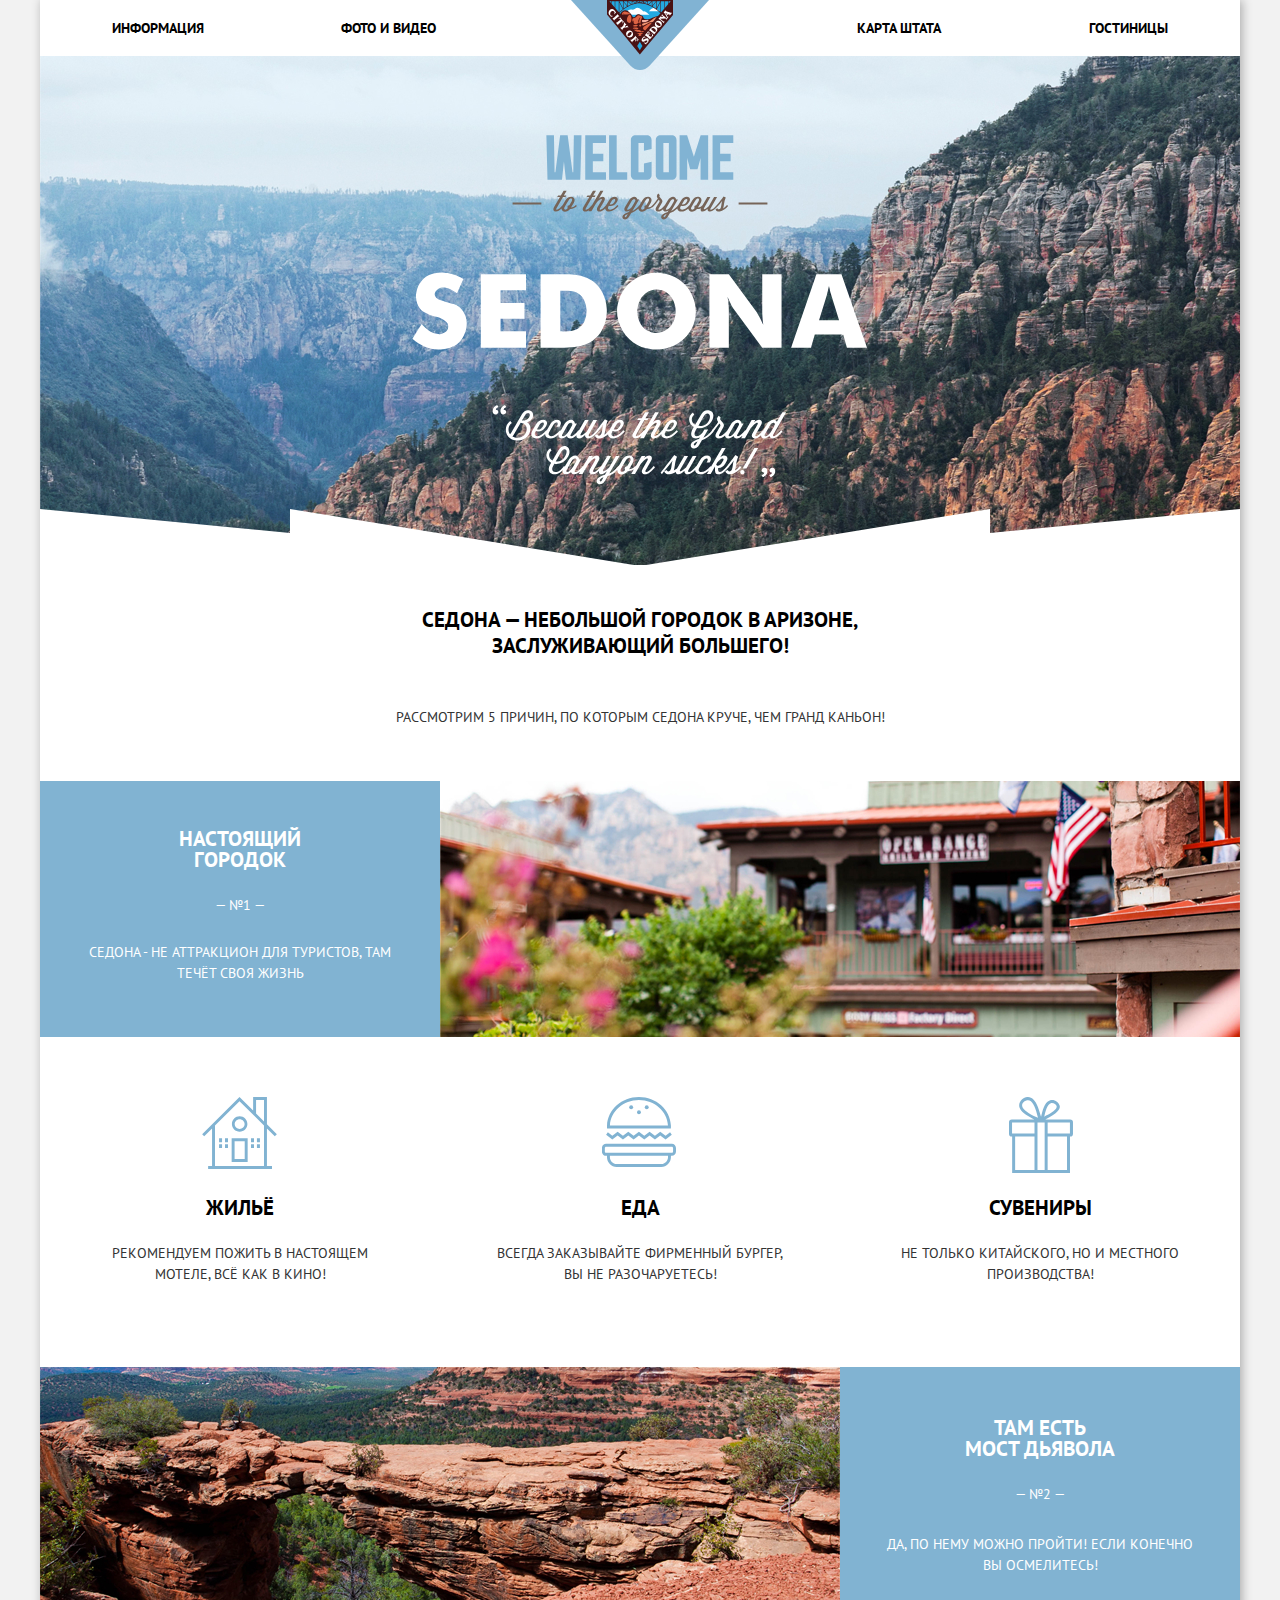
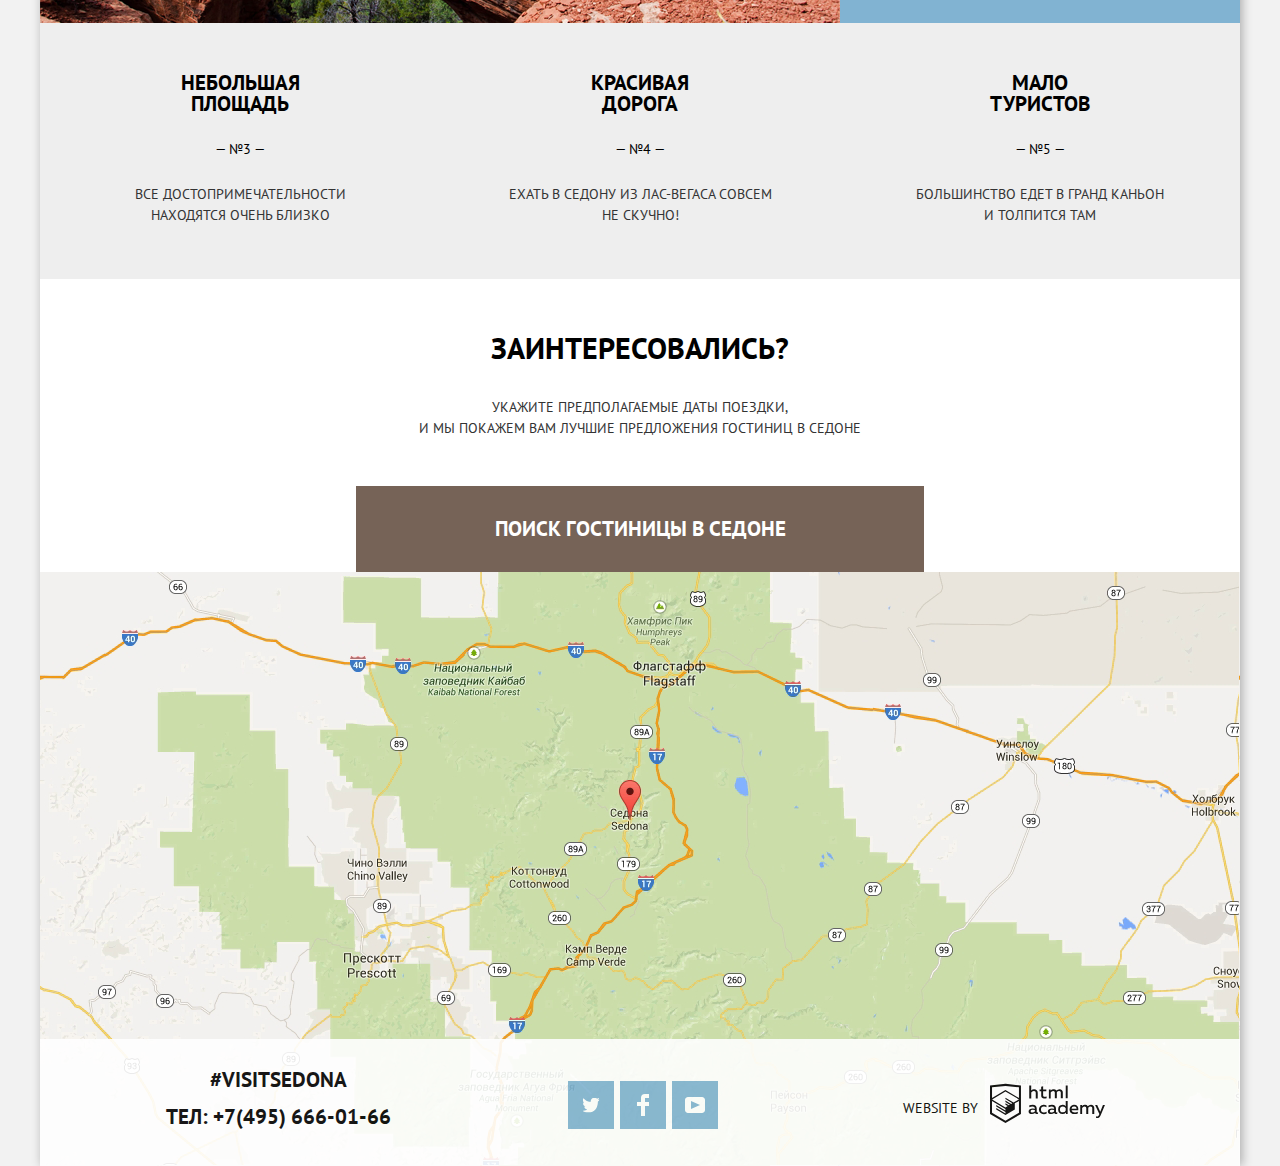
==== commit 17cb2556: "Финальная подготовка к защите" ====
--- a/index.html
+++ b/index.html
@@ -9,7 +9,7 @@
   <link href="https://fonts.googleapis.com/css2?family=PT+Sans:ital,wght@0,400;0,700;1,400;1,700&display=swap"
     rel="stylesheet">
   <link href="css/normalize.css" rel="stylesheet">
-  <link href="css/style.css" rel="stylesheet">
+  <link href="css/style.min.css" rel="stylesheet">
 </head>
 
 <body class="page-body">
@@ -199,8 +199,8 @@
         </a>
       </div>
     </footer>
-    <script src="js/search.min.js"></script>
   </div>
+  <script src="js/search.min.js"></script>
 </body>
 
 </html>--- a/css/style.min.css
+++ b/css/style.min.css
@@ -0,0 +1 @@
+:root{--basic-white:#ffffff;--basic-black:#000000;--light-blue:#81B3D2;--basic-brown:#766357;--basic-gray:#EEEEEE;--dark-gray:#888888;--light-gray:#F2F2F2;--gray:#A9A9A9;--black-logo:#231F20;--light-black:#333333;--gray-ranked:#666666;--gray-point:#ABABAB;--gray-arrow:#CACACA;--hover-brown:#604E43;--dark-brown:#503E33;--basic-blue:#669EC0;--dark-blue:#5496BD;--line-gray:#E5E5E5;--hover-blue:#669EC0;--active-blue:#5496BD;--hover-gray:#EBEBEB;--border-white:#E5E5E5;--menu-current-color:#766357;--disabled-color:#6A6A6A;--scale-color:#d7dcde;--shadow-page-color:rgba(0,0,0,0.3);--transparency-active-color:rgba(255, 255, 255, 0.3);--toggle-shadow-color:rgba(171, 171, 171, 0.3)}body{margin:0;padding:0;font-family:"PT Sans",Arial,sans-serif;font-size:14px;line-height:21px;font-weight:400;color:var(--light-black);text-transform:uppercase;background-color:var(--light-gray);background-position:top center;background-repeat:no-repeat}a{text-decoration:none}img{max-width:100%;height:auto}.list-reset{margin:0;padding:0;list-style:none}.main{background-color:var(--basic-white)}.main-navigation{line-height:26px;background-color:var(--basic-white);position:relative}.main-header-logo{width:138px;height:70px;position:absolute;top:0;left:50%;-webkit-transform:translateX(-50%);transform:translateX(-50%);z-index:1}.site-navigation{padding-right:72px;padding-left:72px;margin:0;padding-top:15px;padding-bottom:15px;display:flex;justify-content:space-between}.site-navigation li{width:299px;box-sizing:border-box;list-style:none;margin:0}.menu-item:first-child{width:228px}.menu-item:last-child{width:226px}.site-navigation li:nth-child(1),.site-navigation li:nth-child(2){text-align:left}.site-navigation li:nth-child(3),.site-navigation li:nth-child(4){text-align:right}.site-navigation a{color:var(--basic-black);font-weight:700}.site-navigation a:focus,.site-navigation a:hover{background-color:var(--basic-white);color:var(--basic-black)}.main-background{background-color:var(--basic-black);background-image:url(../img/main-background.jpg);width:1200px;height:509px;text-align:center;position:relative}.main-background::after{content:"";display:block;bottom:-1px;position:absolute;width:1200px;height:57px;background-image:url("data:image/svg+xml,%3Csvg xmlns='http://www.w3.org/2000/svg' width='1200' height='59' preserveAspectRatio='none' viewBox='0 0 1200 59'%3E%3Cpath d='M0 57V0l250 24V0l350 57L950 0v24l250-24v57H0z' fill='%23fff'/%3E%3C/svg%3E%0A")}.intro-welcome{margin-top:79px}.about-sedona,.found,.tel{font-size:21px;line-height:26px;font-weight:700;text-align:center;color:var(--basic-black)}.about-sedona{margin-top:42px;margin-bottom:45px}.visually-hidden{position:absolute;clip:rect(1px,1px,1px,1px);padding:0;border:0;height:1px;width:1px;overflow:hidden}.five-reasons{line-height:26px;text-align:center;margin-bottom:51px}.in-city{color:var(--basic-white);font-size:21px}.counter{counter-reset:list-of-benefits}.characteristics::after,.in-city::after{display:block;padding-top:25px;width:100%;counter-increment:list-of-benefits;content:"— №" counter(list-of-benefits) " —";font-size:14px;line-height:21px;font-weight:400}.place{background-color:var(--light-blue);width:400px;text-align:center;padding-top:26px}.description-city{color:var(--basic-white);margin-top:26px}.categories{font-weight:700;font-size:21px;color:var(--basic-black);margin:0}.interested{font-size:30px;line-height:24px;color:var(--basic-black);font-weight:700;margin-top:57px;text-align:center}.interested-button{margin-top:47px}.deal{text-align:center;padding-top:7px;margin:0}.search-hotel{color:var(--basic-white);line-height:26px;font-size:21px;font-weight:700;border:none;background-color:var(--basic-brown);text-transform:inherit;width:568px;font-family:inherit;text-align:center;margin:0 auto;padding-top:30px;padding-bottom:30px}.date-age{color:var(--basic-black);font-weight:700;line-height:26px;text-transform:inherit;border:none;background-color:var(--light-gray);width:100%;min-height:38px;box-sizing:border-box;border:2px solid var(--light-gray);width:346px}.date-age:first-child{padding-left:13px}.date-input{padding-left:11px}.people-input{text-align:center;width:114px}.label-in-form{color:var(--basic-black);font-weight:700;line-height:26px}.people-label{padding-right:41px}.kids-label{padding-left:52px;padding-right:27px}.first-label{padding-right:23px}.second-label{padding-right:20px}.search{font-size:21px;line-height:26px;font-weight:700;color:var(--basic-white);text-transform:inherit;border:none;background-color:var(--light-blue);width:458px;padding-top:16px;padding-bottom:16px;margin-top:11px}.hashtag{font-size:21px;line-height:26px;font-weight:700;color:var(--basic-black);padding-top:28px;padding-bottom:11px;padding-left:61px;margin:0}.tel{padding-left:61px}.footer-contacts{list-style:none;margin:0 auto;display:flex;padding:0;margin:0;width:100%;justify-content:center}.social{position:relative;background-color:var(--light-blue);width:46px;height:48px;display:block;text-align:center}.social::before{content:"";display:block;position:absolute;background-repeat:no-repeat;top:50%;left:50%;-webkit-transform:translate(-50%,-50%);transform:translate(-50%,-50%)}.twitter::before{background-image:url(../img/twitter.svg);width:17px;height:15px}.facebook::before{background-image:url(../img/fb-icon.svg);width:12px;height:22px}.youtube::before{background-image:url(../img/youtube.svg);width:20px;height:16px}.social:active .social-icon{opacity:.3}.social:hover{background-color:var(--hover-blue)}.social:active{background-color:var(--active-blue);color:var(--transparency-active-color)}.footer-contacts li{margin-left:6px;text-align:center}.city-art{background-image:url(../img/city.jpg)}.top-section{background-color:var(--basic-black);background-image:url(../img/background.jpg);background-size:cover;width:1200px;min-height:217px;background-repeat:no-repeat;color:var(--basic-white);text-align:center}.categories-catalog,.price-in-day{font-size:16px;font-weight:700}.price-in-day{text-align:start;padding-bottom:11px}.catalog-list,.checkbox-list{list-style:none}.catalog-list{position:relative}.checkbox-list li{text-align:start;padding-bottom:22px}.checkbox-list{padding-top:26px}.checkbox-icon{fill:var(--basic-white);margin-right:15px}.check{display:flex;align-items:center}.filter-input-checkbox:checked+.checkbox-icon .checkbox-on{opacity:1}.filter-input-checkbox:checked+.checkbox-icon .checkbox-off{opacity:0}.filter-input-checkbox+.checkbox-icon .checkbox-on{opacity:0}.filter-input-checkbox+.checkbox-icon .checkbox-off{opacity:1}.filter-input-checkbox:disabled+.checkbox-icon{fill:var(--disabled-color)}.filter-input-checkbox:focus+.checkbox-icon{outline:2px solid var(--basic-black)}.type-house{text-align:start}.show-button{color:var(--basic-white);background-color:transparent;border:2px solid var(--basic-white);border-radius:2px;width:137px;min-height:36px;text-transform:inherit;margin-right:87px;margin-top:4px}.sort-list{list-style:none;display:flex;justify-content:space-between;width:239px;padding-bottom:4px}.sort-container{display:flex;align-items:center;border-bottom:1px solid var(--line-gray);position:relative}.found{margin-top:29px;margin-bottom:31px;margin-left:73px;padding:0}.sorting{font-size:12px;line-height:18px;color:var(--basic-black);margin-left:47px;padding-bottom:5px}.sort-by-rait,.sort-by-type{font-size:12px;line-height:18px;color:var(--basic-black);opacity:.3}.with-border{border-bottom:1px dashed var(--light-blue)}.sort-by-price{font-size:12px;line-height:18px;color:var(--light-blue)}.name-hotel{font-size:21px;line-height:26px;font-weight:700;margin:0;padding:0;max-width:500px}.name-hotel a{color:var(--basic-black)}.type-hotel{color:var(--light-black);margin:0;margin-bottom:20px;margin-top:7px}.price-hotel{margin:0;margin-bottom:18px;margin-top:8px}.button-inside{font-weight:700;line-height:21px;color:var(--basic-white);border:none}.details{width:110px;padding:4px 16px 4px 17px;margin-right:6px;background-color:var(--light-blue)}.reservation{width:142px;padding:4px 17px 4px 16px;background-color:var(--basic-brown)}.rating{color:var(--gray-ranked);background-color:var(--light-gray);width:110px;min-height:27px;text-align:center;margin-right:73px;padding-top:4px}.rating-first{margin-top:68px}.rating-second{margin-top:69px}.rating-third{margin-top:68px}.page{height:100%}.page-body{min-height:100%}.page-container{display:-ms-grid;display:grid;-ms-grid-rows:-webkit-min-content 1fr -webkit-min-content;-ms-grid-rows:min-content 1fr min-content;grid-template-rows:-webkit-min-content 1fr -webkit-min-content;grid-template-rows:min-content 1fr min-content;align-content:start;width:1200px;margin:0 auto;box-shadow:2px 0 10px 0 var(--shadow-page-color);position:relative}.advantages-list{width:1200px;margin:0;padding:0;list-style:none;display:flex;flex-wrap:wrap}.feature-item{width:400px;text-align:center;outline-offset:-5px;padding-top:60px}.feature-item::before{content:"";display:block;width:75px;height:72px;background-repeat:no-repeat;margin-left:162px;padding-bottom:4px}.accommodation::before{background-image:url(../img/icon-1.svg)}.food::before{background-image:url(../img/icon-3.svg)}.souvenirs::before{background-image:url(../img/icon-2.svg);margin-left:169px}.bridge,.in-city{width:100%}.bridge{flex-direction:row-reverse}.bridge-info{padding-top:3px}.page-footer{display:-ms-grid;display:grid;-ms-grid-columns:3;grid-template-columns:3;background-color:var(--basic-white)}.page-footer-main{background-color:var(--basic-white);opacity:.9;position:absolute;width:100%;left:0;bottom:0}.footer-info{padding-bottom:36px;-ms-grid-column:1;grid-column-start:1;-ms-grid-column-span:1;grid-column-end:2;width:100%;text-align:center}.footer-contacts{-ms-grid-column:2;grid-column-start:2;-ms-grid-column-span:1;grid-column-end:3;padding-top:42px;padding-bottom:36px;padding-left:28px}.footer-website-by{-ms-grid-column:3;grid-column-start:3;-ms-grid-column-span:1;grid-column-end:4;padding-top:30px;display:flex;width:100%;align-items:center;justify-content:center;line-height:26px;color:var(--basic-black);padding-bottom:20px;margin-right:140px}.map{background-color:var(--basic-black);background-image:url(../img/map.png);position:relative;overflow:hidden}.live-map{width:1200px;height:594px;border:none}.form-search{position:absolute;background-color:var(--basic-white);left:50%;-webkit-transform:translateX(-50%);transform:translateX(-50%);width:568px;box-sizing:border-box;text-align:center;padding:55px}.form-show{display:block;-webkit-animation-duration:1s;animation-duration:1s;-webkit-animation-name:bounse;animation-name:bounse;-webkit-animation-timing-function:ease-in-out;animation-timing-function:ease-in-out;-webkit-animation-fill-mode:forwards;animation-fill-mode:forwards}.form-hide{display:none}@-webkit-keyframes bounse{0%{-webkit-transform:translate(-50%,-100%);transform:translate(-50%,-100%)}100%{-webkit-transform:translate(-50%,0);transform:translate(-50%,0)}}@keyframes bounse{0%{-webkit-transform:translate(-50%,-100%);transform:translate(-50%,-100%)}100%{-webkit-transform:translate(-50%,0);transform:translate(-50%,0)}}.academy-logo{width:115px;height:41px}.container-for-image{display:flex}.container-for-image:last-child{flex-direction:row-reverse}.additional-advantages{background-color:var(--basic-gray);margin-bottom:58px;min-height:256px;padding:0;margin:0;width:400px;text-align:center;outline-offset:-5px;padding-top:49px;box-sizing:border-box}.categories{padding-top:24px}.characteristics{padding:0;margin:0}.description-characteristics{box-sizing:border-box;margin:0;margin-top:24px}.description-categories{margin:0;padding-top:25px;padding-bottom:82px}.item-icons{padding-top:60px}.fieldset-search{padding:0;margin:0;border:0}.search-hotel:hover{background-color:var(--hover-brown)}.search-hotel:active{background-color:var(--dark-brown);color:var(--transparency-active-color)}.search:hover{background-color:var(--basic-blue)}.search:active{background-color:var(--dark-blue);color:var(--transparency-active-color)}.button-amount{color:var(--gray);background-color:var(--light-gray);border:0;position:absolute;top:0;width:40px;height:100%;margin:0}.button-amount:nth-of-type(2){right:0}.button-amount::after,.button-amount::before{content:"";position:absolute;top:50%;left:50%;-webkit-transform:translate(-50%,-50%);transform:translate(-50%,-50%);display:block;background-color:var(--gray)}.plus::before{height:12px;width:3px}.minus::after,.plus::after{height:3px;width:12px}.button-amount:hover::after,.button-amount:hover::before{background-color:var(--basic-black)}.button-amount:active,.button-amount:hover{background-color:var(--hover-gray)}.button-amount:active::after,.button-amount:active::before{background-color:var(--light-blue)}.catalog-container{display:flex;justify-content:space-between;border-bottom:1px solid var(--line-gray);padding-top:24px;padding-left:73px}.about-hotel{display:flex;align-items:center}.about-hotel-first{padding-bottom:31px}.about-hotel-second{padding-bottom:31px}.about-hotel-third{padding-bottom:25px}.image-hotel{margin-right:29px;margin-top:5px;width:135px;height:90px}.container-hotel{flex-wrap:wrap}.inside-hotel{display:flex}.copyright-link:hover .academy-logo{fill:var(--light-blue)}.copyright-link .academy-logo:active{fill:var(--gray)}.fieldset-group{display:flex;align-items:center;position:relative;margin-bottom:28px}.date-back{margin-bottom:18px}.city-image{display:flex;flex-wrap:wrap}.group-inside{display:flex;align-items:center}.second{width:114px}.input-wrapper{position:relative;width:346px}.input-second-wrapper{position:relative;width:114px}.calendar{border:none;position:absolute;outline:0;margin:0;padding:0;top:7px;right:7px;padding:1px}.icon-calendar{fill:var(--gray)}.calendar:focus .icon-calendar{outline:2px solid var(--basic-black)}.calendar:hover .icon-calendar{fill:var(--basic-black)}.calendar:active .icon-calendar{fill:var(--light-blue)}.group-inside{display:flex}.filter-item{margin:0;padding:0;border:none}.range-filter{width:316px}.range-controls{position:relative;padding-top:20px;min-height:33px;padding-left:5px;border-radius:5px}.range-controls .scale{height:2px;background:var(--scale-color)}.range-controls .bar{width:80%;height:2px;background:var(--basic-white)}.range-controls .toggle{position:absolute;top:16px;left:0;width:4px;height:4px;padding:0;border:8px solid var(--basic-white);background-color:var(--gray-point);border-radius:50%;box-shadow:0 2px 1px 0 var(--toggle-shadow-color);cursor:pointer;box-sizing:content-box;outline:0}.toggle:hover{width:5.5px;height:5.5px}.toggle:focus{outline:1px solid var(--basic-white)}.range-controls .toggle-min{left:0;top:12px}.range-controls .toggle-max{left:251px;top:12px}.price-controls{border:2px solid var(--basic-white);display:flex;justify-content:space-between;width:317px;height:36px;align-items:center;position:relative;border-radius:2px;box-sizing:border-box}.price-controls::before{content:"";position:absolute;top:50%;left:50%;-webkit-transform:translate(-50%,-50%);transform:translate(-50%,-50%);display:block;width:2px;height:22px;background-color:var(--basic-white)}.fieldset-checkbox{border:none;padding:0;margin:0;width:400px}.fieldset-checkbox:first-child{width:auto;padding-left:70px}.fieldset-checkbox:nth-child(2){padding-left:120px}.fieldset-checkbox:last-child{padding-left:94px}.infrastructure{text-align:start}.form-catalog{display:flex;justify-content:space-around}.input-price{color:var(--basic-white);text-align:center;background-color:transparent;border:none;width:53px;padding-right:25px}.min-price{padding-left:52px}.max-price{padding-right:25px}.date-age:hover{background-color:var(--hover-gray);border:2px solid var(--hover-gray)}.date-age:focus{background-color:var(--basic-white);outline:0;border:2px solid var(--border-white)}.name-hotel:hover a{color:var(--light-blue)}.name-hotel:active a{mix-blend-mode:normal;opacity:.3}.reservation:hover{background-color:var(--hover-brown)}.reservation:active{background-color:var(--dark-brown);color:var(--transparency-active-color)}.details:hover{background-color:var(--hover-blue)}.details:active{background-color:var(--active-blue);color:var(--transparency-active-color)}.menu-item a:hover{color:var(--light-blue)}.menu-item a:active{mix-blend-mode:normal;opacity:.3}.menu-item a:not([href]){color:var(--menu-current-color)}.show-button:hover{background-color:var(--basic-white);color:var(--basic-black)}.sort-item a:hover{color:var(--light-blue);opacity:1}.sort-item a:active{color:var(--basic-black);opacity:1}.categories-catalog,.price-in-day{padding-top:25px}.arrows{display:flex;padding-right:73px;padding-top:5px;position:absolute;right:0}.arrow{fill:var(--gray-arrow)}.first-arrow{padding-right:12px}.second-arrow{fill:var(--light-blue)}.arrow:hover{fill:var(--basic-black)}.arrow:active{fill:var(--light-blue)}.stars{margin-top:auto;margin-right:73px;position:absolute;right:0;height:17px;background-image:url(../img/star.svg);background-repeat:repeat;background-repeat:space}.grade{position:relative}.five-stars{width:95px}.four-stars{width:87px;margin-top:5px}.three-stars{width:64px;margin-top:6px}.two-stars{width:40px;margin-top:6px}.one-star{width:18px}